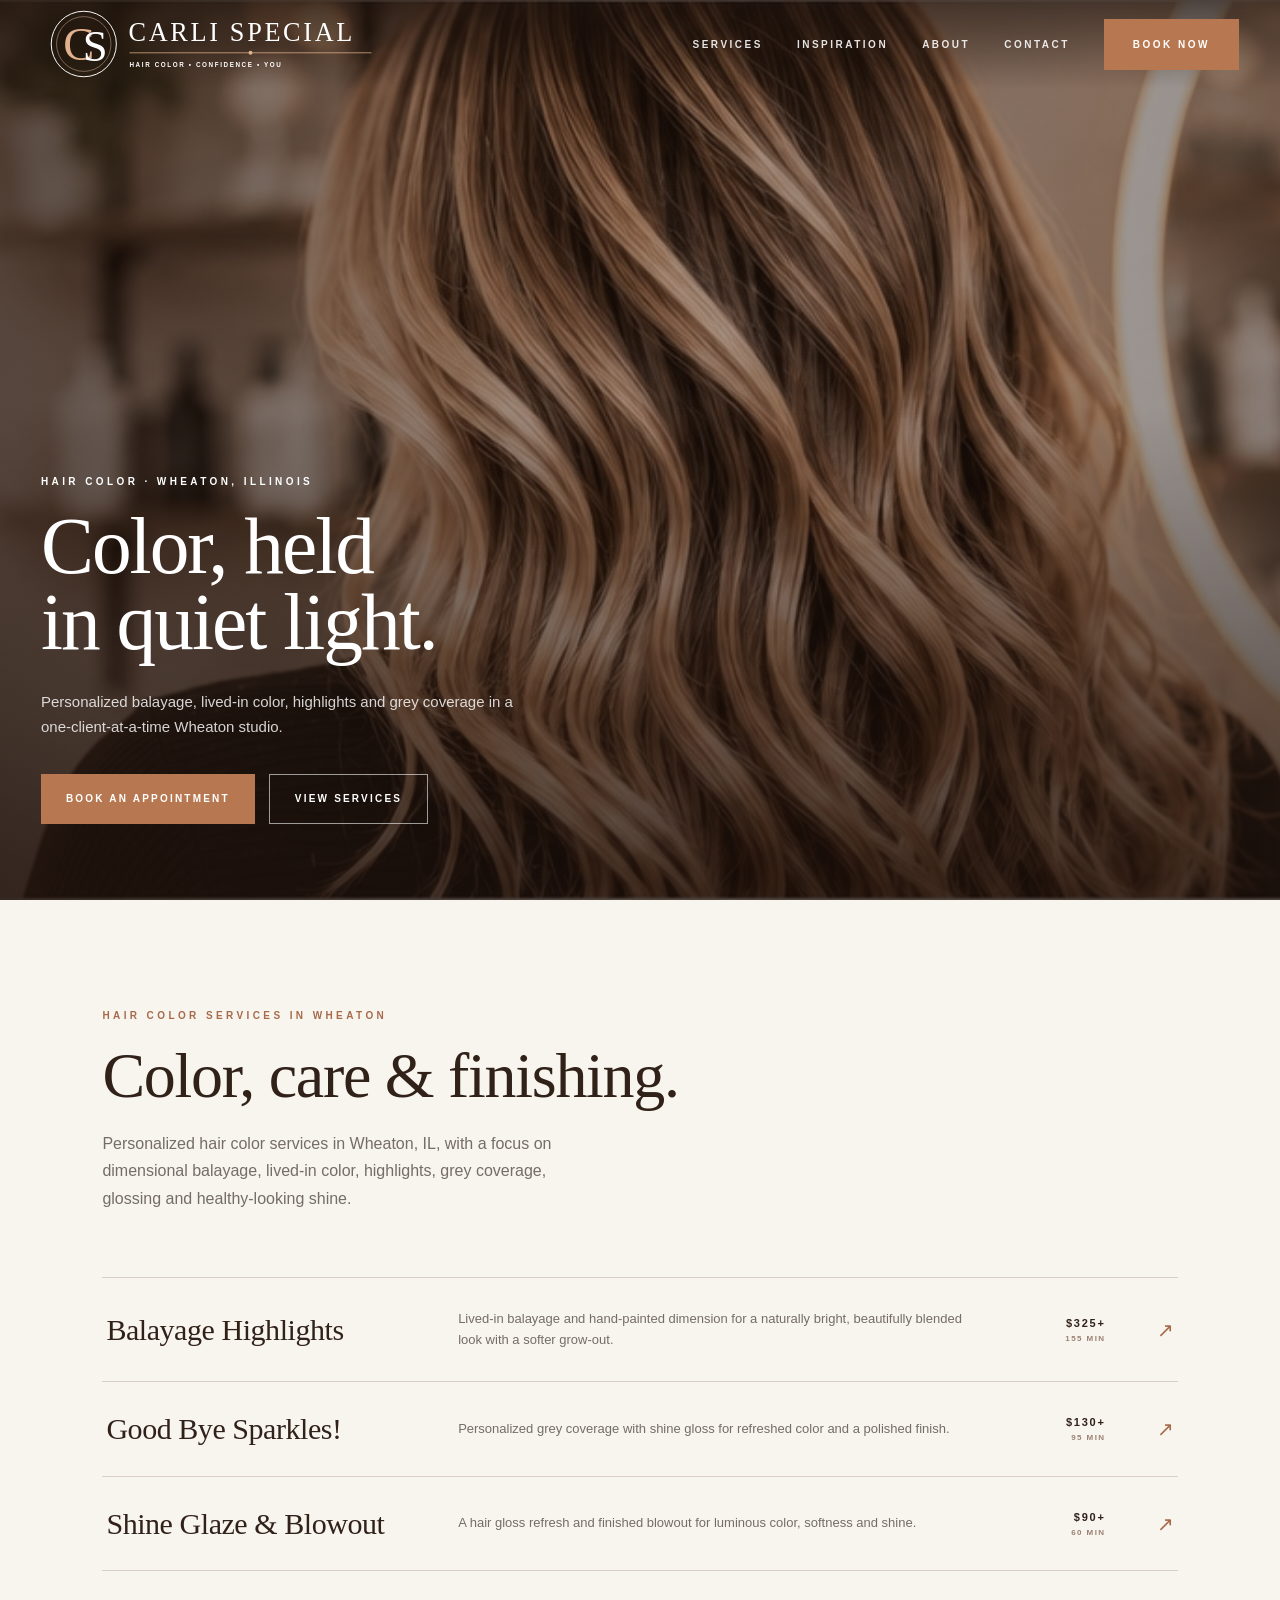
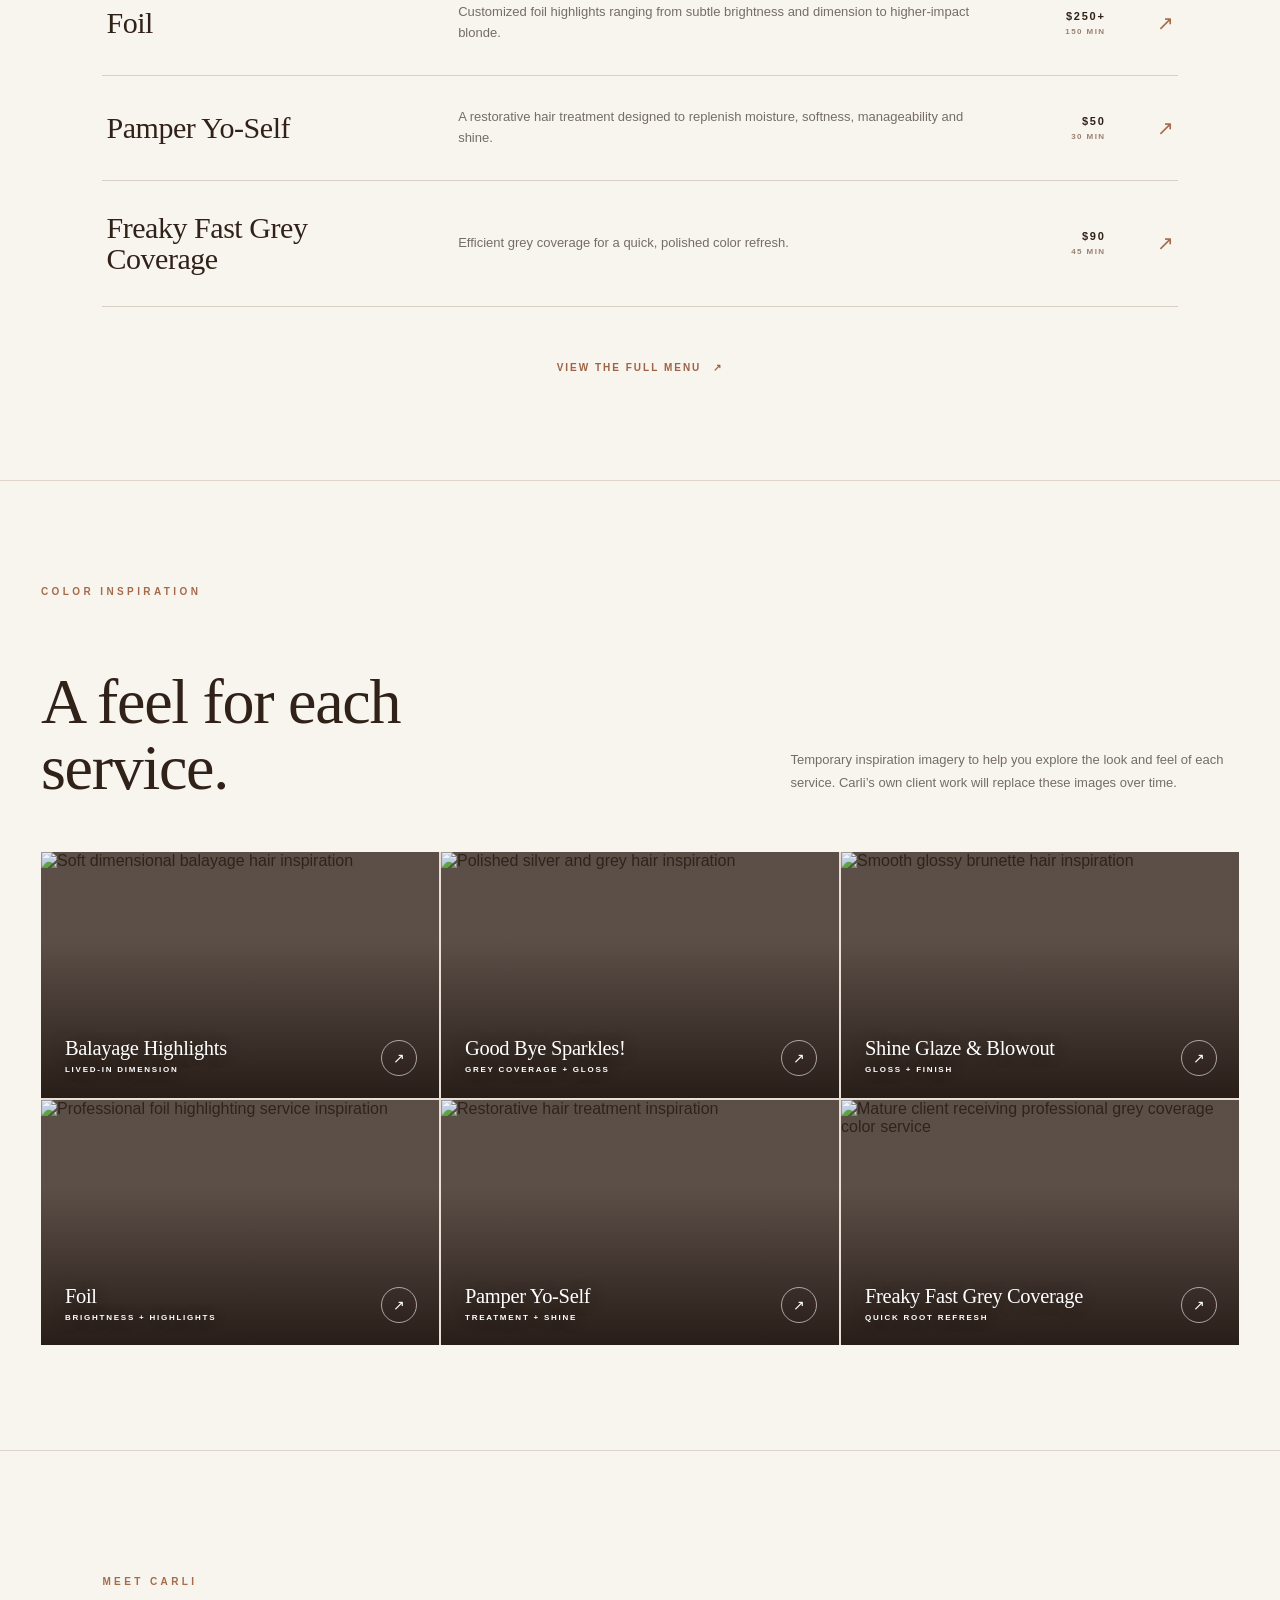
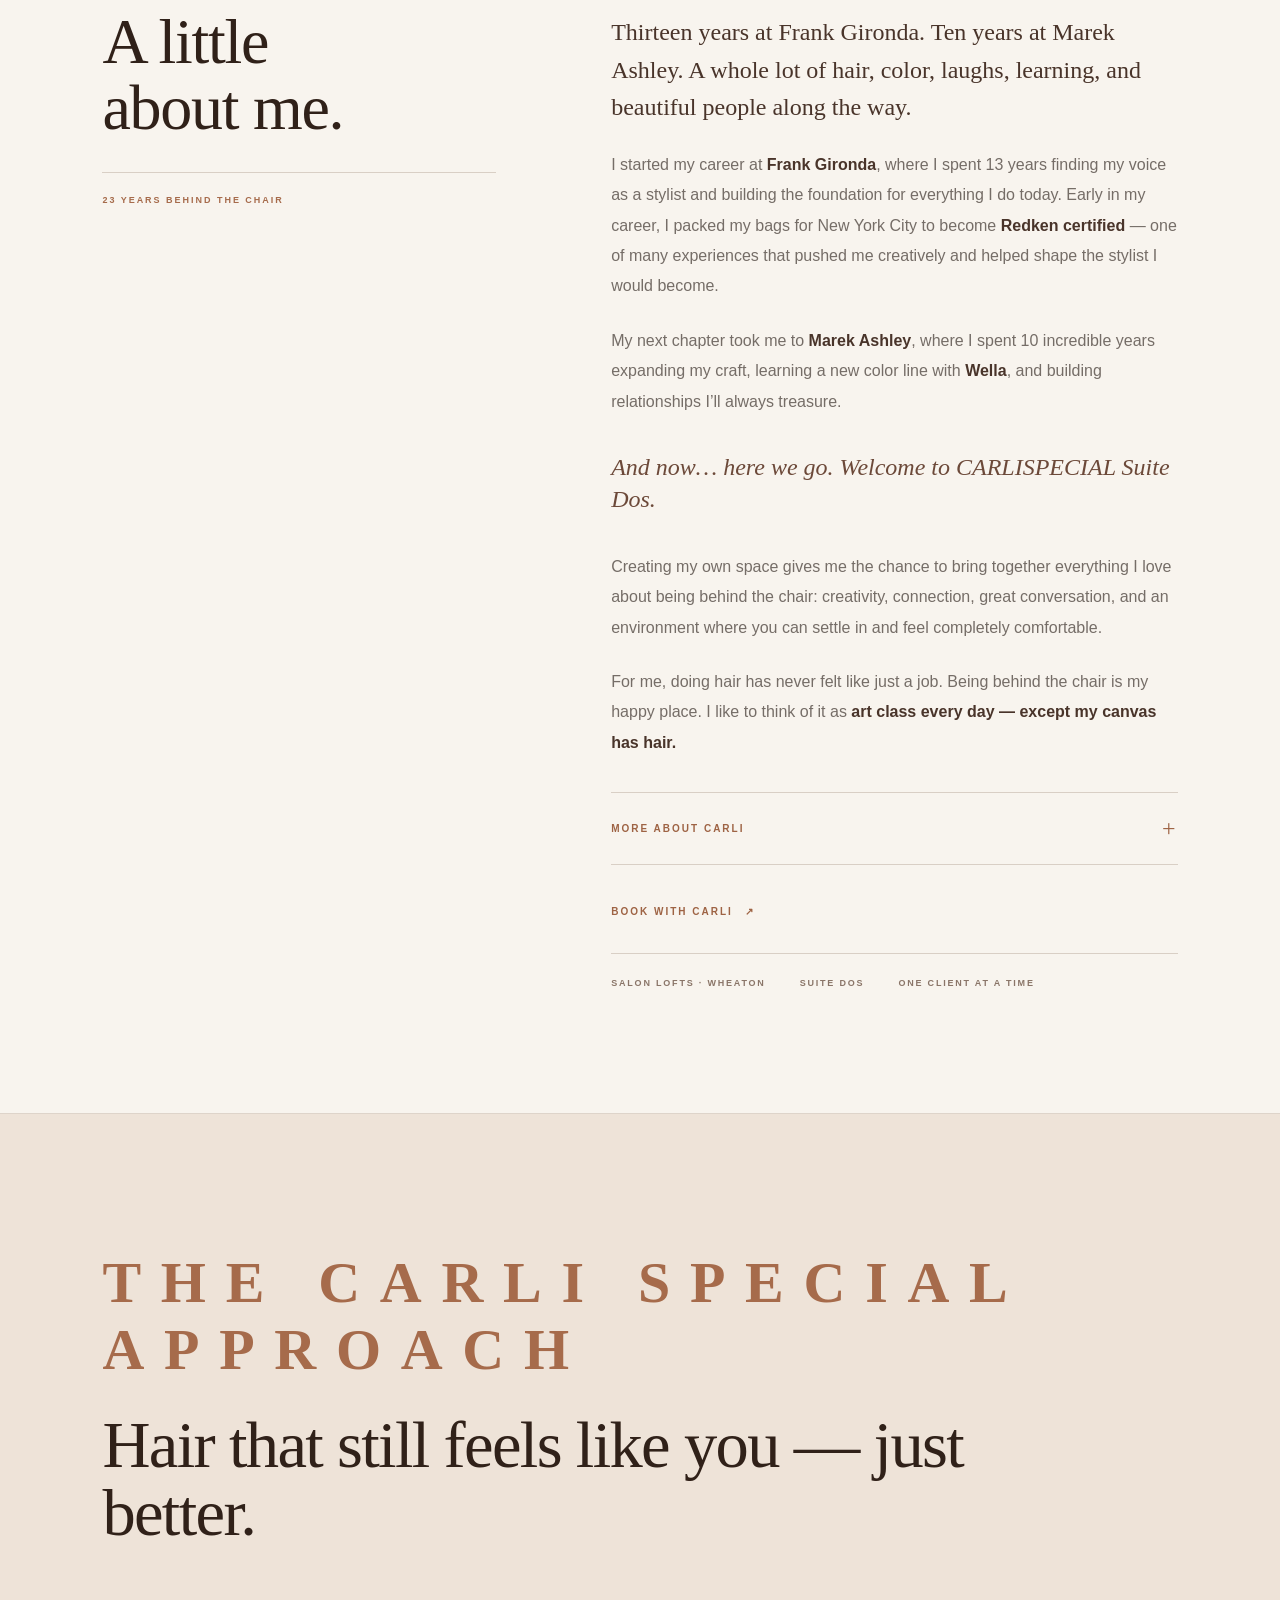
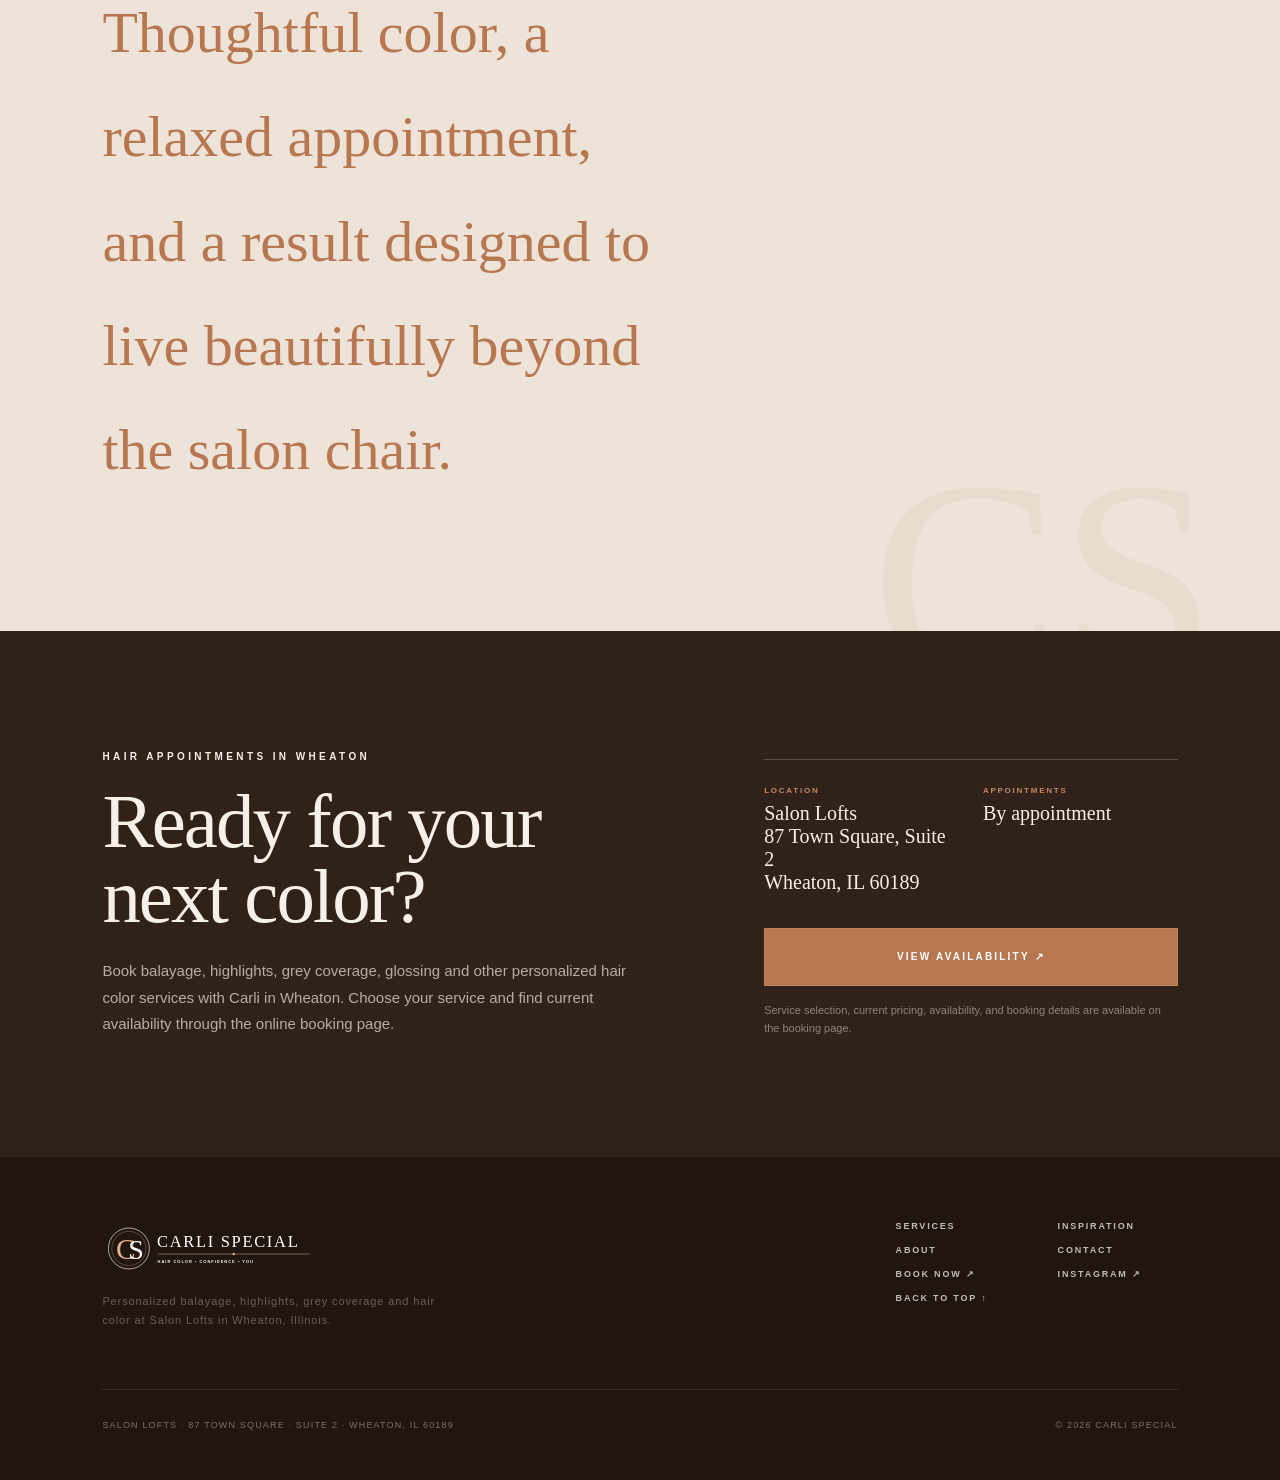
==== index.html @ 3d2afef5 "Use corrected PNG path for grey coverage card" ====
<!doctype html>
<html lang="en">
<head>
  <meta charset="utf-8">
  <meta name="viewport" content="width=device-width, initial-scale=1">
  <title>Hair Color & Balayage in Wheaton, IL | Carli Special</title>
  <meta name="description" content="Carli Special is a Wheaton, IL hair color studio specializing in balayage, lived-in color, highlights, grey coverage and glossing at Salon Lofts, Suite 2.">
  <meta name="theme-color" content="#2b1b14">
  <meta name="geo.region" content="US-IL">
  <meta name="geo.placename" content="Wheaton">
  <link rel="canonical" href="https://carlispecial.com/">
  <link rel="icon" href="./carli-special-mark.svg" type="image/svg+xml">
  <link rel="apple-touch-icon" href="./carli-special-mark.svg">

  <meta property="og:type" content="website">
  <meta property="og:locale" content="en_US">
  <meta property="og:site_name" content="Carli Special">
  <meta property="og:title" content="Hair Color & Balayage in Wheaton, IL | Carli Special">
  <meta property="og:description" content="Personalized balayage, lived-in color, highlights, grey coverage, glossing and styling at Salon Lofts in Wheaton, Illinois.">
  <meta property="og:url" content="https://carlispecial.com/">
  <meta property="og:image" content="https://carlispecial.com/hero-hair.jpg">
  <meta property="og:image:alt" content="Dimensional hair color by Carli Special in Wheaton, Illinois">

  <meta name="twitter:card" content="summary_large_image">
  <meta name="twitter:title" content="Hair Color & Balayage in Wheaton, IL | Carli Special">
  <meta name="twitter:description" content="Personalized balayage, highlights, grey coverage and hair color at Salon Lofts in Wheaton, Illinois.">
  <meta name="twitter:image" content="https://carlispecial.com/hero-hair.jpg">

  <link rel="stylesheet" href="./styles.css">
  <link rel="stylesheet" href="./hero-fix.css">
  <link rel="stylesheet" href="./polish.css">
  <link rel="stylesheet" href="./gallery-fix.css">

  <script type="application/ld+json">
  {
    "@context":"https://schema.org",
    "@type":"HairSalon",
    "@id":"https://carlispecial.com/#hair-salon",
    "name":"Carli Special",
    "url":"https://carlispecial.com/",
    "description":"Wheaton hair color studio specializing in personalized balayage, lived-in color, highlights, grey coverage, glossing and styling.",
    "image":"https://carlispecial.com/hero-hair.jpg",
    "sameAs":["https://www.instagram.com/carlispecial/"],
    "priceRange":"$$",
    "address":{"@type":"PostalAddress","streetAddress":"87 Town Square, Suite 2","addressLocality":"Wheaton","addressRegion":"IL","postalCode":"60189","addressCountry":"US"},
    "containedInPlace":{"@type":"LocalBusiness","name":"Salon Lofts"},
    "areaServed":{"@type":"City","name":"Wheaton"},
    "makesOffer":[
      {"@type":"Offer","itemOffered":{"@type":"Service","name":"Balayage Highlights","serviceType":"Balayage and lived-in hair color"}},
      {"@type":"Offer","itemOffered":{"@type":"Service","name":"Good Bye Sparkles!","serviceType":"Grey coverage and hair color"}},
      {"@type":"Offer","itemOffered":{"@type":"Service","name":"Shine Glaze & Blowout","serviceType":"Hair gloss and blowout"}},
      {"@type":"Offer","itemOffered":{"@type":"Service","name":"Foil","serviceType":"Foil highlights"}},
      {"@type":"Offer","itemOffered":{"@type":"Service","name":"Pamper Yo-Self","serviceType":"Hair treatment"}},
      {"@type":"Offer","itemOffered":{"@type":"Service","name":"Freaky Fast Grey Coverage","serviceType":"Grey coverage"}}
    ]
  }
  </script>
</head>
<body>
<header class="editorial-header" id="top"><a href="#top" class="editorial-brand" aria-label="Carli Special home"><img class="editorial-brand__light" src="./carli-special-white.svg" alt="Carli Special hair color studio"><img class="editorial-brand__dark" src="./carli-special.svg" alt="" aria-hidden="true"></a><nav class="editorial-nav" id="site-nav" aria-label="Main navigation"><a href="#services">SERVICES</a><a href="#work">INSPIRATION</a><a href="#about">ABOUT</a><a href="#contact">CONTACT</a><a class="editorial-nav__cta" href="https://carlihyde.glossgenius.com/services" target="_blank" rel="noopener noreferrer">BOOK NOW</a></nav><button class="editorial-menu-toggle" type="button" aria-label="Open menu" aria-expanded="false" aria-controls="site-nav"><span></span><span></span></button></header>
<main>
<section class="editorial-hero"><img class="editorial-hero__image" src="./hero-hair.jpg" alt="Dimensional lived-in hair color at Carli Special in Wheaton, Illinois"><div class="editorial-hero__veil"></div><div class="editorial-hero__content"><p class="editorial-kicker">HAIR COLOR · WHEATON, ILLINOIS</p><h1>Color, held<br>in quiet light.</h1><p class="editorial-hero__lede">Personalized balayage, lived-in color, highlights and grey coverage in a one-client-at-a-time Wheaton studio.</p><div class="editorial-actions"><a class="editorial-button editorial-button--solid" href="https://carlihyde.glossgenius.com/services" target="_blank" rel="noopener noreferrer">BOOK AN APPOINTMENT</a><a class="editorial-button editorial-button--ghost" href="#services">VIEW SERVICES</a></div></div></section>
<section class="editorial-menu" id="services"><div class="editorial-section-head"><p class="editorial-kicker editorial-kicker--dark">HAIR COLOR SERVICES IN WHEATON</p><h2>Color, care &amp; finishing.</h2><p>Personalized hair color services in Wheaton, IL, with a focus on dimensional balayage, lived-in color, highlights, grey coverage, glossing and healthy-looking shine.</p></div><div class="editorial-service-list">
<a class="editorial-service" href="https://carlihyde.glossgenius.com/services" target="_blank" rel="noopener noreferrer"><span class="editorial-service__name">Balayage Highlights</span><span class="editorial-service__description">Lived-in balayage and hand-painted dimension for a naturally bright, beautifully blended look with a softer grow-out.</span><span class="editorial-service__meta"><strong>$325+</strong><small>155 MIN</small></span><span class="editorial-service__arrow">↗</span></a>
<a class="editorial-service" href="https://carlihyde.glossgenius.com/services" target="_blank" rel="noopener noreferrer"><span class="editorial-service__name">Good Bye Sparkles!</span><span class="editorial-service__description">Personalized grey coverage with shine gloss for refreshed color and a polished finish.</span><span class="editorial-service__meta"><strong>$130+</strong><small>95 MIN</small></span><span class="editorial-service__arrow">↗</span></a>
<a class="editorial-service" href="https://carlihyde.glossgenius.com/services" target="_blank" rel="noopener noreferrer"><span class="editorial-service__name">Shine Glaze &amp; Blowout</span><span class="editorial-service__description">A hair gloss refresh and finished blowout for luminous color, softness and shine.</span><span class="editorial-service__meta"><strong>$90+</strong><small>60 MIN</small></span><span class="editorial-service__arrow">↗</span></a>
<a class="editorial-service" href="https://carlihyde.glossgenius.com/services" target="_blank" rel="noopener noreferrer"><span class="editorial-service__name">Foil</span><span class="editorial-service__description">Customized foil highlights ranging from subtle brightness and dimension to higher-impact blonde.</span><span class="editorial-service__meta"><strong>$250+</strong><small>150 MIN</small></span><span class="editorial-service__arrow">↗</span></a>
<a class="editorial-service" href="https://carlihyde.glossgenius.com/services" target="_blank" rel="noopener noreferrer"><span class="editorial-service__name">Pamper Yo-Self</span><span class="editorial-service__description">A restorative hair treatment designed to replenish moisture, softness, manageability and shine.</span><span class="editorial-service__meta"><strong>$50</strong><small>30 MIN</small></span><span class="editorial-service__arrow">↗</span></a>
<a class="editorial-service" href="https://carlihyde.glossgenius.com/services" target="_blank" rel="noopener noreferrer"><span class="editorial-service__name">Freaky Fast Grey Coverage</span><span class="editorial-service__description">Efficient grey coverage for a quick, polished color refresh.</span><span class="editorial-service__meta"><strong>$90</strong><small>45 MIN</small></span><span class="editorial-service__arrow">↗</span></a>
</div><div class="editorial-center"><a class="editorial-text-link" href="https://carlihyde.glossgenius.com/services" target="_blank" rel="noopener noreferrer">VIEW THE FULL MENU <span>↗</span></a></div></section>

<section class="editorial-work" id="work"><div class="editorial-work__head"><p class="editorial-kicker editorial-kicker--dark">COLOR INSPIRATION</p><h2>A feel for each<br>service.</h2><p class="editorial-work__note">Temporary inspiration imagery to help you explore the look and feel of each service. Carli’s own client work will replace these images over time.</p></div><div class="editorial-gallery editorial-gallery--services">
<a class="editorial-gallery__item" href="https://carlihyde.glossgenius.com/services" target="_blank" rel="noopener noreferrer"><img loading="lazy" src="https://images.pexels.com/photos/38714663/pexels-photo-38714663.jpeg?auto=compress&cs=tinysrgb&w=1200" alt="Soft dimensional balayage hair inspiration"><span class="editorial-gallery__veil"></span><span class="editorial-gallery__caption"><strong>Balayage Highlights</strong><small>LIVED-IN DIMENSION</small></span></a>
<a class="editorial-gallery__item" href="https://carlihyde.glossgenius.com/services" target="_blank" rel="noopener noreferrer"><img loading="lazy" src="https://images.pexels.com/photos/7450281/pexels-photo-7450281.jpeg?auto=compress&cs=tinysrgb&w=1200" alt="Polished silver and grey hair inspiration"><span class="editorial-gallery__veil"></span><span class="editorial-gallery__caption"><strong>Good Bye Sparkles!</strong><small>GREY COVERAGE + GLOSS</small></span></a>
<a class="editorial-gallery__item" href="https://carlihyde.glossgenius.com/services" target="_blank" rel="noopener noreferrer"><img loading="lazy" src="https://images.pexels.com/photos/8484212/pexels-photo-8484212.jpeg?auto=compress&cs=tinysrgb&w=1200" alt="Smooth glossy brunette hair inspiration"><span class="editorial-gallery__veil"></span><span class="editorial-gallery__caption"><strong>Shine Glaze &amp; Blowout</strong><small>GLOSS + FINISH</small></span></a>
<a class="editorial-gallery__item" href="https://carlihyde.glossgenius.com/services" target="_blank" rel="noopener noreferrer"><img loading="lazy" src="https://images.pexels.com/photos/8468126/pexels-photo-8468126.jpeg?auto=compress&cs=tinysrgb&w=1200" alt="Professional foil highlighting service inspiration"><span class="editorial-gallery__veil"></span><span class="editorial-gallery__caption"><strong>Foil</strong><small>BRIGHTNESS + HIGHLIGHTS</small></span></a>
<a class="editorial-gallery__item" href="https://carlihyde.glossgenius.com/services" target="_blank" rel="noopener noreferrer"><img loading="lazy" src="https://images.pexels.com/photos/28994649/pexels-photo-28994649/free-photo-of-close-up-of-woman-applying-hair-treatment.jpeg?auto=compress&cs=tinysrgb&w=1200" alt="Restorative hair treatment inspiration"><span class="editorial-gallery__veil"></span><span class="editorial-gallery__caption"><strong>Pamper Yo-Self</strong><small>TREATMENT + SHINE</small></span></a>
<a class="editorial-gallery__item" href="https://carlihyde.glossgenius.com/services" target="_blank" rel="noopener noreferrer"><img loading="lazy" src="./grey-coverage.png" alt="Mature client receiving professional grey coverage color service"><span class="editorial-gallery__veil"></span><span class="editorial-gallery__caption"><strong>Freaky Fast Grey Coverage</strong><small>QUICK ROOT REFRESH</small></span></a>
</div></section>

<section class="editorial-studio editorial-about" id="about"><div class="editorial-studio__intro"><p class="editorial-kicker editorial-kicker--dark">MEET CARLI</p><h2>A little<br>about me.</h2><p class="editorial-about__years">23 YEARS BEHIND THE CHAIR</p></div><div class="editorial-studio__body"><p class="editorial-about__lead">Thirteen years at Frank Gironda. Ten years at Marek Ashley. A whole lot of hair, color, laughs, learning, and beautiful people along the way.</p><p>I started my career at <strong>Frank Gironda</strong>, where I spent 13 years finding my voice as a stylist and building the foundation for everything I do today. Early in my career, I packed my bags for New York City to become <strong>Redken certified</strong> — one of many experiences that pushed me creatively and helped shape the stylist I would become.</p><p>My next chapter took me to <strong>Marek Ashley</strong>, where I spent 10 incredible years expanding my craft, learning a new color line with <strong>Wella</strong>, and building relationships I’ll always treasure.</p><p class="editorial-studio__signature">And now… here we go. Welcome to CARLISPECIAL Suite Dos.</p><p>Creating my own space gives me the chance to bring together everything I love about being behind the chair: creativity, connection, great conversation, and an environment where you can settle in and feel completely comfortable.</p><p>For me, doing hair has never felt like just a job. Being behind the chair is my happy place. I like to think of it as <strong>art class every day — except my canvas has hair.</strong></p><details class="editorial-about-more"><summary>MORE ABOUT CARLI <span>+</span></summary><div class="editorial-about-more__content"><p>I’m happiest when the creative juices are flowing — whether we’re creating dimensional color, trying something completely new, or having one of those conversations where you suddenly realize the appointment flew by.</p><p>When I’m not at the salon, you’ll usually find me with my family, hanging out with my <strong>two Pit Bulls</strong>, or being completely ignored by my <strong>Persian cat</strong> — because we all know who really runs the house. I also love to travel, especially when there’s a beach involved. Give me sunshine, water, and sand, and I’m happy.</p><p>I wouldn’t be here without the incredible mentors and colleagues who have taught me, challenged me, encouraged me, and cheered me on throughout my career. I’m especially grateful for my <strong>Marek Ashley family</strong> and all the memories and friendships we’ve made along the way.</p><p>And to my clients — <strong>you are such a huge part of this story.</strong> Thank you for trusting me with your hair, sharing pieces of your lives with me, laughing with me, and continuing to come along for the ride.</p><p class="editorial-about__closing">Here’s to a new space, new memories, plenty of creativity, and — of course — <strong>lots of great hair.</strong></p></div></details><a class="editorial-text-link editorial-about__book" href="https://carlihyde.glossgenius.com/services" target="_blank" rel="noopener noreferrer">BOOK WITH CARLI <span>↗</span></a><div class="editorial-studio__detail"><span>SALON LOFTS · WHEATON</span><span>SUITE DOS</span><span>ONE CLIENT AT A TIME</span></div></div></section>
<section class="editorial-quote"><div class="editorial-quote__inner"><p class="editorial-kicker">THE CARLI SPECIAL APPROACH</p><blockquote>Hair that still feels like you — just better.</blockquote><p class="editorial-quote__note">Thoughtful color, a relaxed appointment, and a result designed to live beautifully beyond the salon chair.</p></div></section>
<section class="editorial-book" id="contact"><div class="editorial-book__copy"><p class="editorial-kicker">HAIR APPOINTMENTS IN WHEATON</p><h2>Ready for your<br>next color?</h2><p>Book balayage, highlights, grey coverage, glossing and other personalized hair color services with Carli in Wheaton. Choose your service and find current availability through the online booking page.</p></div><div class="editorial-book__panel"><div class="editorial-book__meta"><div><small>LOCATION</small><span>Salon Lofts<br>87 Town Square, Suite 2<br>Wheaton, IL 60189</span></div><div><small>APPOINTMENTS</small><span>By appointment</span></div></div><a class="editorial-button editorial-button--solid" href="https://carlihyde.glossgenius.com/services" target="_blank" rel="noopener noreferrer">VIEW AVAILABILITY ↗</a><p class="editorial-book__sub">Service selection, current pricing, availability, and booking details are available on the booking page.</p></div></section>
</main>
<footer class="editorial-footer"><div class="editorial-footer__brand"><img src="./carli-special-white.svg" alt="Carli Special"><p>Personalized balayage, highlights, grey coverage and hair color at Salon Lofts in Wheaton, Illinois.</p></div><nav class="editorial-footer__nav" aria-label="Footer navigation"><a href="#services">Services</a><a href="#work">Inspiration</a><a href="#about">About</a><a href="#contact">Contact</a><a href="https://carlihyde.glossgenius.com/services" target="_blank" rel="noopener noreferrer">Book Now ↗</a><a href="https://www.instagram.com/carlispecial/" target="_blank" rel="noopener noreferrer" aria-label="Follow Carli Special on Instagram">Instagram ↗</a><a href="#top">Back to top ↑</a></nav><div class="editorial-footer__bottom"><span>SALON LOFTS · 87 TOWN SQUARE · SUITE 2 · WHEATON, IL 60189</span><span>© 2026 CARLI SPECIAL</span></div></footer>
<script>(()=>{const h=document.querySelector('.editorial-header'),t=document.querySelector('.editorial-menu-toggle'),n=document.querySelector('.editorial-nav');if(!h||!t||!n)return;const setHeader=()=>h.classList.toggle('is-scrolled',window.scrollY>80);setHeader();window.addEventListener('scroll',setHeader,{passive:true});const c=()=>{h.classList.remove('is-open');t.setAttribute('aria-expanded','false');t.setAttribute('aria-label','Open menu');document.body.style.overflow=''};t.addEventListener('click',()=>{const o=!h.classList.contains('is-open');h.classList.toggle('is-open',o);t.setAttribute('aria-expanded',String(o));t.setAttribute('aria-label',o?'Close menu':'Open menu');document.body.style.overflow=o?'hidden':''});n.querySelectorAll('a').forEach(a=>a.addEventListener('click',c))})();</script>
</body></html>
---- styles.css ----
:root{--serif:Georgia,"Times New Roman",serif;--sans:Arial,Helvetica,sans-serif}
*{box-sizing:border-box}
html{scroll-behavior:smooth}
body{margin:0;background:#f8f4ee;color:#302119;font-family:var(--sans);-webkit-font-smoothing:antialiased}
a{color:inherit;text-decoration:none}
img{display:block;max-width:100%}
button{font:inherit}
.editorial-header{position:fixed;inset:0 0 auto;z-index:100;height:88px;padding:0 3.2vw;display:flex;align-items:center;justify-content:space-between;color:#fff;background:linear-gradient(180deg,rgba(31,19,13,.62),rgba(31,19,13,0));}
.editorial-brand img{width:185px;height:auto;display:block}
.editorial-nav{display:flex;align-items:center;gap:34px}
.editorial-nav a{color:#fff;font-size:10px;font-weight:700;letter-spacing:.25em;text-transform:uppercase;opacity:.88}
.editorial-nav a:hover{opacity:1}
.editorial-nav__cta{padding:20px 29px;background:#b77851;opacity:1!important}
.editorial-menu-toggle{display:none;background:none;border:0;width:42px;height:42px;position:relative;z-index:110}
.editorial-menu-toggle span{position:absolute;left:10px;width:22px;height:1px;background:#fff;transition:.2s}
.editorial-menu-toggle span:first-child{top:17px}.editorial-menu-toggle span:last-child{top:25px}

.editorial-hero{position:relative;min-height:100svh;height:900px;overflow:hidden;color:#fff;display:flex;align-items:flex-end}
.editorial-hero__image{object-fit:cover;object-position:center 44%;filter:saturate(.78)}
.editorial-hero__veil{position:absolute;inset:0;background:linear-gradient(90deg,rgba(35,20,13,.72) 0%,rgba(35,20,13,.36) 48%,rgba(35,20,13,.48) 100%),linear-gradient(0deg,rgba(20,11,7,.64),transparent 55%)}
.editorial-hero__content{position:relative;z-index:2;width:min(620px,55vw);margin:0 0 8.5vh 3.2vw}
.editorial-kicker{margin:0 0 22px;font-size:10px;font-weight:700;letter-spacing:.34em;text-transform:uppercase}
.editorial-kicker--dark{color:#a66b4b}
.editorial-hero h1{margin:0;font-family:var(--serif);font-size:clamp(58px,6.2vw,96px);font-weight:400;line-height:.95;letter-spacing:-.025em}
.editorial-hero__lede{max-width:500px;margin:30px 0 0;color:rgba(255,255,255,.82);font-size:15px;line-height:1.65}
.editorial-actions{display:flex;gap:14px;margin-top:34px}
.editorial-button{display:inline-flex;align-items:center;justify-content:center;min-height:50px;padding:0 25px;font-size:10px;font-weight:700;letter-spacing:.22em;text-transform:uppercase}
.editorial-button--solid{background:#b77851;color:#fff}
.editorial-button--ghost{border:1px solid rgba(255,255,255,.58);color:#fff}

.editorial-menu{padding:110px 8vw 105px;background:#f8f4ee;color:#302119}
.editorial-section-head{max-width:760px;margin-bottom:65px}
.editorial-section-head h2,.editorial-studio h2,.editorial-book h2,.editorial-work h2{margin:0;font-family:var(--serif);font-size:clamp(44px,5vw,70px);font-weight:400;line-height:1.02;letter-spacing:-.02em}
.editorial-section-head p:last-child{max-width:500px;margin:22px 0 0;color:#756d67;line-height:1.7}
.editorial-service-list{
  border-top:1px solid #d9cfc5;
}
.editorial-service{
  position:relative;
  display:grid;
  grid-template-columns:minmax(250px, .95fr) minmax(300px, 1.55fr) 95px 34px;
  gap:34px;
  align-items:center;
  padding:31px 4px;
  border-bottom:1px solid #d9cfc5;
  transition:background .25s ease, padding .25s ease;
}
.editorial-service::before{
  content:"";
  position:absolute;
  left:0;
  bottom:-1px;
  width:0;
  height:1px;
  background:#a66b4b;
  transition:width .35s ease;
}
.editorial-service:hover{
  padding-left:18px;
  padding-right:18px;
  background:rgba(255,255,255,.48);
}
.editorial-service:hover::before{
  width:100%;
}
.editorial-service__name{
  font-family:var(--serif);
  font-size:30px;
  line-height:1.05;
  letter-spacing:-.015em;
}
.editorial-service__description{
  color:#756d67;
  font-size:13px;
  line-height:1.6;
}
.editorial-service__meta{
  display:flex;
  flex-direction:column;
  align-items:flex-end;
  gap:5px;
  white-space:nowrap;
  text-align:right;
}
.editorial-service__meta strong{
  color:#302119;
  font-size:11px;
  letter-spacing:.16em;
}
.editorial-service__meta small{
  color:#9a8172;
  font-size:8px;
  font-weight:700;
  letter-spacing:.18em;
}
.editorial-service__arrow{
  color:#a66b4b;
  font-size:20px;
  text-align:right;
  transition:transform .25s ease;
}
.editorial-service:hover .editorial-service__arrow{
  transform:translate(3px,-3px);
}
.editorial-center{text-align:center;margin-top:50px}
.editorial-text-link{display:inline-flex;gap:12px;align-items:center;color:#9e6344;font-size:10px;font-weight:700;letter-spacing:.2em}

.editorial-work{padding:105px 0 0;background:#f8f4ee;color:#302119;border-top:1px solid #ded4ca}
.editorial-work__head{padding:0 3.2vw 52px}
.editorial-gallery{display:grid;grid-template-columns:repeat(4,1fr);height:410px}
.editorial-gallery__item{position:relative;overflow:hidden;border-right:1px solid rgba(255,255,255,.5)}
.editorial-gallery__item img{transition:transform .7s ease,filter .7s ease}
.editorial-gallery__item:hover img{transform:scale(1.035);filter:saturate(1.05)}
.editorial-gallery__veil{position:absolute;inset:55% 0 0;background:linear-gradient(0deg,rgba(37,24,18,.72),transparent)}
.editorial-gallery__caption{position:absolute;left:16px;right:16px;bottom:16px;color:#fff;display:flex;flex-direction:column;gap:6px}
.editorial-gallery__caption strong{font-family:var(--serif);font-size:17px;font-weight:400}
.editorial-gallery__caption small{font-size:8px;font-weight:700;letter-spacing:.22em}

.editorial-studio{display:grid;grid-template-columns:minmax(0,1.05fr) minmax(0,1fr);gap:6vw;padding:105px 3.2vw;background:#f8f4ee;color:#302119;align-items:center}
.editorial-studio__image{position:relative;min-height:520px;overflow:hidden}
.editorial-studio__copy{max-width:560px;padding-right:5vw}
.editorial-studio__copy h2{margin-bottom:30px}
.editorial-studio__copy p:not(.editorial-kicker):not(.editorial-studio__signature){color:#756d67;line-height:1.8;font-size:15px;margin:0 0 22px}
.editorial-studio__signature{font-family:var(--serif);font-style:italic;font-size:20px;margin:34px 0;color:#6c4939}

.editorial-quote{padding:120px 12vw;text-align:center;background:#eee3d8;color:#302119}
.editorial-quote p{margin:0;font-family:var(--serif);font-size:58px;color:#b77851}
.editorial-quote blockquote{max-width:820px;margin:0 auto 25px;font-family:var(--serif);font-size:clamp(36px,4.5vw,62px);font-weight:400;line-height:1.05}
.editorial-quote span{font-size:9px;font-weight:700;letter-spacing:.25em;color:#806b5d}
.editorial-book{display:flex;align-items:center;justify-content:space-between;gap:30px;padding:110px 8vw;background:#302119;color:#f7f0e8}
.editorial-book h2{font-size:clamp(46px,5vw,72px)}
.editorial-footer{display:grid;grid-template-columns:1fr auto 1fr;align-items:end;gap:40px;padding:55px 3.2vw;background:#21150f;color:#f7f0e8}
.editorial-footer img{width:210px;height:auto}.editorial-footer p{margin:12px 0 0;font-size:11px;letter-spacing:.16em;text-transform:uppercase;opacity:.65}.editorial-footer__links{display:flex;gap:25px;font-size:10px;font-weight:700;letter-spacing:.18em;text-transform:uppercase}.editorial-footer small{justify-self:end;font-size:10px;opacity:.55}

@media(max-width:760px){
 .editorial-header{height:72px;padding:0 20px;background:linear-gradient(180deg,rgba(27,17,12,.78),rgba(27,17,12,0))}
 .editorial-brand img{width:150px}.editorial-nav{display:none}.editorial-menu-toggle{display:block}
 .editorial-header.is-open{background:#241711}
 .editorial-header.is-open .editorial-nav{position:fixed;inset:72px 0 0;display:flex;flex-direction:column;align-items:stretch;gap:0;padding:22px 24px 30px;background:#241711;color:#f9f2ea;overflow-y:auto;border-top:1px solid rgba(255,255,255,.08);box-shadow:0 18px 40px rgba(0,0,0,.28)}
 .editorial-header.is-open .editorial-nav a{display:flex;align-items:center;min-height:58px;padding:16px 0;color:#f9f2ea!important;font-size:13px;font-weight:700;letter-spacing:.24em;text-transform:uppercase;opacity:1;border-bottom:1px solid rgba(249,242,234,.14)}
 .editorial-header.is-open .editorial-nav a:not(.editorial-nav__cta)::after{content:'↗';margin-left:auto;color:#c58a65;font-size:14px;letter-spacing:0}
 .editorial-header.is-open .editorial-nav__cta{justify-content:center;margin-top:26px;padding:0 22px;min-height:56px;background:#c17c55;color:#fff!important;border:1px solid #d49a78;box-shadow:0 10px 28px rgba(0,0,0,.24);letter-spacing:.22em;border-radius:1px}
 .editorial-header.is-open .editorial-nav__cta::after{display:none}
 .editorial-header.is-open .editorial-nav__cta:hover{background:#cf8960}
 .editorial-header.is-open .editorial-menu-toggle span:first-child{top:21px;transform:rotate(45deg)}.editorial-header.is-open .editorial-menu-toggle span:last-child{top:21px;transform:rotate(-45deg)}
 .editorial-hero{height:88svh;min-height:680px}.editorial-hero__image{object-position:center 42%}.editorial-hero__veil{background:linear-gradient(90deg,rgba(36,20,13,.72),rgba(36,20,13,.36)),linear-gradient(0deg,rgba(20,11,7,.76),transparent 60%)}.editorial-hero__content{width:auto;margin:0 22px 42px}.editorial-hero h1{font-size:clamp(50px,14vw,72px)}.editorial-hero__lede{font-size:14px;margin-top:22px}.editorial-actions{gap:10px;margin-top:26px;flex-wrap:wrap}.editorial-button{min-height:48px;padding:0 17px;font-size:9px}
 .editorial-menu{padding:75px 22px;background:#2b1b14;color:#f7f0e8}.editorial-section-head{margin-bottom:42px}.editorial-section-head p:last-child{color:rgba(247,240,232,.7)}.editorial-menu .editorial-kicker--dark,.editorial-work .editorial-kicker--dark{color:#c58a65}.editorial-section-head h2{font-size:45px}.editorial-service{grid-template-columns:minmax(0,1fr) auto 24px;gap:12px;padding:25px 0}.editorial-service:hover{padding-left:0;padding-right:0;background:transparent}.editorial-service__name{font-size:22px}.editorial-service__description{grid-column:1/3;font-size:12px;color:rgba(247,240,232,.68);margin-top:-3px}.editorial-service__meta{grid-column:2;grid-row:1;align-items:flex-end;gap:4px}.editorial-service__meta strong{color:#f7f0e8;font-size:9px;letter-spacing:.14em}.editorial-service__meta small{color:rgba(247,240,232,.5);font-size:7px;letter-spacing:.14em}.editorial-service__arrow{grid-column:3;grid-row:1;font-size:17px}.editorial-service::before{background:#c58a65}.editorial-text-link{color:#d09a77}
 .editorial-work{padding:75px 0 0;background:#f8f4ee}.editorial-work__head{padding:0 22px 38px}.editorial-work h2{font-size:43px}.editorial-gallery{grid-template-columns:repeat(2,1fr);height:460px}.editorial-gallery__caption{left:12px;right:12px;bottom:12px}.editorial-gallery__caption strong{font-size:14px}.editorial-gallery__caption small{font-size:7px}
 .editorial-studio{grid-template-columns:1fr;gap:42px;padding:75px 22px;background:#f8f4ee}.editorial-studio__image{min-height:420px;order:1}.editorial-studio__copy{order:2;padding:0}.editorial-studio__copy h2{font-size:45px}.editorial-studio__copy p:not(.editorial-kicker):not(.editorial-studio__signature){font-size:14px}.editorial-studio__signature{font-size:18px}
 .editorial-quote{padding:85px 22px;background:#eee3d8}.editorial-quote blockquote{font-size:38px}.editorial-book{padding:75px 22px;display:block;background:#2b1b14}.editorial-book h2{font-size:45px;margin-bottom:30px}
 .editorial-footer{grid-template-columns:1fr;padding:45px 22px;gap:28px}.editorial-footer__links{flex-wrap:wrap}.editorial-footer small{justify-self:start}
}
---- hero-fix.css ----
/* Restores the original full-bleed editorial hero composition. */
.editorial-hero{
  position:relative;
  min-height:100svh;
  height:900px;
  overflow:hidden;
  color:#fff;
  display:flex;
  align-items:flex-end;
}
.editorial-hero__image{
  position:absolute;
  inset:0;
  width:100%;
  height:100%;
  max-width:none;
  object-fit:cover;
  object-position:center 44%;
  filter:saturate(.78);
}
.editorial-hero__veil{
  position:absolute;
  inset:0;
}
.editorial-hero__content{
  position:relative;
  z-index:2;
}
.editorial-gallery__item img,
.editorial-studio__image img{
  width:100%;
  height:100%;
  object-fit:cover;
}
@media(max-width:760px){
  .editorial-hero__image{object-position:center 42%;}
}
---- polish.css ----
/* Header transition + studio polish */
.editorial-header{transition:background .35s ease,color .35s ease,box-shadow .35s ease,height .35s ease}
.editorial-brand{position:relative;display:block}.editorial-brand img{transition:opacity .25s ease,transform .35s ease}.editorial-brand__dark{position:absolute;inset:0 auto auto 0;opacity:0}
.editorial-header.is-scrolled{height:76px;background:rgba(248,244,238,.96);color:#302119;box-shadow:0 1px 0 rgba(75,50,38,.10),0 10px 28px rgba(48,33,25,.06);backdrop-filter:blur(12px)}
.editorial-header.is-scrolled .editorial-brand__light{opacity:0}.editorial-header.is-scrolled .editorial-brand__dark{opacity:1}.editorial-header.is-scrolled .editorial-nav a{color:#302119;opacity:.82}.editorial-header.is-scrolled .editorial-nav a:hover{opacity:1}.editorial-header.is-scrolled .editorial-nav__cta{color:#fff;background:#b77851;opacity:1}.editorial-header.is-scrolled .editorial-menu-toggle span{background:#302119}

/* Service inspiration gallery */
.editorial-work__note{max-width:570px;margin:22px 0 0;color:#756d67;font-size:13px;line-height:1.7}
.editorial-gallery--services{grid-template-columns:repeat(3,1fr);height:auto}
.editorial-gallery--services .editorial-gallery__item{height:420px;border-bottom:1px solid rgba(255,255,255,.5)}
.editorial-gallery--services .editorial-gallery__item img{width:100%;height:100%;object-fit:cover;object-position:center}
.editorial-gallery--services .editorial-gallery__caption{left:22px;right:22px;bottom:20px}
.editorial-gallery--services .editorial-gallery__caption strong{font-size:21px}
/* Use the approved mature grey-coverage transformation image for the final service card. */
.editorial-gallery--services .editorial-gallery__item:last-child img{content:url("[data-uri]");object-position:center}

/* About Carli */
.editorial-studio{grid-template-columns:minmax(0,.82fr) minmax(0,1.18fr);gap:9vw;padding:125px 8vw;border-top:1px solid #ded4ca}
.editorial-studio__intro{align-self:start;max-width:540px}.editorial-studio__intro h2{max-width:500px}.editorial-studio__body{max-width:650px;padding-top:38px}.editorial-studio__body p{color:#756d67;line-height:1.9;font-size:16px;margin:0 0 24px}.editorial-studio__body strong{color:#49342a;font-weight:600}.editorial-studio__body .editorial-studio__signature{margin:34px 0 36px;color:#6c4939;font-family:var(--serif);font-size:24px;font-style:italic;line-height:1.35}
.editorial-about__years{margin:32px 0 0;padding-top:22px;border-top:1px solid #d9cfc5;color:#a66b4b;font-size:9px;font-weight:700;letter-spacing:.22em}
.editorial-studio__body .editorial-about__lead{color:#49342a;font-family:var(--serif);font-size:24px;line-height:1.55}
.editorial-about-more{margin:34px 0 36px;border-top:1px solid #d9cfc5;border-bottom:1px solid #d9cfc5}
.editorial-about-more summary{display:flex;align-items:center;justify-content:space-between;padding:22px 0;cursor:pointer;list-style:none;color:#9e6344;font-size:10px;font-weight:700;letter-spacing:.2em}.editorial-about-more summary::-webkit-details-marker{display:none}.editorial-about-more summary span{font-family:var(--serif);font-size:24px;font-weight:400;transition:transform .25s ease}.editorial-about-more[open] summary span{transform:rotate(45deg)}
.editorial-about-more__content{padding:8px 0 8px}.editorial-about__book{margin-top:4px}.editorial-studio__detail{display:flex;gap:34px;margin-top:34px;padding-top:24px;border-top:1px solid #d9cfc5;color:#8a7568;font-size:9px;font-weight:700;letter-spacing:.2em;text-transform:uppercase}

/* Bottom-half polish */
.editorial-quote{position:relative;overflow:hidden;padding:135px 8vw 128px;background:#eee3d8;color:#302119;text-align:left;border-top:1px solid #ded4ca}.editorial-quote::after{content:"CS";position:absolute;right:5vw;bottom:-7vw;font-family:var(--serif);font-size:clamp(150px,22vw,360px);line-height:1;color:rgba(183,120,81,.07);pointer-events:none}.editorial-quote__inner{max-width:960px;position:relative;z-index:1}.editorial-quote .editorial-kicker{color:#a66b4b;margin-bottom:28px}.editorial-quote blockquote{max-width:900px;margin:0 0 34px;font-family:var(--serif);font-size:clamp(42px,5.2vw,76px);font-weight:400;line-height:1.02;letter-spacing:-.025em}.editorial-quote__note{max-width:560px;margin:0;color:#74685f;font-size:15px;line-height:1.8}
.editorial-book{display:grid;grid-template-columns:minmax(0,1.15fr) minmax(300px,.85fr);gap:8vw;align-items:end;padding:120px 8vw;background:#302119;color:#f7f0e8}.editorial-book__copy h2{margin:0 0 24px;font-family:var(--serif);font-size:clamp(50px,6vw,84px);font-weight:400;line-height:.98;letter-spacing:-.025em}.editorial-book__copy p:last-child{max-width:560px;margin:0;color:rgba(247,240,232,.68);font-size:15px;line-height:1.75}.editorial-book__panel{border-top:1px solid rgba(247,240,232,.22);padding-top:26px}.editorial-book__meta{display:grid;grid-template-columns:1fr 1fr;gap:24px;margin-bottom:34px}.editorial-book__meta div{display:flex;flex-direction:column;gap:7px}.editorial-book__meta small{color:#c58a65;font-size:8px;font-weight:700;letter-spacing:.22em;text-transform:uppercase}.editorial-book__meta span{font-family:var(--serif);font-size:20px}.editorial-book__panel .editorial-button{min-height:58px;width:100%;font-size:10px;border:1px solid rgba(255,255,255,.08);transition:transform .2s ease,background .2s ease}.editorial-book__panel .editorial-button:hover{transform:translateY(-2px);background:#c3825d}.editorial-book__sub{margin:16px 0 0;color:rgba(247,240,232,.48);font-size:11px;line-height:1.6}
.editorial-footer{display:grid;grid-template-columns:1.2fr auto;align-items:start;gap:60px;padding:64px 8vw 50px;background:#21150f;color:#f7f0e8}.editorial-footer__brand img{width:220px}.editorial-footer__brand p{margin:16px 0 0;max-width:350px;color:rgba(247,240,232,.52);font-size:11px;line-height:1.7;letter-spacing:.08em;text-transform:none}.editorial-footer__nav{display:grid;grid-template-columns:repeat(2,minmax(120px,1fr));gap:14px 42px;align-self:start}.editorial-footer__nav a{font-size:9px;font-weight:700;letter-spacing:.2em;text-transform:uppercase;color:rgba(247,240,232,.76)}.editorial-footer__nav a:hover{color:#fff}.editorial-footer__bottom{grid-column:1/-1;display:flex;justify-content:space-between;gap:30px;padding-top:30px;border-top:1px solid rgba(247,240,232,.1);color:rgba(247,240,232,.42);font-size:9px;letter-spacing:.13em;text-transform:uppercase}

@media(max-width:760px){
.editorial-header.is-scrolled{height:72px;background:rgba(36,23,17,.97);box-shadow:0 1px 0 rgba(255,255,255,.06)}.editorial-header.is-scrolled .editorial-brand__light{opacity:1}.editorial-header.is-scrolled .editorial-brand__dark{opacity:0}.editorial-header.is-scrolled .editorial-menu-toggle span{background:#fff}.editorial-header.is-open{background:#241711!important}.editorial-header.is-open .editorial-brand__light{opacity:1}.editorial-header.is-open .editorial-brand__dark{opacity:0}
.editorial-work__note{font-size:12px;line-height:1.65}.editorial-gallery--services{grid-template-columns:repeat(2,1fr);height:auto}.editorial-gallery--services .editorial-gallery__item{height:300px}.editorial-gallery--services .editorial-gallery__caption{left:12px;right:12px;bottom:14px}.editorial-gallery--services .editorial-gallery__caption strong{font-size:15px;line-height:1.15}
.editorial-studio{grid-template-columns:1fr;gap:34px;padding:78px 22px}.editorial-studio__body{padding-top:0}.editorial-studio__body p{font-size:14px;line-height:1.8}.editorial-studio__body .editorial-about__lead{font-size:21px;line-height:1.5}.editorial-studio__body .editorial-studio__signature{font-size:20px;margin:28px 0 30px}.editorial-about__years{margin-top:25px}.editorial-about-more{margin:28px 0 30px}.editorial-studio__detail{gap:18px;flex-wrap:wrap}
.editorial-quote{padding:82px 22px 86px}.editorial-quote::after{right:-8vw;bottom:-5vw;font-size:52vw}.editorial-quote blockquote{font-size:42px;margin-bottom:26px}.editorial-quote__note{font-size:14px;line-height:1.75}
.editorial-book{grid-template-columns:1fr;gap:48px;padding:82px 22px;background:#2b1b14}.editorial-book__copy h2{font-size:48px}.editorial-book__copy p:last-child{font-size:14px}.editorial-book__meta{grid-template-columns:1fr;gap:20px}.editorial-book__meta span{font-size:19px}
.editorial-footer{grid-template-columns:1fr;gap:34px;padding:52px 22px 38px}.editorial-footer__brand img{width:190px}.editorial-footer__nav{grid-template-columns:repeat(2,1fr);gap:18px 24px}.editorial-footer__bottom{grid-column:auto;flex-direction:column;gap:10px;padding-top:24px}
}
---- gallery-fix.css ----
/* Carli Special service gallery polish — v0.8.2 */

.editorial-work{
  padding:105px 3.2vw;
  background:#f8f4ee;
  color:#302119;
  border-top:1px solid #ded4ca;
}
.editorial-work__head{
  display:grid;
  grid-template-columns:minmax(0,1.2fr) minmax(280px,.8fr);
  align-items:end;
  gap:6vw;
  padding:0 0 52px;
}
.editorial-work__head .editorial-kicker{
  grid-column:1/-1;
  margin-bottom:-4px;
}
.editorial-work__note{
  max-width:470px;
  margin:0 0 5px;
  color:#756d67;
  font-size:13px;
  line-height:1.75;
}
.editorial-gallery--services{
  display:grid;
  grid-template-columns:repeat(3,minmax(0,1fr));
  gap:2px;
  height:auto;
  background:#e9dfd5;
}
.editorial-gallery--services .editorial-gallery__item{
  position:relative;
  isolation:isolate;
  height:auto;
  aspect-ratio:1.62/1;
  overflow:hidden;
  border:0;
  background:#5e514a;
}
.editorial-gallery--services .editorial-gallery__item img{
  position:absolute;
  z-index:-2;
  inset:0;
  width:100%;
  height:100%;
  object-fit:cover;
  object-position:center;
  filter:saturate(.88) contrast(.98);
  transition:transform .75s cubic-bezier(.2,.7,.2,1),filter .75s ease;
}
.editorial-gallery--services .editorial-gallery__item:last-child img{
  content:normal;
  object-position:center 44%;
}
.editorial-gallery--services .editorial-gallery__item:hover img,
.editorial-gallery--services .editorial-gallery__item:focus-visible img{
  transform:scale(1.045);
  filter:saturate(1) contrast(1);
}
.editorial-gallery--services .editorial-gallery__veil{
  position:absolute;
  z-index:-1;
  inset:0;
  background:linear-gradient(180deg,rgba(30,19,14,.04) 36%,rgba(30,19,14,.84) 100%);
  transition:background .35s ease;
}
.editorial-gallery--services .editorial-gallery__item:hover .editorial-gallery__veil,
.editorial-gallery--services .editorial-gallery__item:focus-visible .editorial-gallery__veil{
  background:linear-gradient(180deg,rgba(30,19,14,.08) 30%,rgba(30,19,14,.9) 100%);
}
.editorial-gallery--services .editorial-gallery__caption{
  position:absolute;
  left:24px;
  right:22px;
  bottom:22px;
  display:grid;
  grid-template-columns:minmax(0,1fr) 36px;
  align-items:end;
  gap:6px 18px;
  color:#fff;
  text-shadow:0 1px 16px rgba(0,0,0,.35);
}
.editorial-gallery--services .editorial-gallery__caption strong{
  grid-column:1;
  font-family:var(--serif);
  font-size:clamp(20px,1.6vw,29px);
  font-weight:400;
  line-height:1.02;
  letter-spacing:-.015em;
}
.editorial-gallery--services .editorial-gallery__caption small{
  grid-column:1;
  font-size:8px;
  font-weight:700;
  letter-spacing:.22em;
  line-height:1.35;
}
.editorial-gallery--services .editorial-gallery__caption::after{
  content:"↗";
  grid-column:2;
  grid-row:1/3;
  display:grid;
  place-items:center;
  width:34px;
  height:34px;
  align-self:end;
  border:1px solid rgba(255,255,255,.58);
  border-radius:50%;
  font-size:14px;
  transition:transform .25s ease,background .25s ease,border-color .25s ease;
}
.editorial-gallery--services .editorial-gallery__item:hover .editorial-gallery__caption::after,
.editorial-gallery--services .editorial-gallery__item:focus-visible .editorial-gallery__caption::after{
  transform:translate(2px,-2px);
  background:#b77851;
  border-color:#b77851;
}
.editorial-gallery--services .editorial-gallery__item:focus-visible{
  z-index:3;
  outline:3px solid #b77851;
  outline-offset:3px;
}

@media (max-width:760px){
  .editorial-work{
    padding:76px 18px 22px;
    background:#241711;
    color:#f7f0e8;
    border-top-color:rgba(255,255,255,.08);
  }
  .editorial-work__head{
    display:block;
    padding:0 4px 36px;
  }
  .editorial-work .editorial-kicker--dark{
    color:#cf916a;
  }
  .editorial-work h2{
    font-size:43px;
  }
  .editorial-work__note{
    margin:20px 0 0;
    color:rgba(247,240,232,.68);
    font-size:13px;
    line-height:1.7;
  }
  .editorial-gallery--services{
    grid-template-columns:1fr;
    gap:10px;
    background:transparent;
  }
  .editorial-gallery--services .editorial-gallery__item{
    aspect-ratio:1.28/1;
    border:1px solid rgba(255,255,255,.08);
  }
  .editorial-gallery--services .editorial-gallery__veil{
    background:linear-gradient(180deg,rgba(23,14,10,.03) 32%,rgba(23,14,10,.9) 100%);
  }
  .editorial-gallery--services .editorial-gallery__caption{
    left:18px;
    right:16px;
    bottom:17px;
    grid-template-columns:minmax(0,1fr) 40px;
    gap:7px 14px;
  }
  .editorial-gallery--services .editorial-gallery__caption strong{
    font-size:25px;
  }
  .editorial-gallery--services .editorial-gallery__caption small{
    font-size:8px;
    letter-spacing:.18em;
  }
  .editorial-gallery--services .editorial-gallery__caption::after{
    width:38px;
    height:38px;
    background:rgba(31,19,13,.3);
    backdrop-filter:blur(5px);
  }
}


/* Mobile approach section correction */
@media (max-width:760px){
  .editorial-quote{
    min-height:0;
    padding:72px 20px 78px;
    text-align:left;
  }
  .editorial-quote__inner{
    max-width:34rem;
  }
  .editorial-quote .editorial-kicker{
    margin:0 0 22px;
    color:#a66b4b;
    font-family:var(--sans);
    font-size:9px;
    font-weight:700;
    line-height:1.4;
    letter-spacing:.28em;
  }
  .editorial-quote blockquote{
    max-width:15ch;
    margin:0 0 28px;
    font-size:clamp(34px,10.2vw,42px);
    line-height:1.02;
    letter-spacing:-.025em;
  }
  .editorial-quote p.editorial-quote__note{
    max-width:31ch;
    margin:0;
    color:#74685f;
    font-family:var(--serif);
    font-size:clamp(18px,5.2vw,22px);
    font-weight:400;
    line-height:1.5;
    letter-spacing:0;
  }
  .editorial-quote::after{
    right:-8vw;
    bottom:-4vw;
    font-size:46vw;
    opacity:.72;
  }
}

@media (max-width:390px){
  .editorial-quote{
    padding-inline:18px;
  }
  .editorial-quote blockquote{
    font-size:35px;
  }
}


/* Header logo refinement */
.editorial-brand img{
  width:350px;
  max-width:none;
  overflow:visible;
}
@media (max-width:1100px){
  .editorial-brand img{
    width:300px;
  }
}
@media (max-width:760px){
  .editorial-brand img{
    width:260px;
  }
}
@media (max-width:390px){
  .editorial-brand img{
    width:220px;
  }
}
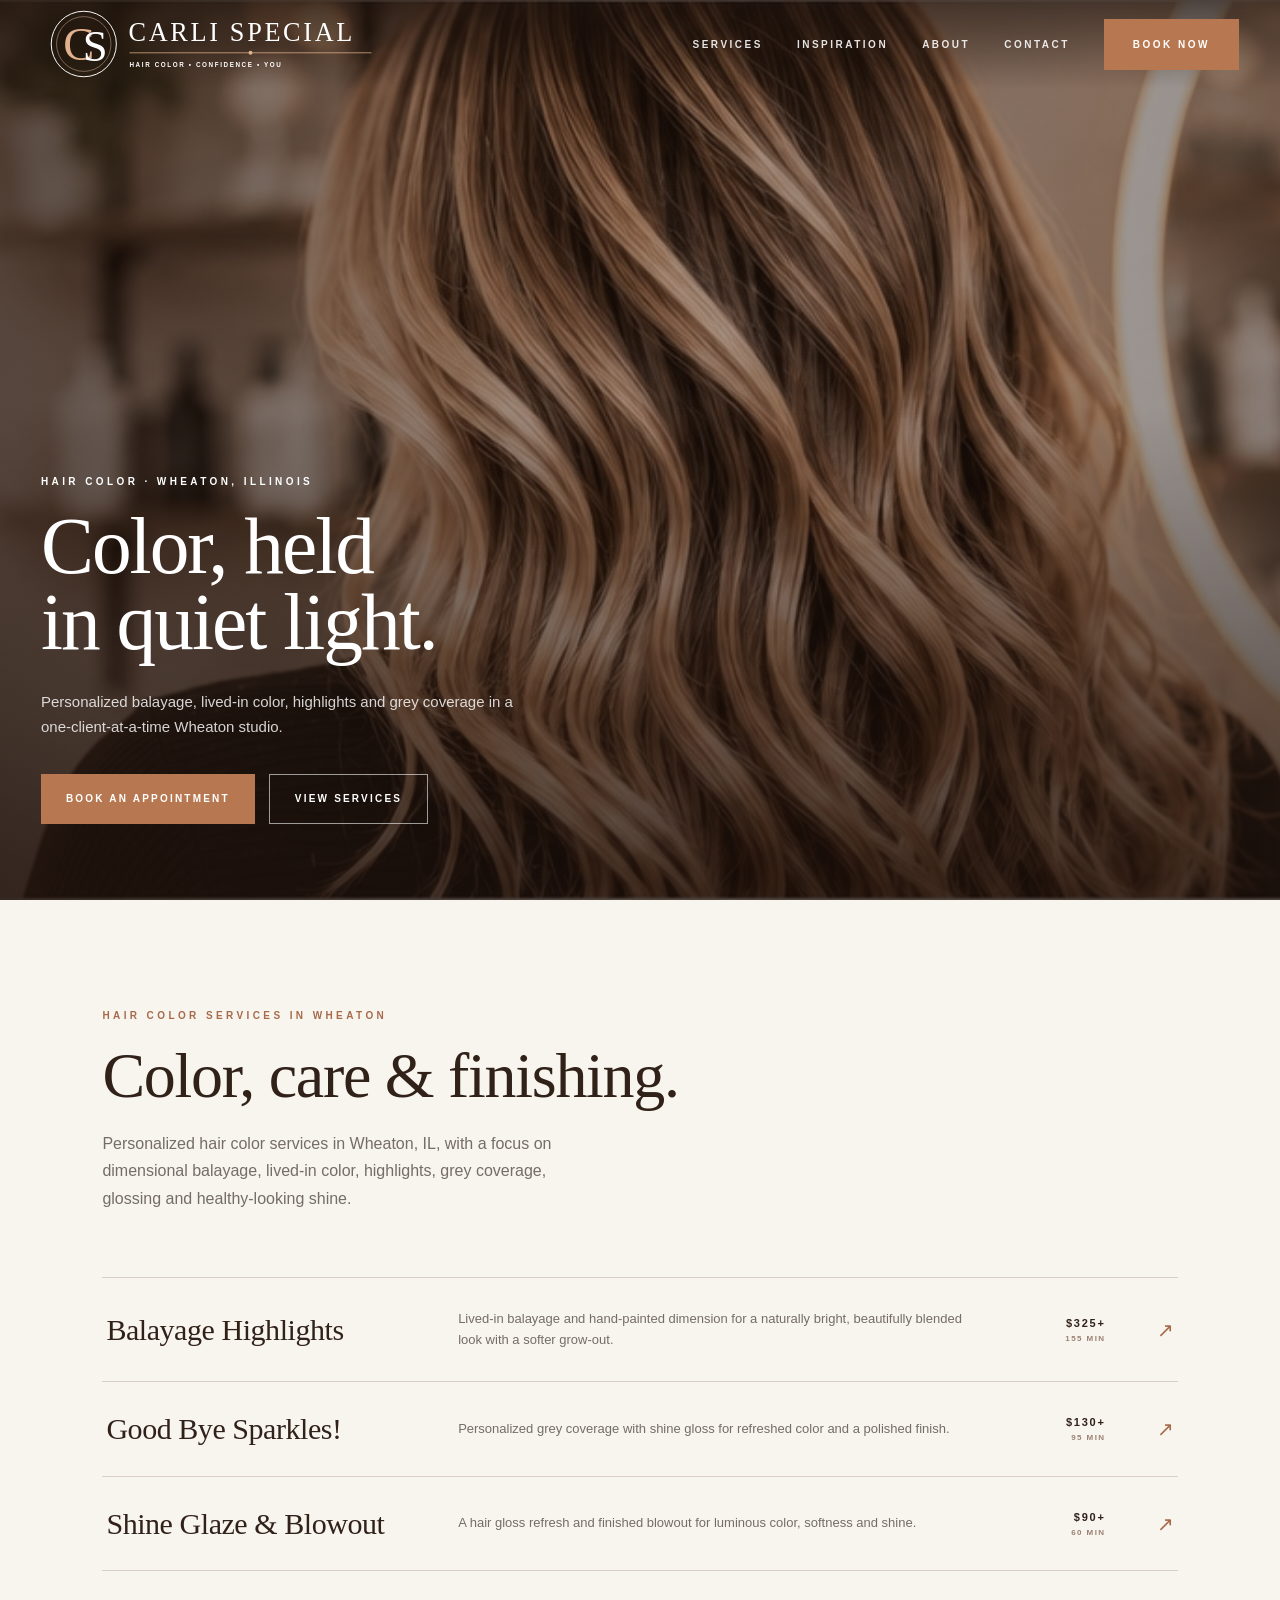
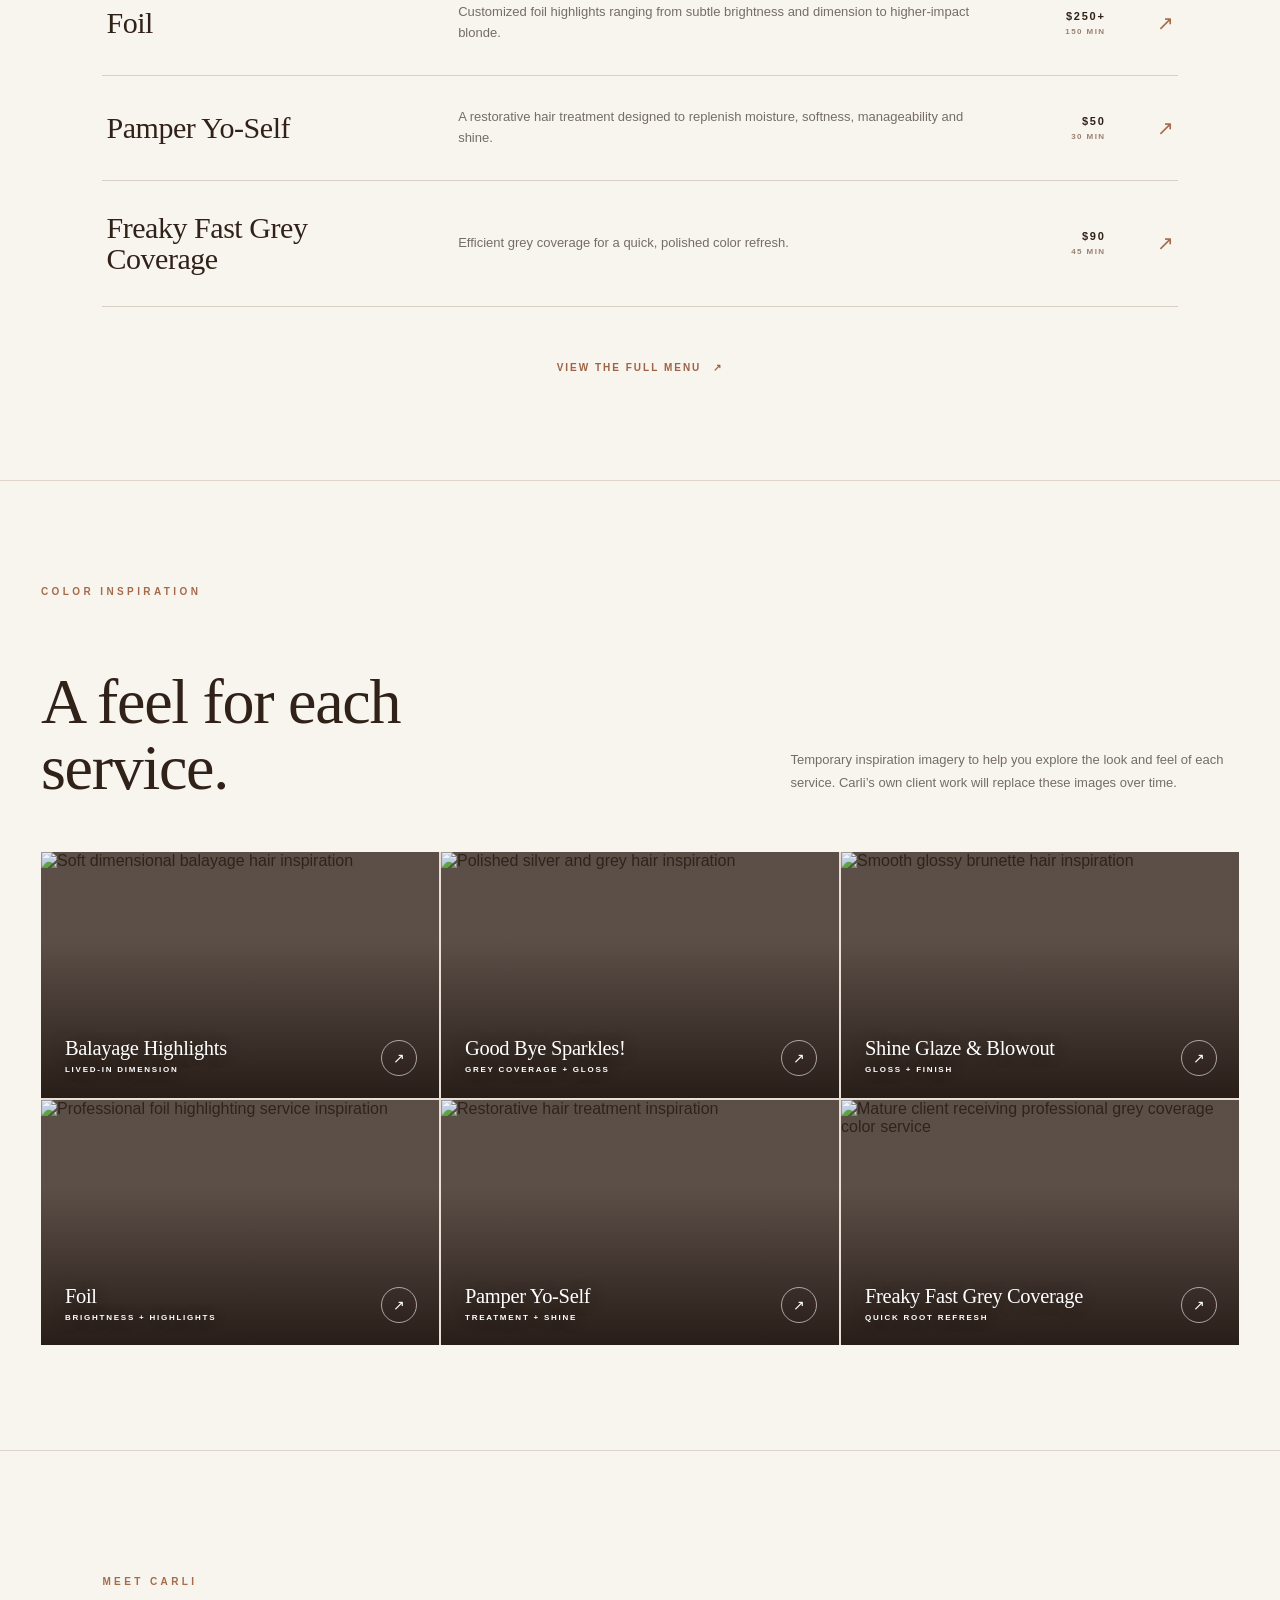
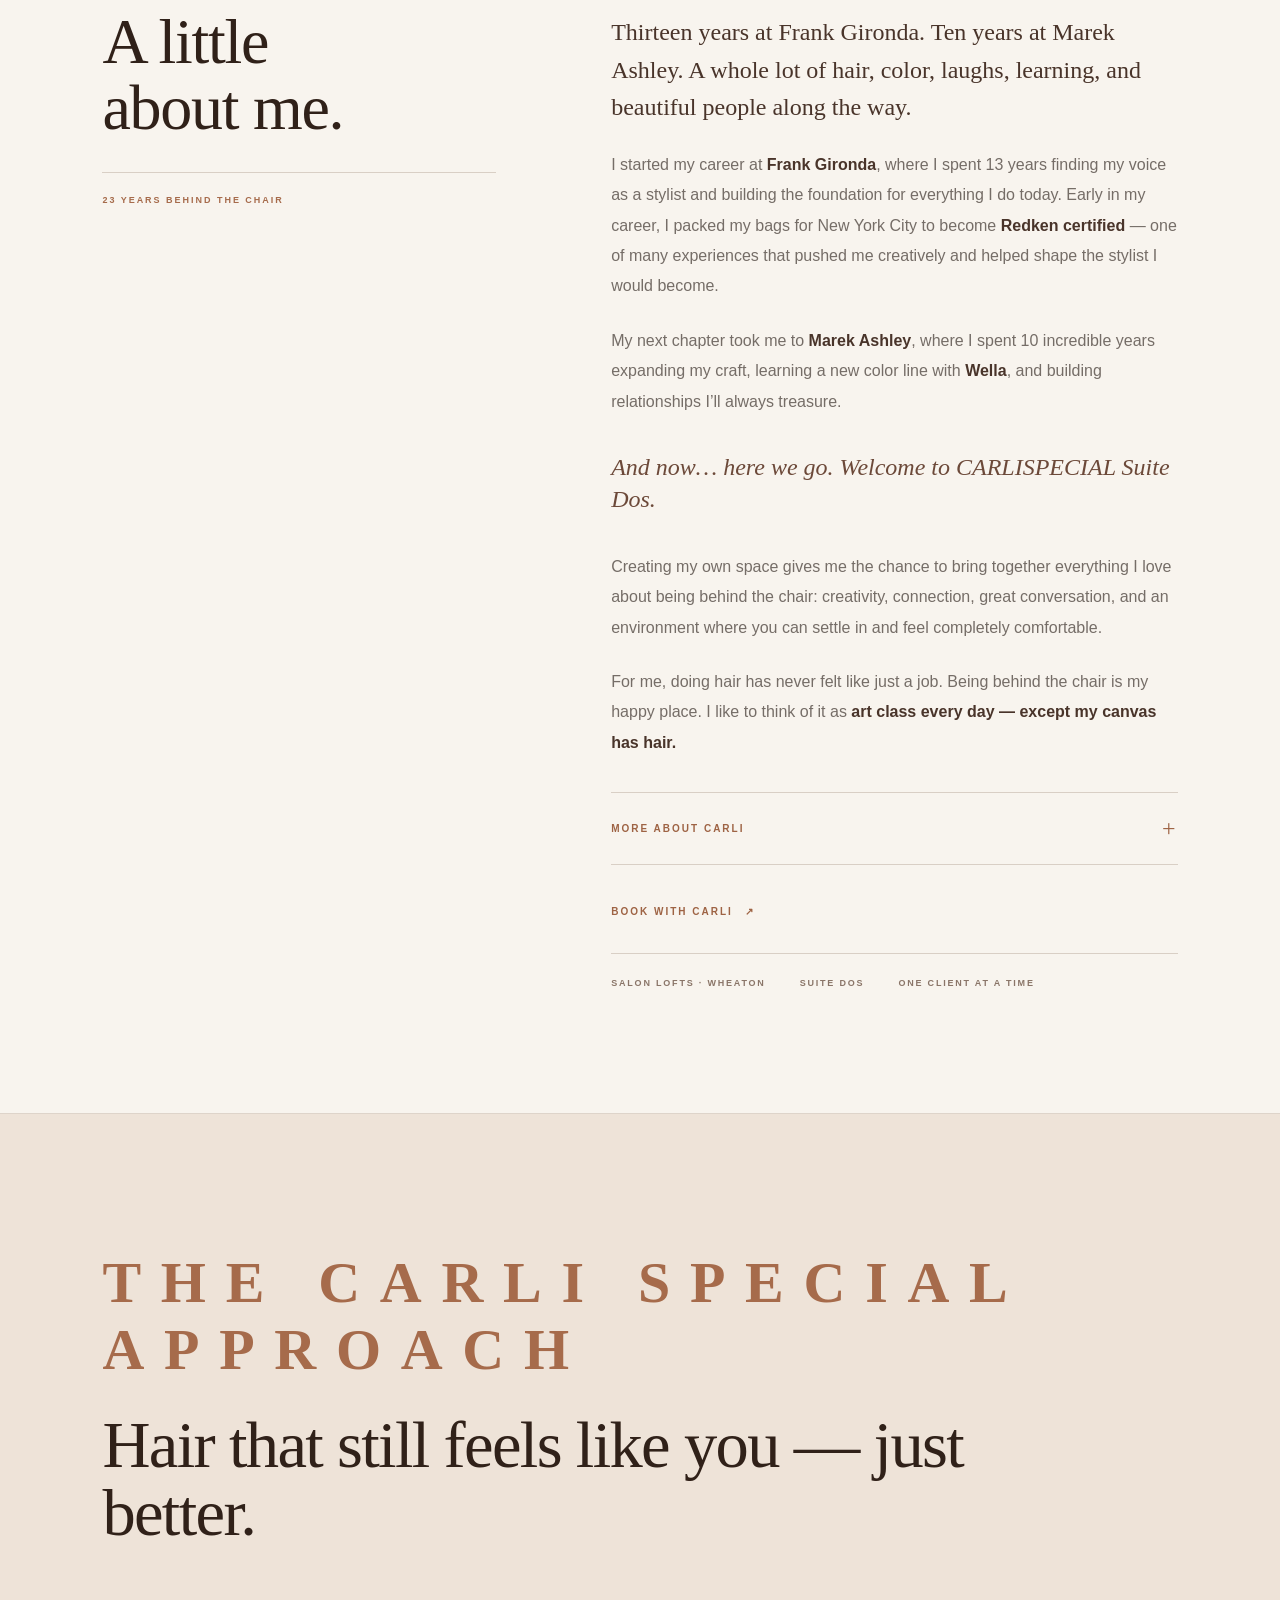
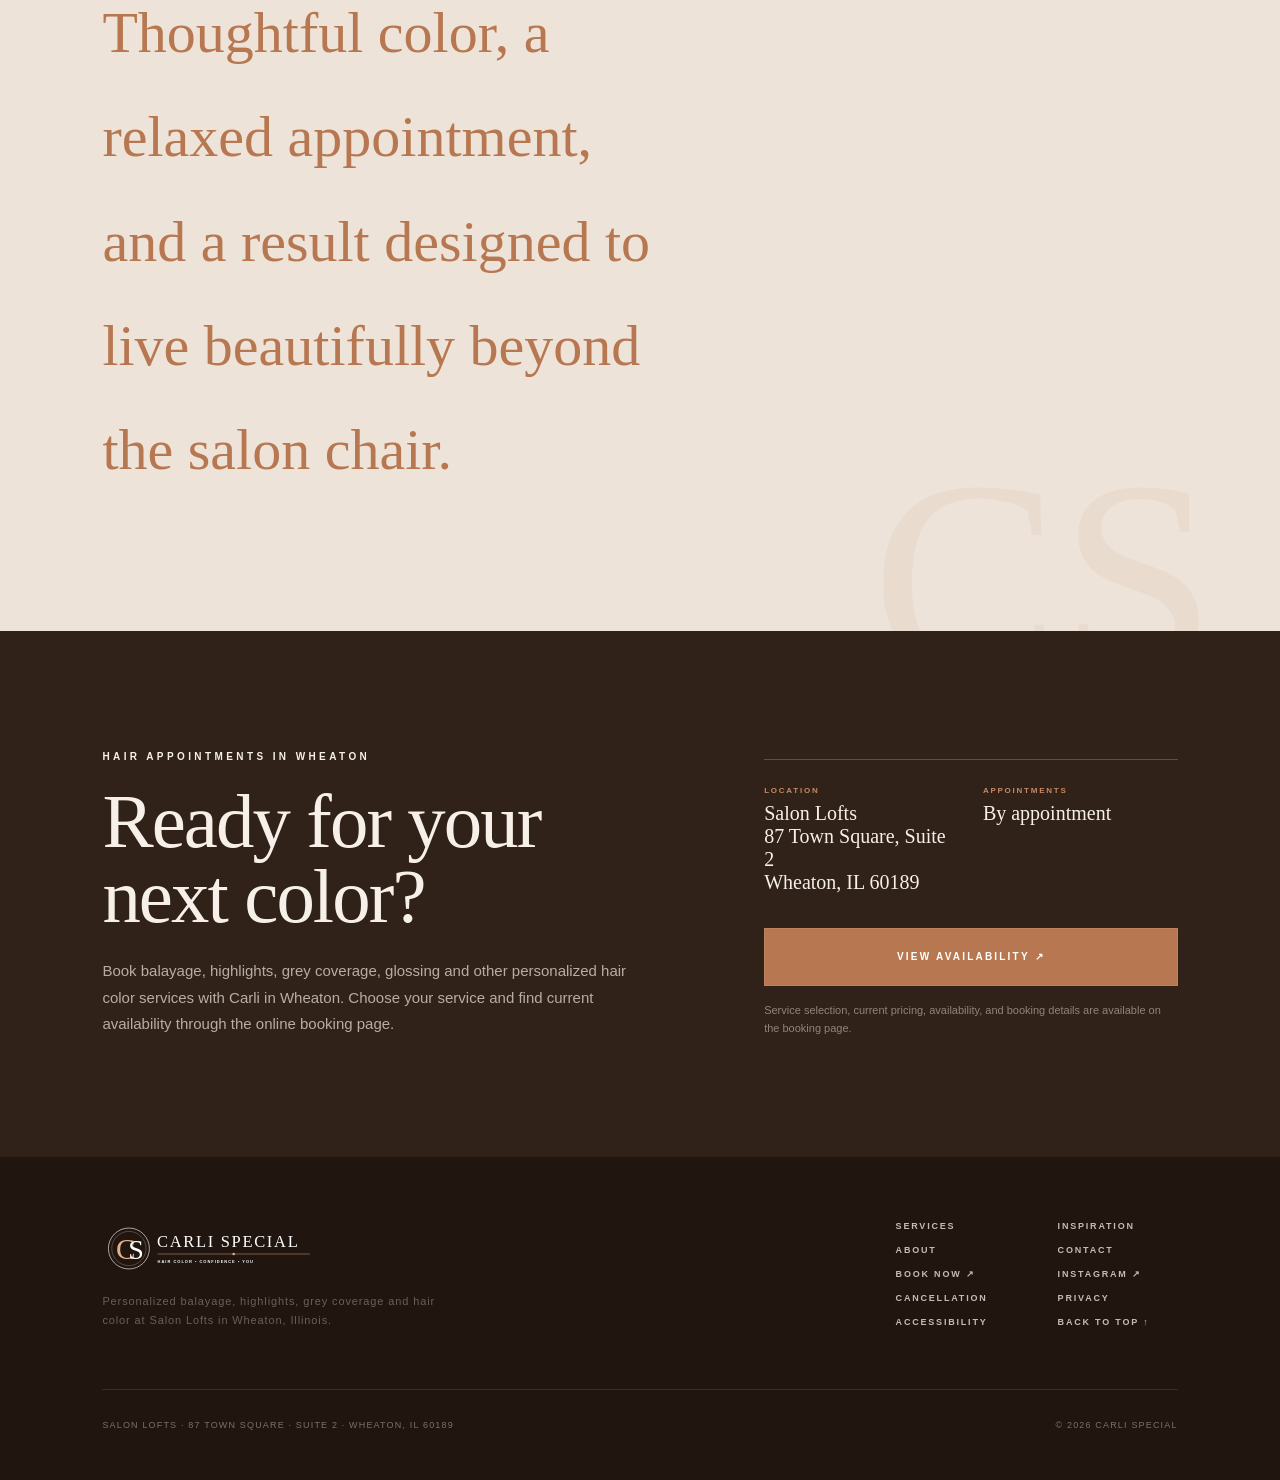
==== commit 05c9be3f: "Link policy pages from site footer" ====
--- a/index.html
+++ b/index.html
@@ -57,8 +57,9 @@
   </script>
 </head>
 <body>
-<header class="editorial-header" id="top"><a href="#top" class="editorial-brand" aria-label="Carli Special home"><img class="editorial-brand__light" src="./carli-special-white.svg" alt="Carli Special hair color studio"><img class="editorial-brand__dark" src="./carli-special.svg" alt="" aria-hidden="true"></a><nav class="editorial-nav" id="site-nav" aria-label="Main navigation"><a href="#services">SERVICES</a><a href="#work">INSPIRATION</a><a href="#about">ABOUT</a><a href="#contact">CONTACT</a><a class="editorial-nav__cta" href="https://carlihyde.glossgenius.com/services" target="_blank" rel="noopener noreferrer">BOOK NOW</a></nav><button class="editorial-menu-toggle" type="button" aria-label="Open menu" aria-expanded="false" aria-controls="site-nav"><span></span><span></span></button></header>
-<main>
+<a class="skip-link" href="#main-content">Skip to main content</a>
+<header class="editorial-header" id="top"><a href="#top" class="editorial-brand"><img class="editorial-brand__light" src="./carli-special-white.svg" alt="Carli Special home"><img class="editorial-brand__dark" src="./carli-special.svg" alt="" aria-hidden="true"></a><nav class="editorial-nav" id="site-nav" aria-label="Primary navigation" role="navigation"><a href="#services">SERVICES</a><a href="#work">INSPIRATION</a><a href="#about">ABOUT</a><a href="#contact">CONTACT</a><a class="editorial-nav__cta" href="https://carlihyde.glossgenius.com/services" target="_blank" rel="noopener noreferrer">BOOK NOW</a></nav><button class="editorial-menu-toggle" type="button" aria-expanded="false" aria-controls="site-nav"><span class="sr-only">Open menu</span><span aria-hidden="true"></span><span aria-hidden="true"></span></button></header>
+<main id="main-content" tabindex="-1">
 <section class="editorial-hero"><img class="editorial-hero__image" src="./hero-hair.jpg" alt="Dimensional lived-in hair color at Carli Special in Wheaton, Illinois"><div class="editorial-hero__veil"></div><div class="editorial-hero__content"><p class="editorial-kicker">HAIR COLOR · WHEATON, ILLINOIS</p><h1>Color, held<br>in quiet light.</h1><p class="editorial-hero__lede">Personalized balayage, lived-in color, highlights and grey coverage in a one-client-at-a-time Wheaton studio.</p><div class="editorial-actions"><a class="editorial-button editorial-button--solid" href="https://carlihyde.glossgenius.com/services" target="_blank" rel="noopener noreferrer">BOOK AN APPOINTMENT</a><a class="editorial-button editorial-button--ghost" href="#services">VIEW SERVICES</a></div></div></section>
 <section class="editorial-menu" id="services"><div class="editorial-section-head"><p class="editorial-kicker editorial-kicker--dark">HAIR COLOR SERVICES IN WHEATON</p><h2>Color, care &amp; finishing.</h2><p>Personalized hair color services in Wheaton, IL, with a focus on dimensional balayage, lived-in color, highlights, grey coverage, glossing and healthy-looking shine.</p></div><div class="editorial-service-list">
 <a class="editorial-service" href="https://carlihyde.glossgenius.com/services" target="_blank" rel="noopener noreferrer"><span class="editorial-service__name">Balayage Highlights</span><span class="editorial-service__description">Lived-in balayage and hand-painted dimension for a naturally bright, beautifully blended look with a softer grow-out.</span><span class="editorial-service__meta"><strong>$325+</strong><small>155 MIN</small></span><span class="editorial-service__arrow">↗</span></a>
@@ -75,13 +76,13 @@
 <a class="editorial-gallery__item" href="https://carlihyde.glossgenius.com/services" target="_blank" rel="noopener noreferrer"><img loading="lazy" src="https://images.pexels.com/photos/8484212/pexels-photo-8484212.jpeg?auto=compress&cs=tinysrgb&w=1200" alt="Smooth glossy brunette hair inspiration"><span class="editorial-gallery__veil"></span><span class="editorial-gallery__caption"><strong>Shine Glaze &amp; Blowout</strong><small>GLOSS + FINISH</small></span></a>
 <a class="editorial-gallery__item" href="https://carlihyde.glossgenius.com/services" target="_blank" rel="noopener noreferrer"><img loading="lazy" src="https://images.pexels.com/photos/8468126/pexels-photo-8468126.jpeg?auto=compress&cs=tinysrgb&w=1200" alt="Professional foil highlighting service inspiration"><span class="editorial-gallery__veil"></span><span class="editorial-gallery__caption"><strong>Foil</strong><small>BRIGHTNESS + HIGHLIGHTS</small></span></a>
 <a class="editorial-gallery__item" href="https://carlihyde.glossgenius.com/services" target="_blank" rel="noopener noreferrer"><img loading="lazy" src="https://images.pexels.com/photos/28994649/pexels-photo-28994649/free-photo-of-close-up-of-woman-applying-hair-treatment.jpeg?auto=compress&cs=tinysrgb&w=1200" alt="Restorative hair treatment inspiration"><span class="editorial-gallery__veil"></span><span class="editorial-gallery__caption"><strong>Pamper Yo-Self</strong><small>TREATMENT + SHINE</small></span></a>
-<a class="editorial-gallery__item" href="https://carlihyde.glossgenius.com/services" target="_blank" rel="noopener noreferrer"><img loading="lazy" src="./grey-coverage.png" alt="Mature client receiving professional grey coverage color service"><span class="editorial-gallery__veil"></span><span class="editorial-gallery__caption"><strong>Freaky Fast Grey Coverage</strong><small>QUICK ROOT REFRESH</small></span></a>
+<a class="editorial-gallery__item" href="https://carlihyde.glossgenius.com/services" target="_blank" rel="noopener noreferrer"><img loading="lazy" src="https://images.squarespace-cdn.com/content/v1/620bc06bff53244254a5d8a7/fd9c59dd-be66-4f7c-b86d-c3d39c9482ec/LHLContentMAY48web.jpg" alt="Mature client receiving professional grey coverage color service"><span class="editorial-gallery__veil"></span><span class="editorial-gallery__caption"><strong>Freaky Fast Grey Coverage</strong><small>QUICK ROOT REFRESH</small></span></a>
 </div></section>
 
 <section class="editorial-studio editorial-about" id="about"><div class="editorial-studio__intro"><p class="editorial-kicker editorial-kicker--dark">MEET CARLI</p><h2>A little<br>about me.</h2><p class="editorial-about__years">23 YEARS BEHIND THE CHAIR</p></div><div class="editorial-studio__body"><p class="editorial-about__lead">Thirteen years at Frank Gironda. Ten years at Marek Ashley. A whole lot of hair, color, laughs, learning, and beautiful people along the way.</p><p>I started my career at <strong>Frank Gironda</strong>, where I spent 13 years finding my voice as a stylist and building the foundation for everything I do today. Early in my career, I packed my bags for New York City to become <strong>Redken certified</strong> — one of many experiences that pushed me creatively and helped shape the stylist I would become.</p><p>My next chapter took me to <strong>Marek Ashley</strong>, where I spent 10 incredible years expanding my craft, learning a new color line with <strong>Wella</strong>, and building relationships I’ll always treasure.</p><p class="editorial-studio__signature">And now… here we go. Welcome to CARLISPECIAL Suite Dos.</p><p>Creating my own space gives me the chance to bring together everything I love about being behind the chair: creativity, connection, great conversation, and an environment where you can settle in and feel completely comfortable.</p><p>For me, doing hair has never felt like just a job. Being behind the chair is my happy place. I like to think of it as <strong>art class every day — except my canvas has hair.</strong></p><details class="editorial-about-more"><summary>MORE ABOUT CARLI <span>+</span></summary><div class="editorial-about-more__content"><p>I’m happiest when the creative juices are flowing — whether we’re creating dimensional color, trying something completely new, or having one of those conversations where you suddenly realize the appointment flew by.</p><p>When I’m not at the salon, you’ll usually find me with my family, hanging out with my <strong>two Pit Bulls</strong>, or being completely ignored by my <strong>Persian cat</strong> — because we all know who really runs the house. I also love to travel, especially when there’s a beach involved. Give me sunshine, water, and sand, and I’m happy.</p><p>I wouldn’t be here without the incredible mentors and colleagues who have taught me, challenged me, encouraged me, and cheered me on throughout my career. I’m especially grateful for my <strong>Marek Ashley family</strong> and all the memories and friendships we’ve made along the way.</p><p>And to my clients — <strong>you are such a huge part of this story.</strong> Thank you for trusting me with your hair, sharing pieces of your lives with me, laughing with me, and continuing to come along for the ride.</p><p class="editorial-about__closing">Here’s to a new space, new memories, plenty of creativity, and — of course — <strong>lots of great hair.</strong></p></div></details><a class="editorial-text-link editorial-about__book" href="https://carlihyde.glossgenius.com/services" target="_blank" rel="noopener noreferrer">BOOK WITH CARLI <span>↗</span></a><div class="editorial-studio__detail"><span>SALON LOFTS · WHEATON</span><span>SUITE DOS</span><span>ONE CLIENT AT A TIME</span></div></div></section>
 <section class="editorial-quote"><div class="editorial-quote__inner"><p class="editorial-kicker">THE CARLI SPECIAL APPROACH</p><blockquote>Hair that still feels like you — just better.</blockquote><p class="editorial-quote__note">Thoughtful color, a relaxed appointment, and a result designed to live beautifully beyond the salon chair.</p></div></section>
 <section class="editorial-book" id="contact"><div class="editorial-book__copy"><p class="editorial-kicker">HAIR APPOINTMENTS IN WHEATON</p><h2>Ready for your<br>next color?</h2><p>Book balayage, highlights, grey coverage, glossing and other personalized hair color services with Carli in Wheaton. Choose your service and find current availability through the online booking page.</p></div><div class="editorial-book__panel"><div class="editorial-book__meta"><div><small>LOCATION</small><span>Salon Lofts<br>87 Town Square, Suite 2<br>Wheaton, IL 60189</span></div><div><small>APPOINTMENTS</small><span>By appointment</span></div></div><a class="editorial-button editorial-button--solid" href="https://carlihyde.glossgenius.com/services" target="_blank" rel="noopener noreferrer">VIEW AVAILABILITY ↗</a><p class="editorial-book__sub">Service selection, current pricing, availability, and booking details are available on the booking page.</p></div></section>
 </main>
-<footer class="editorial-footer"><div class="editorial-footer__brand"><img src="./carli-special-white.svg" alt="Carli Special"><p>Personalized balayage, highlights, grey coverage and hair color at Salon Lofts in Wheaton, Illinois.</p></div><nav class="editorial-footer__nav" aria-label="Footer navigation"><a href="#services">Services</a><a href="#work">Inspiration</a><a href="#about">About</a><a href="#contact">Contact</a><a href="https://carlihyde.glossgenius.com/services" target="_blank" rel="noopener noreferrer">Book Now ↗</a><a href="https://www.instagram.com/carlispecial/" target="_blank" rel="noopener noreferrer" aria-label="Follow Carli Special on Instagram">Instagram ↗</a><a href="#top">Back to top ↑</a></nav><div class="editorial-footer__bottom"><span>SALON LOFTS · 87 TOWN SQUARE · SUITE 2 · WHEATON, IL 60189</span><span>© 2026 CARLI SPECIAL</span></div></footer>
-<script>(()=>{const h=document.querySelector('.editorial-header'),t=document.querySelector('.editorial-menu-toggle'),n=document.querySelector('.editorial-nav');if(!h||!t||!n)return;const setHeader=()=>h.classList.toggle('is-scrolled',window.scrollY>80);setHeader();window.addEventListener('scroll',setHeader,{passive:true});const c=()=>{h.classList.remove('is-open');t.setAttribute('aria-expanded','false');t.setAttribute('aria-label','Open menu');document.body.style.overflow=''};t.addEventListener('click',()=>{const o=!h.classList.contains('is-open');h.classList.toggle('is-open',o);t.setAttribute('aria-expanded',String(o));t.setAttribute('aria-label',o?'Close menu':'Open menu');document.body.style.overflow=o?'hidden':''});n.querySelectorAll('a').forEach(a=>a.addEventListener('click',c))})();</script>
+<footer class="editorial-footer"><div class="editorial-footer__brand"><img src="./carli-special-white.svg" alt="Carli Special"><p>Personalized balayage, highlights, grey coverage and hair color at Salon Lofts in Wheaton, Illinois.</p></div><nav class="editorial-footer__nav" aria-label="Footer navigation" role="navigation"><a href="#services">Services</a><a href="#work">Inspiration</a><a href="#about">About</a><a href="#contact">Contact</a><a href="https://carlihyde.glossgenius.com/services" target="_blank" rel="noopener noreferrer">Book Now ↗</a><a href="https://www.instagram.com/carlispecial/" target="_blank" rel="noopener noreferrer">Instagram ↗</a><a href="./cancellation.html">Cancellation</a><a href="./privacy.html">Privacy</a><a href="./accessibility.html">Accessibility</a><a href="#top">Back to top ↑</a></nav><div class="editorial-footer__bottom"><span>SALON LOFTS · 87 TOWN SQUARE · SUITE 2 · WHEATON, IL 60189</span><span>© 2026 CARLI SPECIAL</span></div></footer>
+<script>(()=>{const h=document.querySelector('.editorial-header'),t=document.querySelector('.editorial-menu-toggle'),n=document.querySelector('.editorial-nav');if(!h||!t||!n)return;const setHeader=()=>h.classList.toggle('is-scrolled',window.scrollY>80);setHeader();window.addEventListener('scroll',setHeader,{passive:true});const c=()=>{h.classList.remove('is-open');t.setAttribute('aria-expanded','false');t.querySelector('.sr-only').textContent='Open menu';document.body.style.overflow=''};t.addEventListener('click',()=>{const o=!h.classList.contains('is-open');h.classList.toggle('is-open',o);t.setAttribute('aria-expanded',String(o));t.querySelector('.sr-only').textContent=o?'Close menu':'Open menu';document.body.style.overflow=o?'hidden':''});n.querySelectorAll('a').forEach(a=>a.addEventListener('click',c))})();</script>
 </body></html>
--- a/polish.css
+++ b/polish.css
@@ -36,3 +36,14 @@
 .editorial-book{grid-template-columns:1fr;gap:48px;padding:82px 22px;background:#2b1b14}.editorial-book__copy h2{font-size:48px}.editorial-book__copy p:last-child{font-size:14px}.editorial-book__meta{grid-template-columns:1fr;gap:20px}.editorial-book__meta span{font-size:19px}
 .editorial-footer{grid-template-columns:1fr;gap:34px;padding:52px 22px 38px}.editorial-footer__brand img{width:190px}.editorial-footer__nav{grid-template-columns:repeat(2,1fr);gap:18px 24px}.editorial-footer__bottom{grid-column:auto;flex-direction:column;gap:10px;padding-top:24px}
 }
+
+
+/* Accessibility: keyboard navigation and sticky-header focus protection */
+html{scroll-padding-top:112px}
+[id]{scroll-margin-top:112px}
+.sr-only{position:absolute!important;width:1px!important;height:1px!important;padding:0!important;margin:-1px!important;overflow:hidden!important;clip:rect(0,0,0,0)!important;white-space:nowrap!important;border:0!important}
+.skip-link{position:fixed;top:12px;left:12px;z-index:10000;padding:12px 18px;background:#fff;color:#21150f;font-size:14px;font-weight:700;transform:translateY(-160%);transition:transform .15s ease}
+.skip-link:focus{transform:translateY(0)}
+a:focus-visible,button:focus-visible,summary:focus-visible{outline:3px solid #f0a877;outline-offset:4px}
+#main-content:focus{outline:none}
+@media(max-width:760px){html{scroll-padding-top:82px}[id]{scroll-margin-top:82px}}
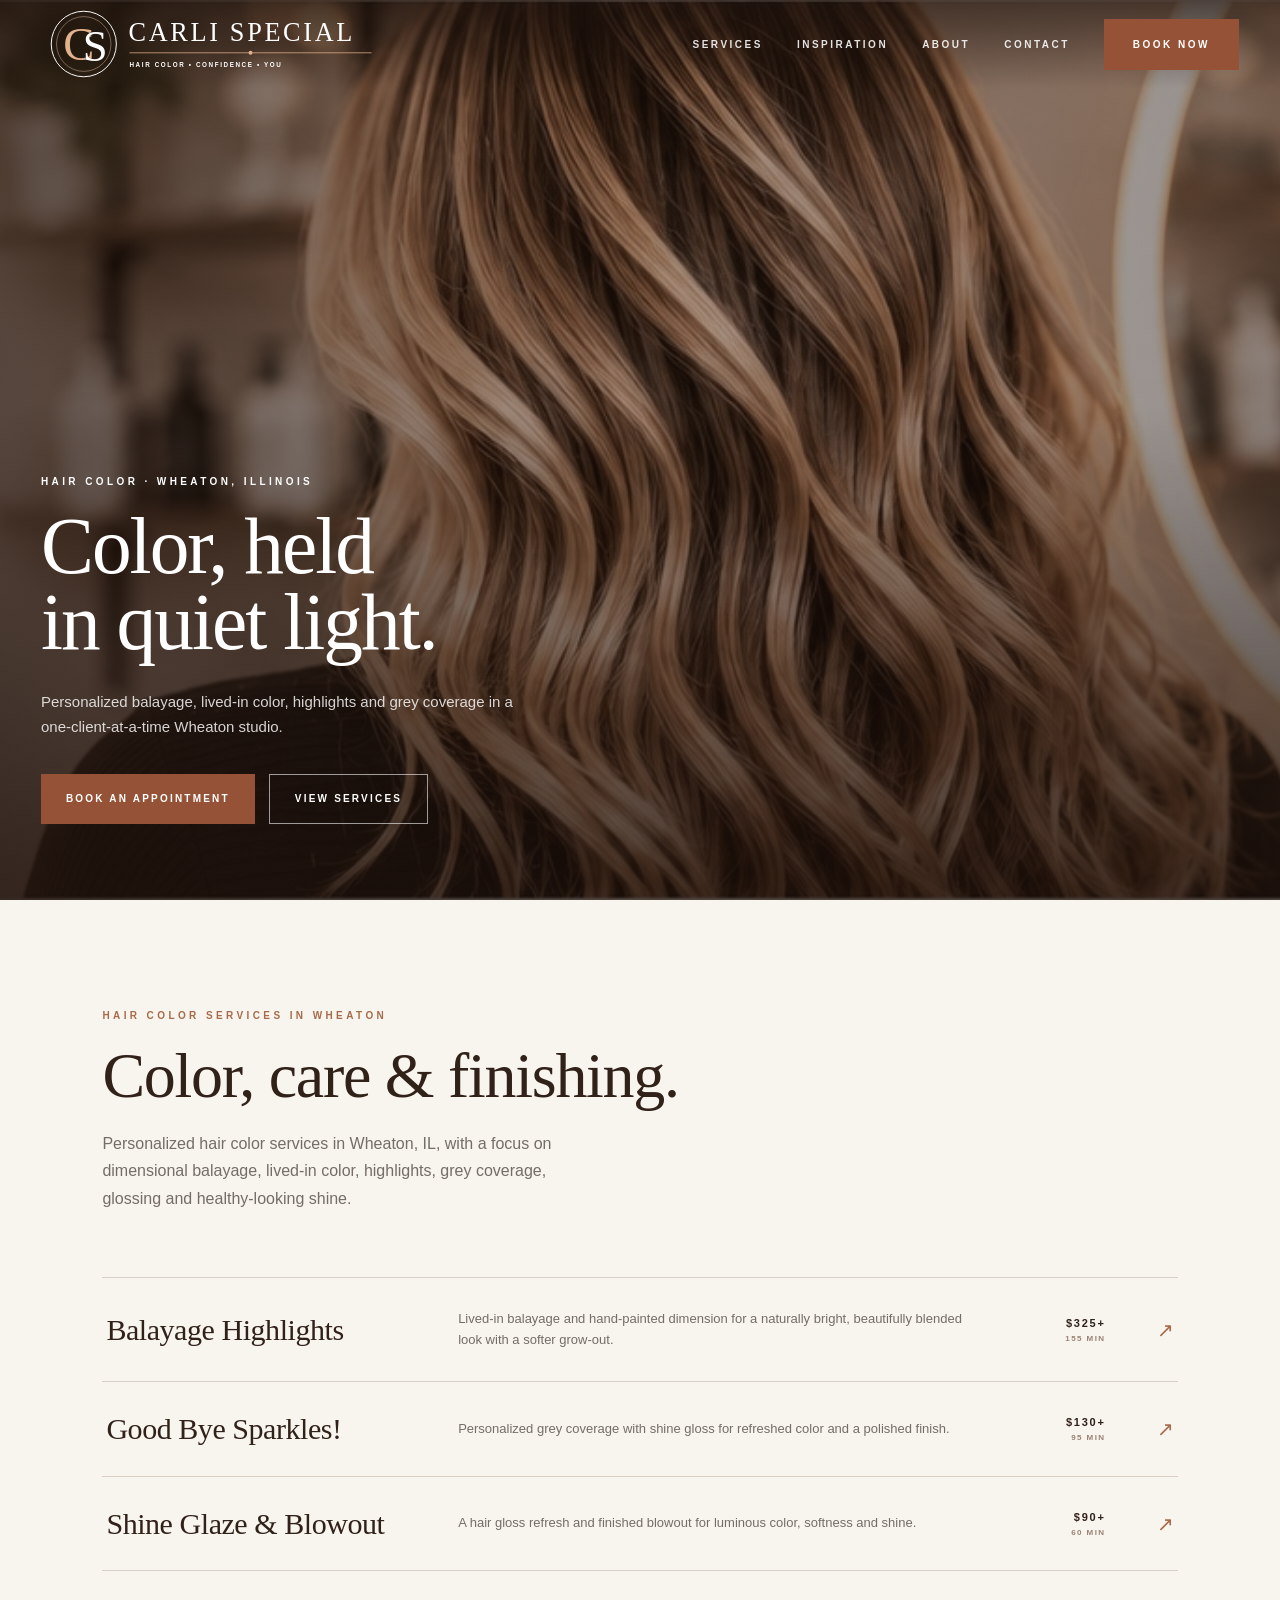
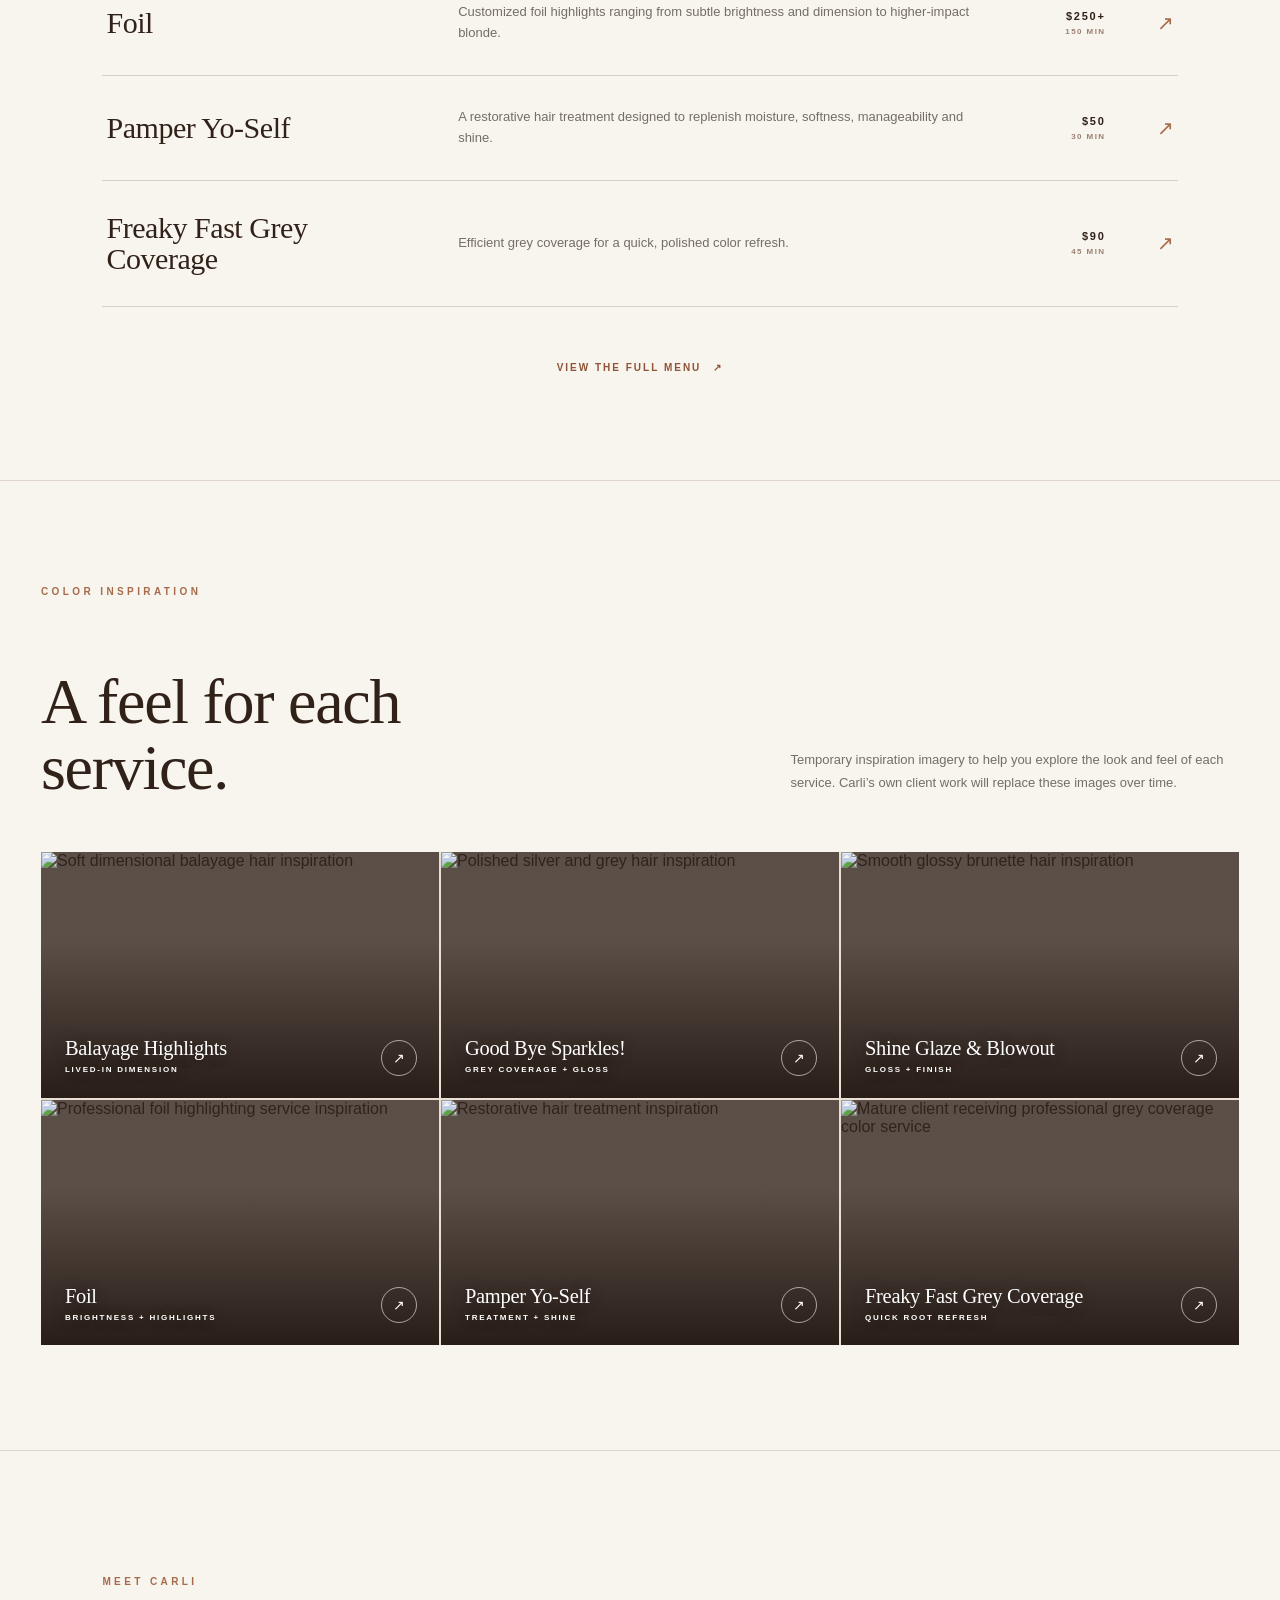
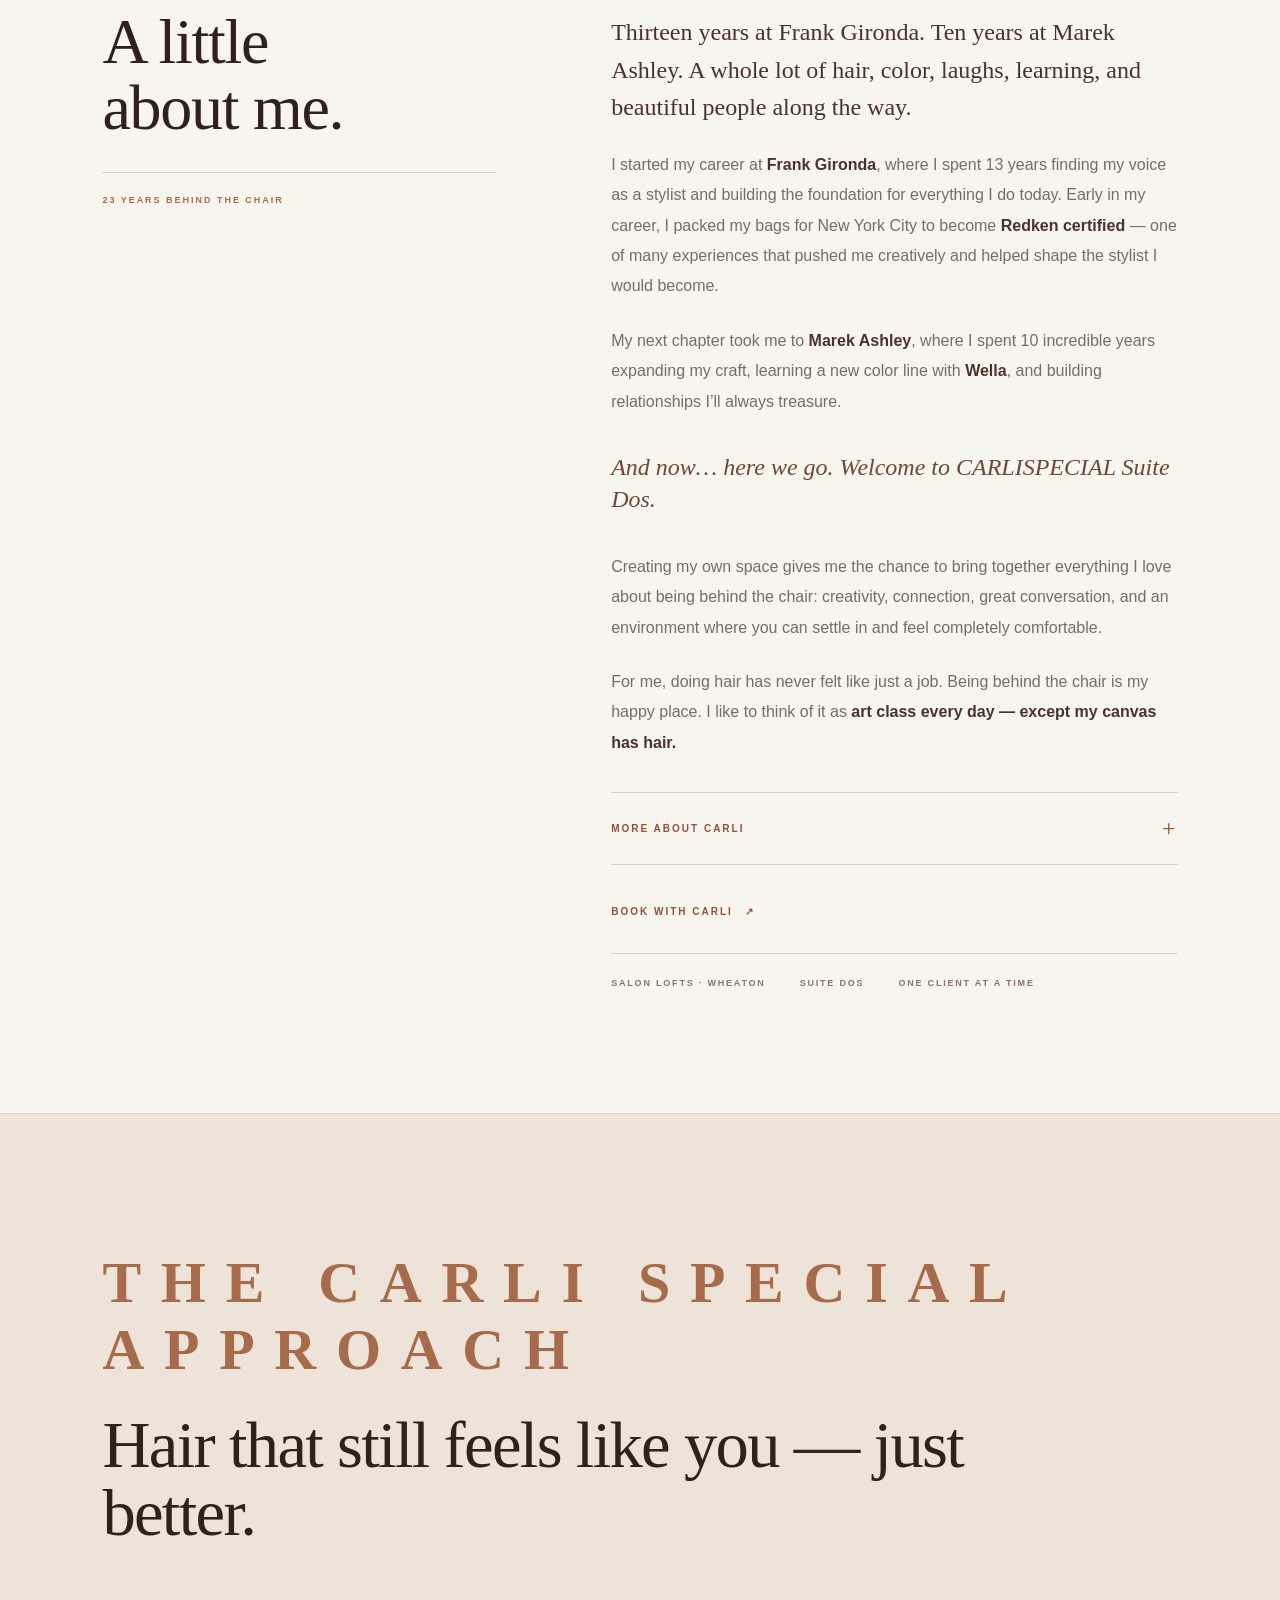
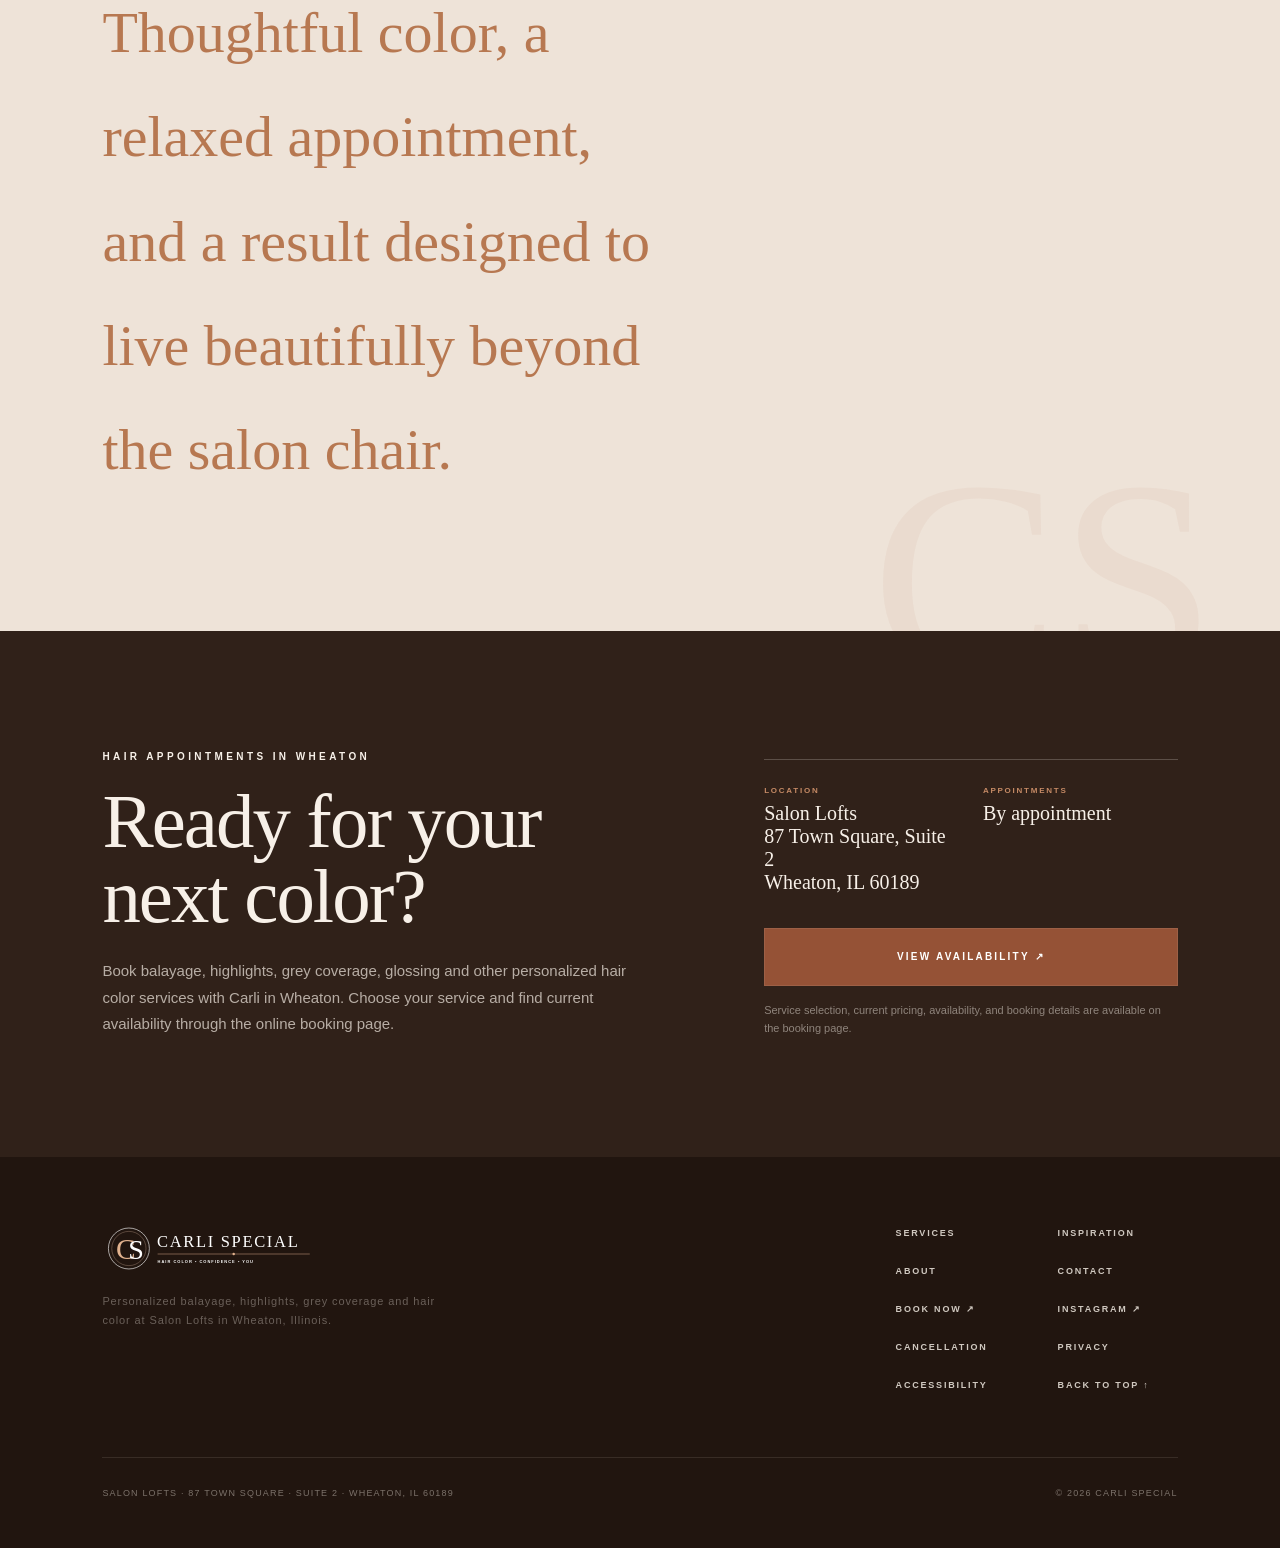
==== commit 61376c1e: "Add favicon package to index.html" ====
--- a/index.html
+++ b/index.html
@@ -10,7 +10,9 @@
   <meta name="geo.placename" content="Wheaton">
   <link rel="canonical" href="https://carlispecial.com/">
   <link rel="icon" href="./carli-special-mark.svg" type="image/svg+xml">
-  <link rel="apple-touch-icon" href="./carli-special-mark.svg">
+  <link rel="icon" href="./favicon-32.png" type="image/png" sizes="32x32">
+  <link rel="apple-touch-icon" href="./apple-touch-icon.png" sizes="180x180">
+  <link rel="manifest" href="./site.webmanifest">
 
   <meta property="og:type" content="website">
   <meta property="og:locale" content="en_US">
--- a/styles.css
+++ b/styles.css
@@ -10,7 +10,7 @@
 .editorial-nav{display:flex;align-items:center;gap:34px}
 .editorial-nav a{color:#fff;font-size:10px;font-weight:700;letter-spacing:.25em;text-transform:uppercase;opacity:.88}
 .editorial-nav a:hover{opacity:1}
-.editorial-nav__cta{padding:20px 29px;background:#b77851;opacity:1!important}
+.editorial-nav__cta{padding:20px 29px;background:#955236;opacity:1!important}
 .editorial-menu-toggle{display:none;background:none;border:0;width:42px;height:42px;position:relative;z-index:110}
 .editorial-menu-toggle span{position:absolute;left:10px;width:22px;height:1px;background:#fff;transition:.2s}
 .editorial-menu-toggle span:first-child{top:17px}.editorial-menu-toggle span:last-child{top:25px}
@@ -25,7 +25,7 @@
 .editorial-hero__lede{max-width:500px;margin:30px 0 0;color:rgba(255,255,255,.82);font-size:15px;line-height:1.65}
 .editorial-actions{display:flex;gap:14px;margin-top:34px}
 .editorial-button{display:inline-flex;align-items:center;justify-content:center;min-height:50px;padding:0 25px;font-size:10px;font-weight:700;letter-spacing:.22em;text-transform:uppercase}
-.editorial-button--solid{background:#b77851;color:#fff}
+.editorial-button--solid{background:#955236;color:#fff}
 .editorial-button--ghost{border:1px solid rgba(255,255,255,.58);color:#fff}
 
 .editorial-menu{padding:110px 8vw 105px;background:#f8f4ee;color:#302119}
@@ -103,7 +103,7 @@
   transform:translate(3px,-3px);
 }
 .editorial-center{text-align:center;margin-top:50px}
-.editorial-text-link{display:inline-flex;gap:12px;align-items:center;color:#9e6344;font-size:10px;font-weight:700;letter-spacing:.2em}
+.editorial-text-link{display:inline-flex;gap:12px;align-items:center;color:#905337;font-size:10px;font-weight:700;letter-spacing:.2em}
 
 .editorial-work{padding:105px 0 0;background:#f8f4ee;color:#302119;border-top:1px solid #ded4ca}
 .editorial-work__head{padding:0 3.2vw 52px}
--- a/polish.css
+++ b/polish.css
@@ -20,13 +20,13 @@
 .editorial-about__years{margin:32px 0 0;padding-top:22px;border-top:1px solid #d9cfc5;color:#a66b4b;font-size:9px;font-weight:700;letter-spacing:.22em}
 .editorial-studio__body .editorial-about__lead{color:#49342a;font-family:var(--serif);font-size:24px;line-height:1.55}
 .editorial-about-more{margin:34px 0 36px;border-top:1px solid #d9cfc5;border-bottom:1px solid #d9cfc5}
-.editorial-about-more summary{display:flex;align-items:center;justify-content:space-between;padding:22px 0;cursor:pointer;list-style:none;color:#9e6344;font-size:10px;font-weight:700;letter-spacing:.2em}.editorial-about-more summary::-webkit-details-marker{display:none}.editorial-about-more summary span{font-family:var(--serif);font-size:24px;font-weight:400;transition:transform .25s ease}.editorial-about-more[open] summary span{transform:rotate(45deg)}
+.editorial-about-more summary{display:flex;align-items:center;justify-content:space-between;padding:22px 0;cursor:pointer;list-style:none;color:#905337;font-size:10px;font-weight:700;letter-spacing:.2em}.editorial-about-more summary::-webkit-details-marker{display:none}.editorial-about-more summary span{font-family:var(--serif);font-size:24px;font-weight:400;transition:transform .25s ease}.editorial-about-more[open] summary span{transform:rotate(45deg)}
 .editorial-about-more__content{padding:8px 0 8px}.editorial-about__book{margin-top:4px}.editorial-studio__detail{display:flex;gap:34px;margin-top:34px;padding-top:24px;border-top:1px solid #d9cfc5;color:#8a7568;font-size:9px;font-weight:700;letter-spacing:.2em;text-transform:uppercase}
 
 /* Bottom-half polish */
 .editorial-quote{position:relative;overflow:hidden;padding:135px 8vw 128px;background:#eee3d8;color:#302119;text-align:left;border-top:1px solid #ded4ca}.editorial-quote::after{content:"CS";position:absolute;right:5vw;bottom:-7vw;font-family:var(--serif);font-size:clamp(150px,22vw,360px);line-height:1;color:rgba(183,120,81,.07);pointer-events:none}.editorial-quote__inner{max-width:960px;position:relative;z-index:1}.editorial-quote .editorial-kicker{color:#a66b4b;margin-bottom:28px}.editorial-quote blockquote{max-width:900px;margin:0 0 34px;font-family:var(--serif);font-size:clamp(42px,5.2vw,76px);font-weight:400;line-height:1.02;letter-spacing:-.025em}.editorial-quote__note{max-width:560px;margin:0;color:#74685f;font-size:15px;line-height:1.8}
-.editorial-book{display:grid;grid-template-columns:minmax(0,1.15fr) minmax(300px,.85fr);gap:8vw;align-items:end;padding:120px 8vw;background:#302119;color:#f7f0e8}.editorial-book__copy h2{margin:0 0 24px;font-family:var(--serif);font-size:clamp(50px,6vw,84px);font-weight:400;line-height:.98;letter-spacing:-.025em}.editorial-book__copy p:last-child{max-width:560px;margin:0;color:rgba(247,240,232,.68);font-size:15px;line-height:1.75}.editorial-book__panel{border-top:1px solid rgba(247,240,232,.22);padding-top:26px}.editorial-book__meta{display:grid;grid-template-columns:1fr 1fr;gap:24px;margin-bottom:34px}.editorial-book__meta div{display:flex;flex-direction:column;gap:7px}.editorial-book__meta small{color:#c58a65;font-size:8px;font-weight:700;letter-spacing:.22em;text-transform:uppercase}.editorial-book__meta span{font-family:var(--serif);font-size:20px}.editorial-book__panel .editorial-button{min-height:58px;width:100%;font-size:10px;border:1px solid rgba(255,255,255,.08);transition:transform .2s ease,background .2s ease}.editorial-book__panel .editorial-button:hover{transform:translateY(-2px);background:#c3825d}.editorial-book__sub{margin:16px 0 0;color:rgba(247,240,232,.48);font-size:11px;line-height:1.6}
-.editorial-footer{display:grid;grid-template-columns:1.2fr auto;align-items:start;gap:60px;padding:64px 8vw 50px;background:#21150f;color:#f7f0e8}.editorial-footer__brand img{width:220px}.editorial-footer__brand p{margin:16px 0 0;max-width:350px;color:rgba(247,240,232,.52);font-size:11px;line-height:1.7;letter-spacing:.08em;text-transform:none}.editorial-footer__nav{display:grid;grid-template-columns:repeat(2,minmax(120px,1fr));gap:14px 42px;align-self:start}.editorial-footer__nav a{font-size:9px;font-weight:700;letter-spacing:.2em;text-transform:uppercase;color:rgba(247,240,232,.76)}.editorial-footer__nav a:hover{color:#fff}.editorial-footer__bottom{grid-column:1/-1;display:flex;justify-content:space-between;gap:30px;padding-top:30px;border-top:1px solid rgba(247,240,232,.1);color:rgba(247,240,232,.42);font-size:9px;letter-spacing:.13em;text-transform:uppercase}
+.editorial-book{display:grid;grid-template-columns:minmax(0,1.15fr) minmax(300px,.85fr);gap:8vw;align-items:end;padding:120px 8vw;background:#302119;color:#f7f0e8}.editorial-book__copy h2{margin:0 0 24px;font-family:var(--serif);font-size:clamp(50px,6vw,84px);font-weight:400;line-height:.98;letter-spacing:-.025em}.editorial-book__copy p:last-child{max-width:560px;margin:0;color:rgba(247,240,232,.68);font-size:15px;line-height:1.75}.editorial-book__panel{border-top:1px solid rgba(247,240,232,.22);padding-top:26px}.editorial-book__meta{display:grid;grid-template-columns:1fr 1fr;gap:24px;margin-bottom:34px}.editorial-book__meta div{display:flex;flex-direction:column;gap:7px}.editorial-book__meta small{color:#c58a65;font-size:8px;font-weight:700;letter-spacing:.22em;text-transform:uppercase}.editorial-book__meta span{font-family:var(--serif);font-size:20px}.editorial-book__panel .editorial-button{min-height:58px;width:100%;font-size:10px;border:1px solid rgba(255,255,255,.08);transition:transform .2s ease,background .2s ease}.editorial-book__panel .editorial-button:hover{transform:translateY(-2px);background:#82442d}.editorial-book__sub{margin:16px 0 0;color:rgba(247,240,232,.48);font-size:11px;line-height:1.6}
+.editorial-footer{display:grid;grid-template-columns:1.2fr auto;align-items:start;gap:60px;padding:64px 8vw 50px;background:#21150f;color:#f7f0e8}.editorial-footer__brand img{width:220px}.editorial-footer__brand p{margin:16px 0 0;max-width:350px;color:rgba(247,240,232,.52);font-size:11px;line-height:1.7;letter-spacing:.08em;text-transform:none}.editorial-footer__nav{display:grid;grid-template-columns:repeat(2,minmax(120px,1fr));gap:14px 42px;align-self:start}.editorial-footer__nav a{display:flex;align-items:center;min-height:24px;font-size:9px;font-weight:700;letter-spacing:.2em;text-transform:uppercase;color:rgba(247,240,232,.82)}.editorial-footer__nav a:hover{color:#fff}.editorial-footer__bottom{grid-column:1/-1;display:flex;justify-content:space-between;gap:30px;padding-top:30px;border-top:1px solid rgba(247,240,232,.1);color:rgba(247,240,232,.42);font-size:9px;letter-spacing:.13em;text-transform:uppercase}
 
 @media(max-width:760px){
 .editorial-header.is-scrolled{height:72px;background:rgba(36,23,17,.97);box-shadow:0 1px 0 rgba(255,255,255,.06)}.editorial-header.is-scrolled .editorial-brand__light{opacity:1}.editorial-header.is-scrolled .editorial-brand__dark{opacity:0}.editorial-header.is-scrolled .editorial-menu-toggle span{background:#fff}.editorial-header.is-open{background:#241711!important}.editorial-header.is-open .editorial-brand__light{opacity:1}.editorial-header.is-open .editorial-brand__dark{opacity:0}
@@ -34,7 +34,7 @@
 .editorial-studio{grid-template-columns:1fr;gap:34px;padding:78px 22px}.editorial-studio__body{padding-top:0}.editorial-studio__body p{font-size:14px;line-height:1.8}.editorial-studio__body .editorial-about__lead{font-size:21px;line-height:1.5}.editorial-studio__body .editorial-studio__signature{font-size:20px;margin:28px 0 30px}.editorial-about__years{margin-top:25px}.editorial-about-more{margin:28px 0 30px}.editorial-studio__detail{gap:18px;flex-wrap:wrap}
 .editorial-quote{padding:82px 22px 86px}.editorial-quote::after{right:-8vw;bottom:-5vw;font-size:52vw}.editorial-quote blockquote{font-size:42px;margin-bottom:26px}.editorial-quote__note{font-size:14px;line-height:1.75}
 .editorial-book{grid-template-columns:1fr;gap:48px;padding:82px 22px;background:#2b1b14}.editorial-book__copy h2{font-size:48px}.editorial-book__copy p:last-child{font-size:14px}.editorial-book__meta{grid-template-columns:1fr;gap:20px}.editorial-book__meta span{font-size:19px}
-.editorial-footer{grid-template-columns:1fr;gap:34px;padding:52px 22px 38px}.editorial-footer__brand img{width:190px}.editorial-footer__nav{grid-template-columns:repeat(2,1fr);gap:18px 24px}.editorial-footer__bottom{grid-column:auto;flex-direction:column;gap:10px;padding-top:24px}
+.editorial-footer{grid-template-columns:1fr;gap:34px;padding:52px 22px 38px}.editorial-footer__brand img{width:190px}.editorial-footer__nav{grid-template-columns:repeat(2,1fr);gap:10px 24px}.editorial-footer__nav a{min-height:44px}.editorial-footer__bottom{grid-column:auto;flex-direction:column;gap:10px;padding-top:24px}
 }
 
 
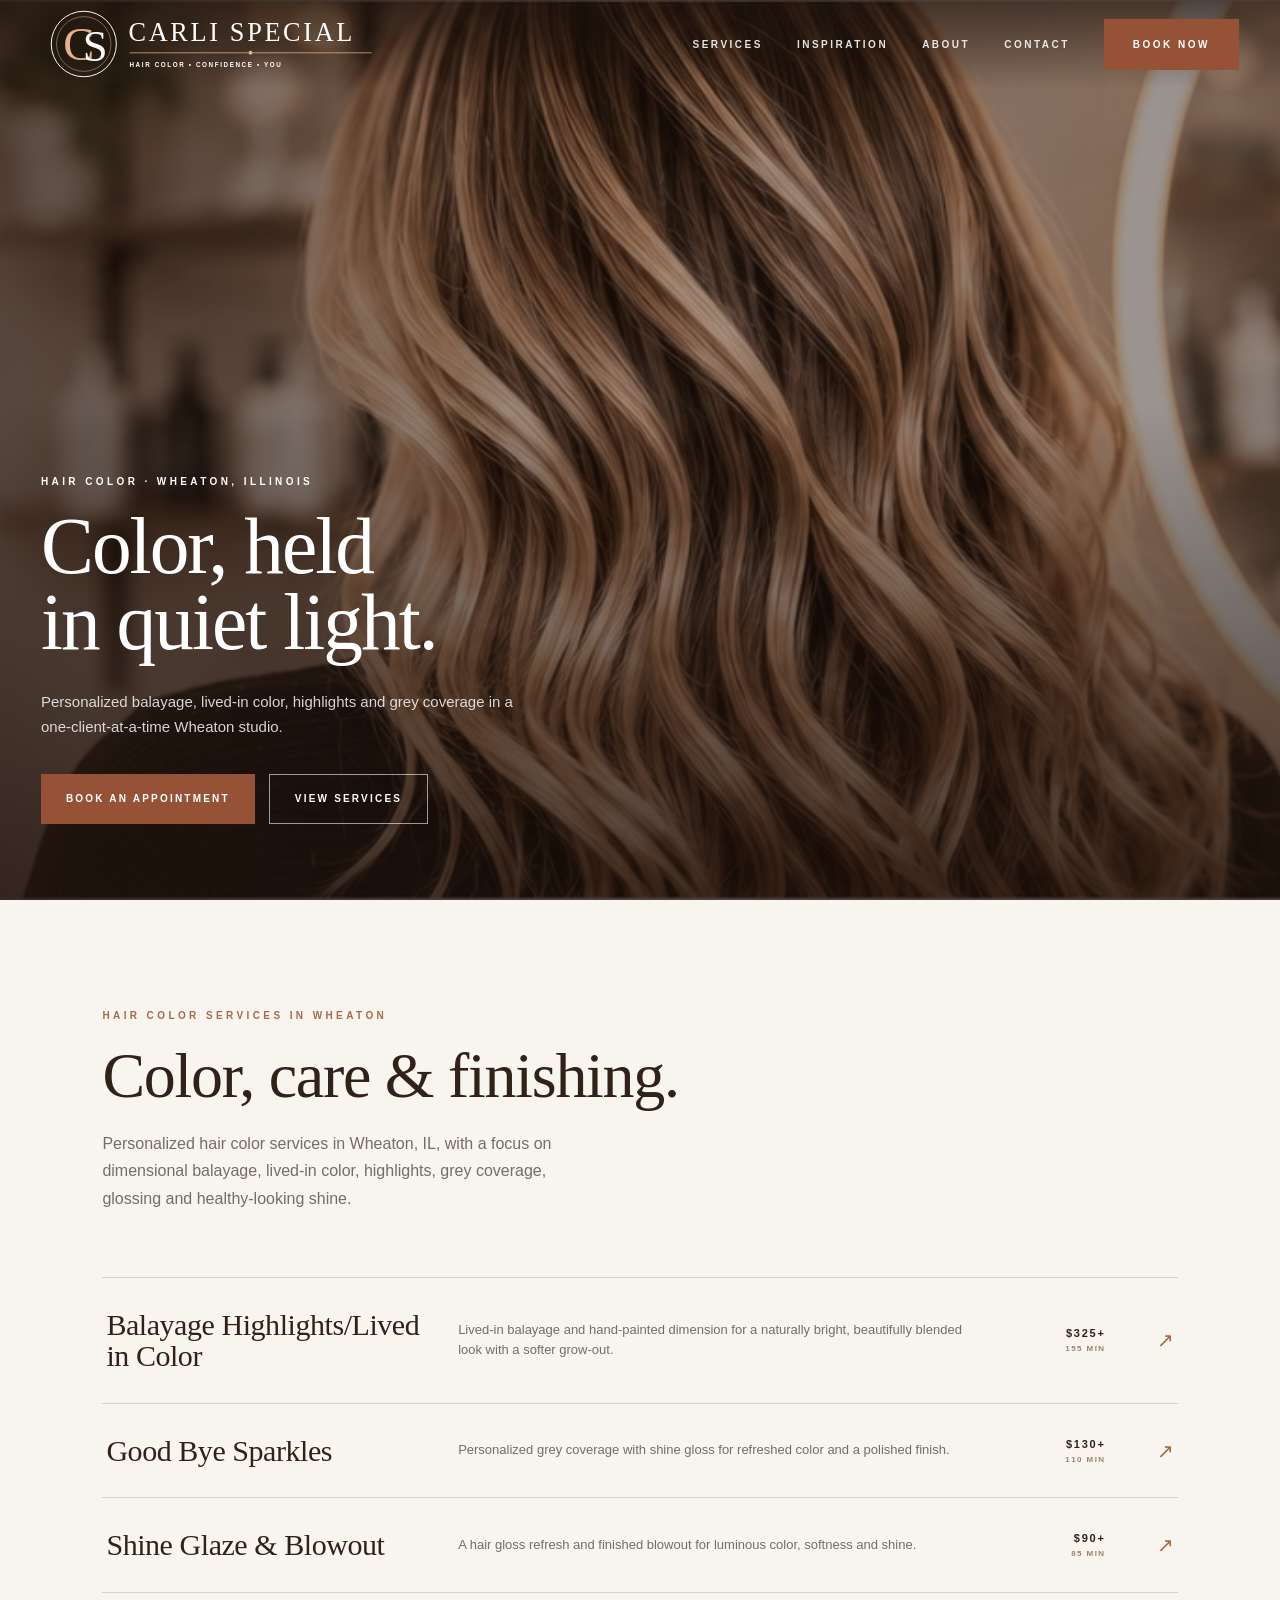
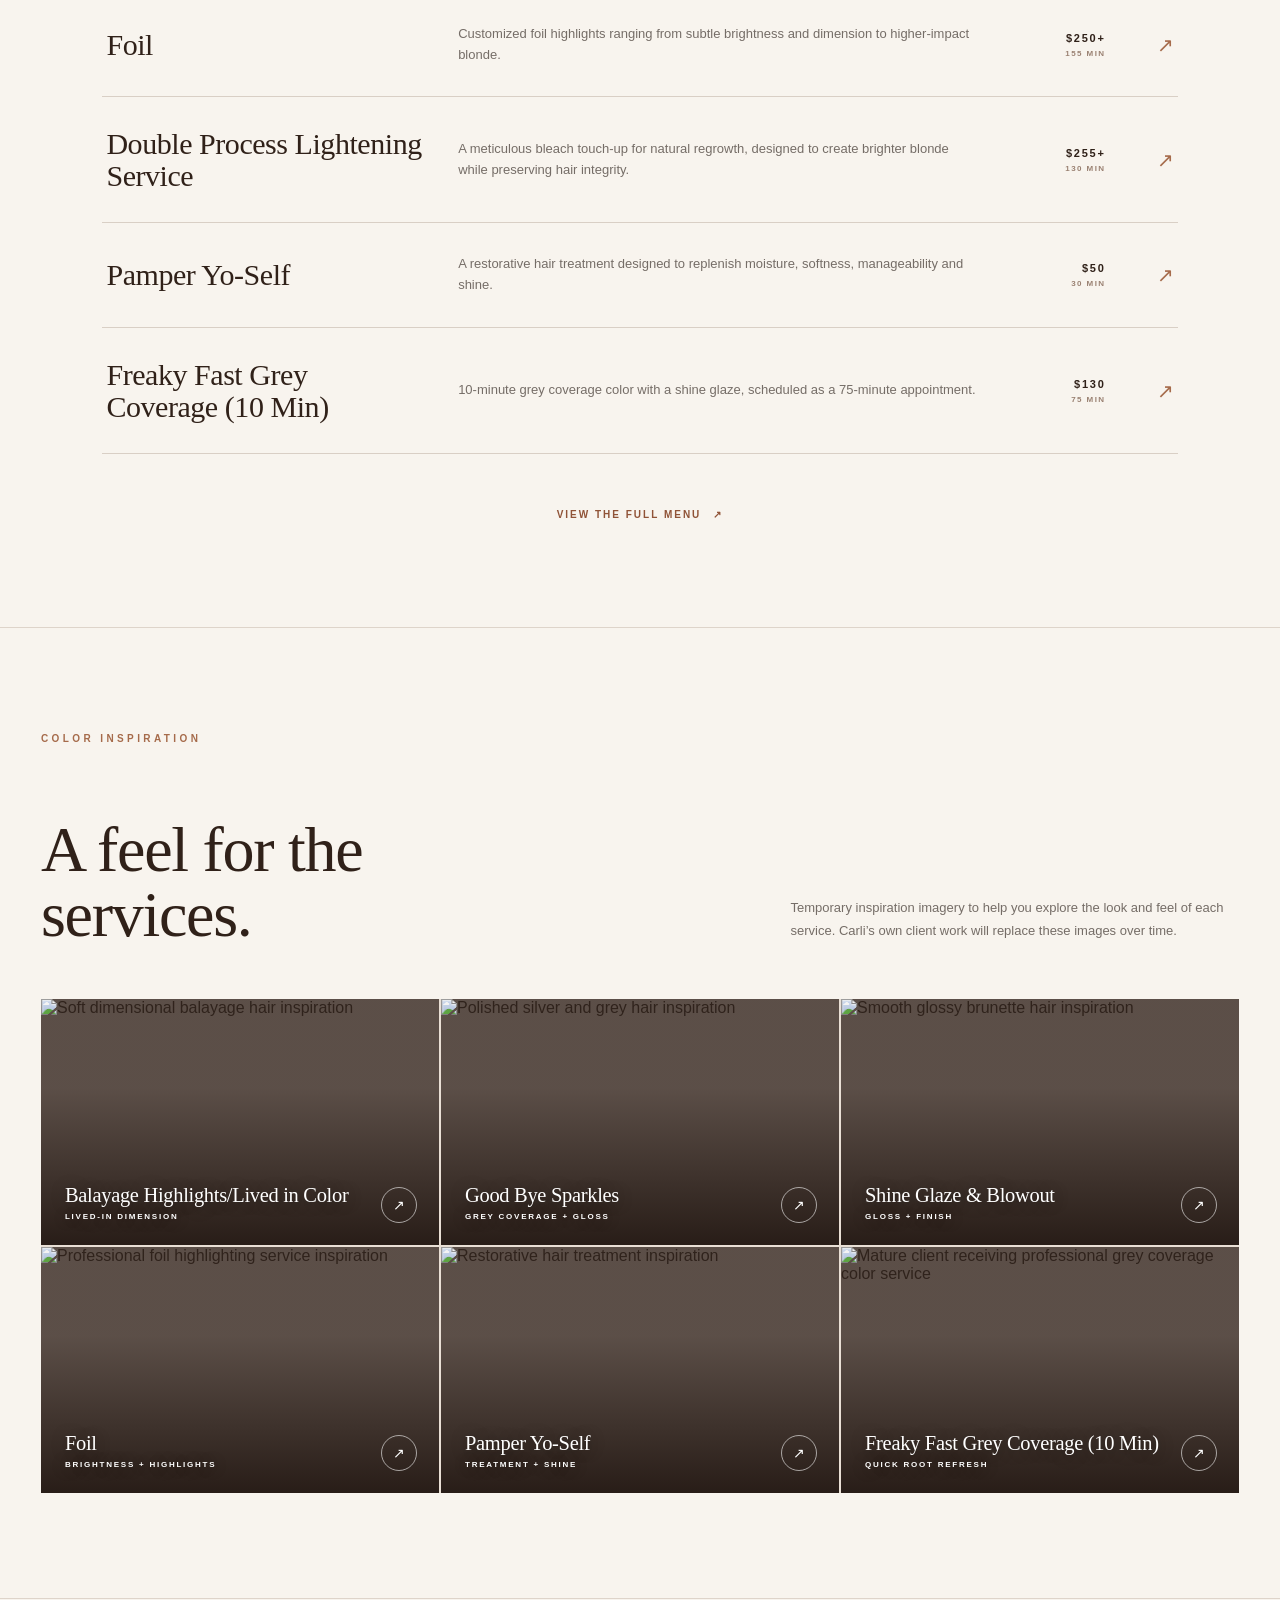
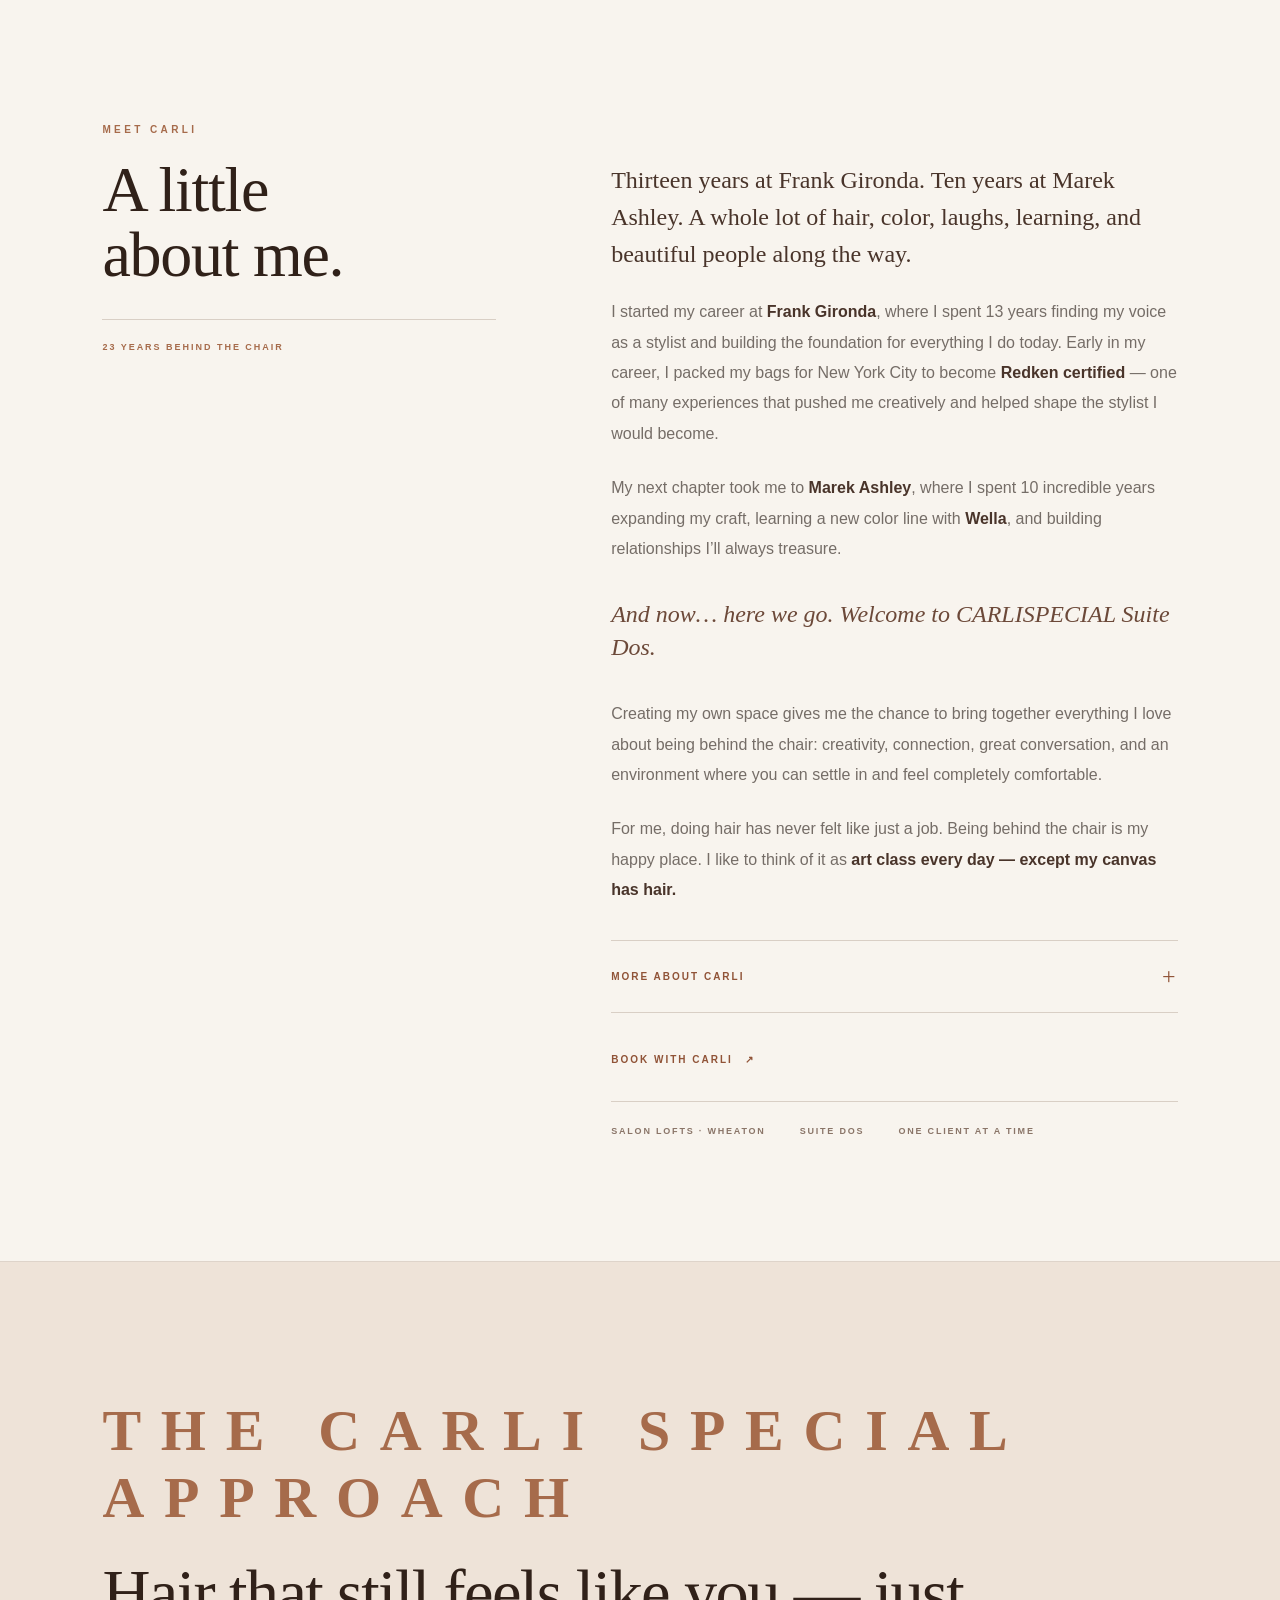
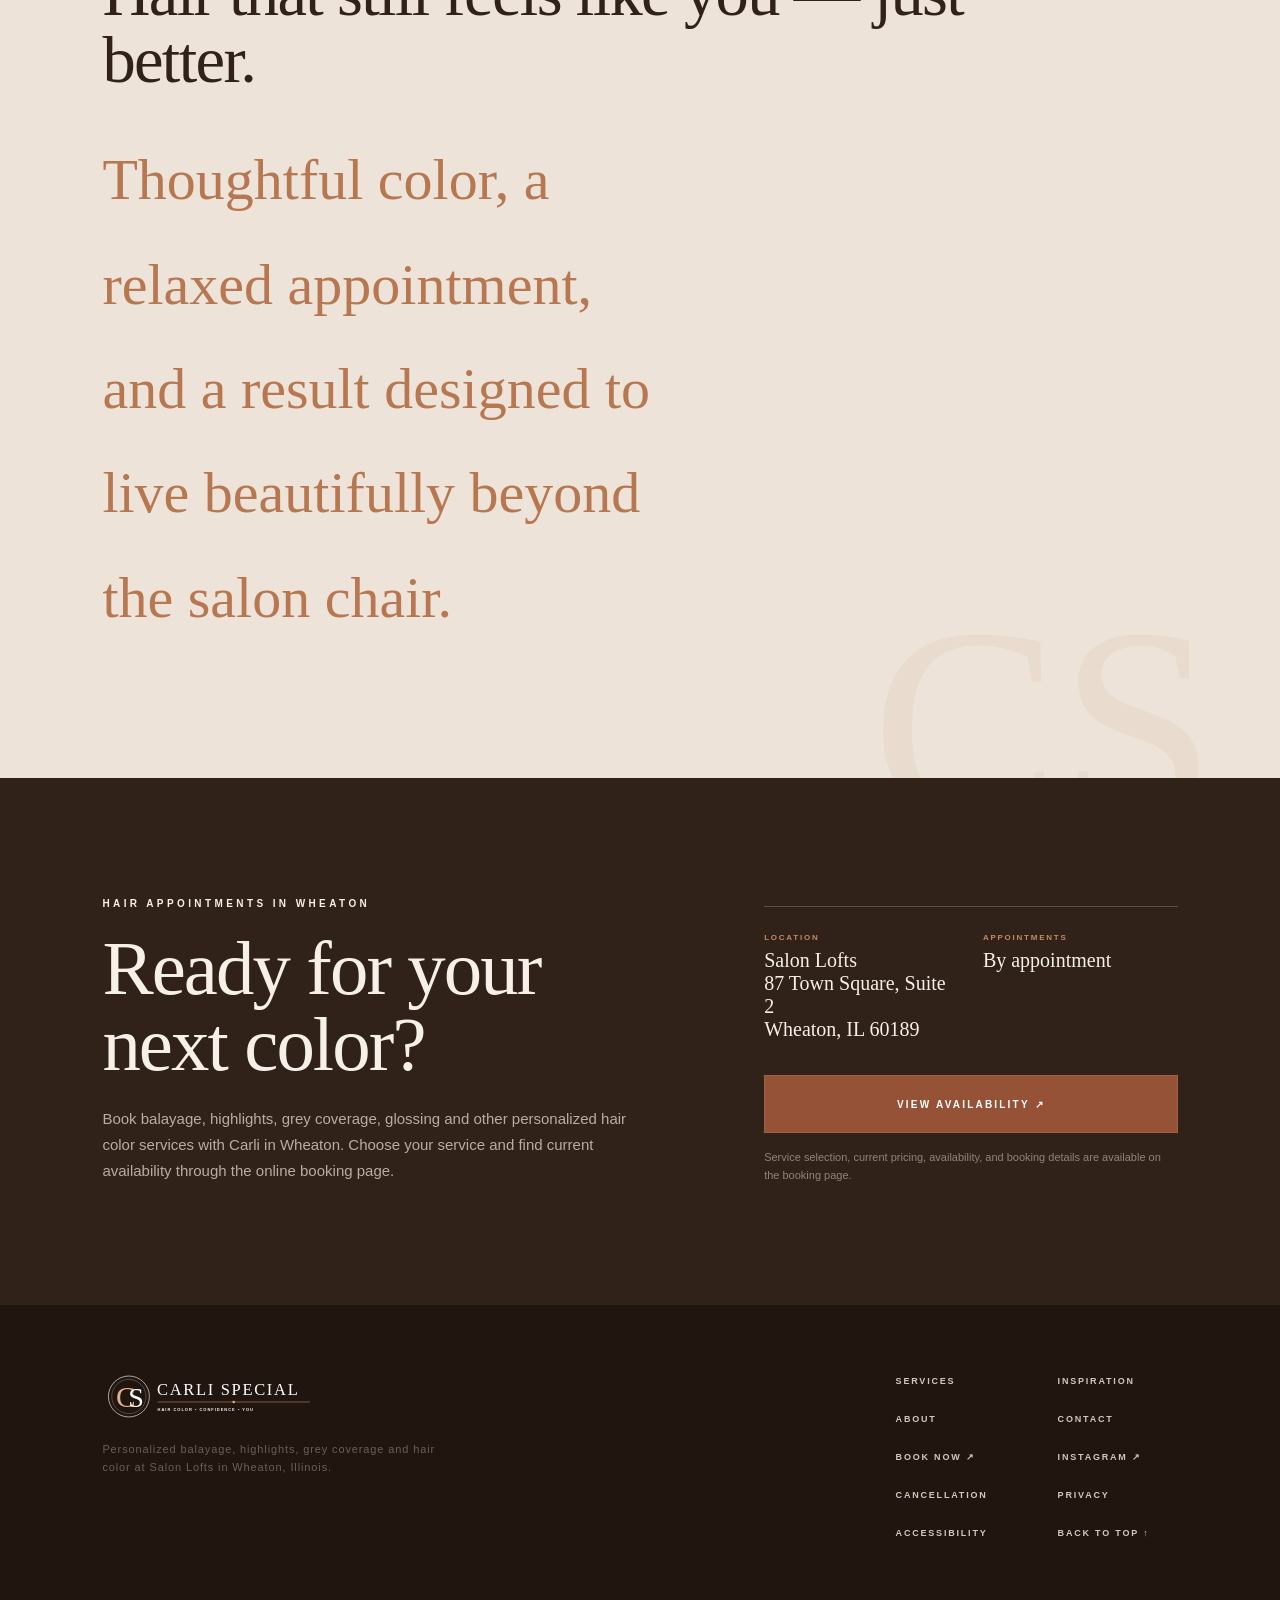
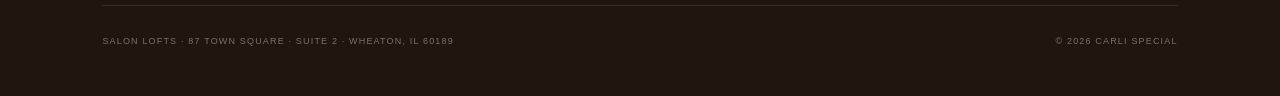
==== commit 3271c9e6: "Sync services with current GlossGenius menu" ====
--- a/index.html
+++ b/index.html
@@ -49,9 +49,10 @@
     "areaServed":{"@type":"City","name":"Wheaton"},
     "makesOffer":[
       {"@type":"Offer","itemOffered":{"@type":"Service","name":"Balayage Highlights","serviceType":"Balayage and lived-in hair color"}},
-      {"@type":"Offer","itemOffered":{"@type":"Service","name":"Good Bye Sparkles!","serviceType":"Grey coverage and hair color"}},
+      {"@type":"Offer","itemOffered":{"@type":"Service","name":"Good Bye Sparkles","serviceType":"Grey coverage and hair color"}},
       {"@type":"Offer","itemOffered":{"@type":"Service","name":"Shine Glaze & Blowout","serviceType":"Hair gloss and blowout"}},
       {"@type":"Offer","itemOffered":{"@type":"Service","name":"Foil","serviceType":"Foil highlights"}},
+      {"@type":"Offer","itemOffered":{"@type":"Service","name":"Double Process Lightening Service","serviceType":"Double-process blonde lightening and regrowth touch-up"}},
       {"@type":"Offer","itemOffered":{"@type":"Service","name":"Pamper Yo-Self","serviceType":"Hair treatment"}},
       {"@type":"Offer","itemOffered":{"@type":"Service","name":"Freaky Fast Grey Coverage","serviceType":"Grey coverage"}}
     ]
@@ -64,21 +65,22 @@
 <main id="main-content" tabindex="-1">
 <section class="editorial-hero"><img class="editorial-hero__image" src="./hero-hair.jpg" alt="Dimensional lived-in hair color at Carli Special in Wheaton, Illinois"><div class="editorial-hero__veil"></div><div class="editorial-hero__content"><p class="editorial-kicker">HAIR COLOR · WHEATON, ILLINOIS</p><h1>Color, held<br>in quiet light.</h1><p class="editorial-hero__lede">Personalized balayage, lived-in color, highlights and grey coverage in a one-client-at-a-time Wheaton studio.</p><div class="editorial-actions"><a class="editorial-button editorial-button--solid" href="https://carlihyde.glossgenius.com/services" target="_blank" rel="noopener noreferrer">BOOK AN APPOINTMENT</a><a class="editorial-button editorial-button--ghost" href="#services">VIEW SERVICES</a></div></div></section>
 <section class="editorial-menu" id="services"><div class="editorial-section-head"><p class="editorial-kicker editorial-kicker--dark">HAIR COLOR SERVICES IN WHEATON</p><h2>Color, care &amp; finishing.</h2><p>Personalized hair color services in Wheaton, IL, with a focus on dimensional balayage, lived-in color, highlights, grey coverage, glossing and healthy-looking shine.</p></div><div class="editorial-service-list">
-<a class="editorial-service" href="https://carlihyde.glossgenius.com/services" target="_blank" rel="noopener noreferrer"><span class="editorial-service__name">Balayage Highlights</span><span class="editorial-service__description">Lived-in balayage and hand-painted dimension for a naturally bright, beautifully blended look with a softer grow-out.</span><span class="editorial-service__meta"><strong>$325+</strong><small>155 MIN</small></span><span class="editorial-service__arrow">↗</span></a>
-<a class="editorial-service" href="https://carlihyde.glossgenius.com/services" target="_blank" rel="noopener noreferrer"><span class="editorial-service__name">Good Bye Sparkles!</span><span class="editorial-service__description">Personalized grey coverage with shine gloss for refreshed color and a polished finish.</span><span class="editorial-service__meta"><strong>$130+</strong><small>95 MIN</small></span><span class="editorial-service__arrow">↗</span></a>
-<a class="editorial-service" href="https://carlihyde.glossgenius.com/services" target="_blank" rel="noopener noreferrer"><span class="editorial-service__name">Shine Glaze &amp; Blowout</span><span class="editorial-service__description">A hair gloss refresh and finished blowout for luminous color, softness and shine.</span><span class="editorial-service__meta"><strong>$90+</strong><small>60 MIN</small></span><span class="editorial-service__arrow">↗</span></a>
-<a class="editorial-service" href="https://carlihyde.glossgenius.com/services" target="_blank" rel="noopener noreferrer"><span class="editorial-service__name">Foil</span><span class="editorial-service__description">Customized foil highlights ranging from subtle brightness and dimension to higher-impact blonde.</span><span class="editorial-service__meta"><strong>$250+</strong><small>150 MIN</small></span><span class="editorial-service__arrow">↗</span></a>
+<a class="editorial-service" href="https://carlihyde.glossgenius.com/services" target="_blank" rel="noopener noreferrer"><span class="editorial-service__name">Balayage Highlights/Lived in Color</span><span class="editorial-service__description">Lived-in balayage and hand-painted dimension for a naturally bright, beautifully blended look with a softer grow-out.</span><span class="editorial-service__meta"><strong>$325+</strong><small>155 MIN</small></span><span class="editorial-service__arrow">↗</span></a>
+<a class="editorial-service" href="https://carlihyde.glossgenius.com/services" target="_blank" rel="noopener noreferrer"><span class="editorial-service__name">Good Bye Sparkles</span><span class="editorial-service__description">Personalized grey coverage with shine gloss for refreshed color and a polished finish.</span><span class="editorial-service__meta"><strong>$130+</strong><small>110 MIN</small></span><span class="editorial-service__arrow">↗</span></a>
+<a class="editorial-service" href="https://carlihyde.glossgenius.com/services" target="_blank" rel="noopener noreferrer"><span class="editorial-service__name">Shine Glaze &amp; Blowout</span><span class="editorial-service__description">A hair gloss refresh and finished blowout for luminous color, softness and shine.</span><span class="editorial-service__meta"><strong>$90+</strong><small>85 MIN</small></span><span class="editorial-service__arrow">↗</span></a>
+<a class="editorial-service" href="https://carlihyde.glossgenius.com/services" target="_blank" rel="noopener noreferrer"><span class="editorial-service__name">Foil</span><span class="editorial-service__description">Customized foil highlights ranging from subtle brightness and dimension to higher-impact blonde.</span><span class="editorial-service__meta"><strong>$250+</strong><small>155 MIN</small></span><span class="editorial-service__arrow">↗</span></a>
+<a class="editorial-service" href="https://carlihyde.glossgenius.com/services" target="_blank" rel="noopener noreferrer"><span class="editorial-service__name">Double Process Lightening Service</span><span class="editorial-service__description">A meticulous bleach touch-up for natural regrowth, designed to create brighter blonde while preserving hair integrity.</span><span class="editorial-service__meta"><strong>$255+</strong><small>130 MIN</small></span><span class="editorial-service__arrow">↗</span></a>
 <a class="editorial-service" href="https://carlihyde.glossgenius.com/services" target="_blank" rel="noopener noreferrer"><span class="editorial-service__name">Pamper Yo-Self</span><span class="editorial-service__description">A restorative hair treatment designed to replenish moisture, softness, manageability and shine.</span><span class="editorial-service__meta"><strong>$50</strong><small>30 MIN</small></span><span class="editorial-service__arrow">↗</span></a>
-<a class="editorial-service" href="https://carlihyde.glossgenius.com/services" target="_blank" rel="noopener noreferrer"><span class="editorial-service__name">Freaky Fast Grey Coverage</span><span class="editorial-service__description">Efficient grey coverage for a quick, polished color refresh.</span><span class="editorial-service__meta"><strong>$90</strong><small>45 MIN</small></span><span class="editorial-service__arrow">↗</span></a>
+<a class="editorial-service" href="https://carlihyde.glossgenius.com/services" target="_blank" rel="noopener noreferrer"><span class="editorial-service__name">Freaky Fast Grey Coverage (10 Min)</span><span class="editorial-service__description">10-minute grey coverage color with a shine glaze, scheduled as a 75-minute appointment.</span><span class="editorial-service__meta"><strong>$130</strong><small>75 MIN</small></span><span class="editorial-service__arrow">↗</span></a>
 </div><div class="editorial-center"><a class="editorial-text-link" href="https://carlihyde.glossgenius.com/services" target="_blank" rel="noopener noreferrer">VIEW THE FULL MENU <span>↗</span></a></div></section>
 
-<section class="editorial-work" id="work"><div class="editorial-work__head"><p class="editorial-kicker editorial-kicker--dark">COLOR INSPIRATION</p><h2>A feel for each<br>service.</h2><p class="editorial-work__note">Temporary inspiration imagery to help you explore the look and feel of each service. Carli’s own client work will replace these images over time.</p></div><div class="editorial-gallery editorial-gallery--services">
-<a class="editorial-gallery__item" href="https://carlihyde.glossgenius.com/services" target="_blank" rel="noopener noreferrer"><img loading="lazy" src="https://images.pexels.com/photos/38714663/pexels-photo-38714663.jpeg?auto=compress&cs=tinysrgb&w=1200" alt="Soft dimensional balayage hair inspiration"><span class="editorial-gallery__veil"></span><span class="editorial-gallery__caption"><strong>Balayage Highlights</strong><small>LIVED-IN DIMENSION</small></span></a>
-<a class="editorial-gallery__item" href="https://carlihyde.glossgenius.com/services" target="_blank" rel="noopener noreferrer"><img loading="lazy" src="https://images.pexels.com/photos/7450281/pexels-photo-7450281.jpeg?auto=compress&cs=tinysrgb&w=1200" alt="Polished silver and grey hair inspiration"><span class="editorial-gallery__veil"></span><span class="editorial-gallery__caption"><strong>Good Bye Sparkles!</strong><small>GREY COVERAGE + GLOSS</small></span></a>
+<section class="editorial-work" id="work"><div class="editorial-work__head"><p class="editorial-kicker editorial-kicker--dark">COLOR INSPIRATION</p><h2>A feel for the<br>services.</h2><p class="editorial-work__note">Temporary inspiration imagery to help you explore the look and feel of each service. Carli’s own client work will replace these images over time.</p></div><div class="editorial-gallery editorial-gallery--services">
+<a class="editorial-gallery__item" href="https://carlihyde.glossgenius.com/services" target="_blank" rel="noopener noreferrer"><img loading="lazy" src="https://images.pexels.com/photos/38714663/pexels-photo-38714663.jpeg?auto=compress&cs=tinysrgb&w=1200" alt="Soft dimensional balayage hair inspiration"><span class="editorial-gallery__veil"></span><span class="editorial-gallery__caption"><strong>Balayage Highlights/Lived in Color</strong><small>LIVED-IN DIMENSION</small></span></a>
+<a class="editorial-gallery__item" href="https://carlihyde.glossgenius.com/services" target="_blank" rel="noopener noreferrer"><img loading="lazy" src="https://images.pexels.com/photos/7450281/pexels-photo-7450281.jpeg?auto=compress&cs=tinysrgb&w=1200" alt="Polished silver and grey hair inspiration"><span class="editorial-gallery__veil"></span><span class="editorial-gallery__caption"><strong>Good Bye Sparkles</strong><small>GREY COVERAGE + GLOSS</small></span></a>
 <a class="editorial-gallery__item" href="https://carlihyde.glossgenius.com/services" target="_blank" rel="noopener noreferrer"><img loading="lazy" src="https://images.pexels.com/photos/8484212/pexels-photo-8484212.jpeg?auto=compress&cs=tinysrgb&w=1200" alt="Smooth glossy brunette hair inspiration"><span class="editorial-gallery__veil"></span><span class="editorial-gallery__caption"><strong>Shine Glaze &amp; Blowout</strong><small>GLOSS + FINISH</small></span></a>
 <a class="editorial-gallery__item" href="https://carlihyde.glossgenius.com/services" target="_blank" rel="noopener noreferrer"><img loading="lazy" src="https://images.pexels.com/photos/8468126/pexels-photo-8468126.jpeg?auto=compress&cs=tinysrgb&w=1200" alt="Professional foil highlighting service inspiration"><span class="editorial-gallery__veil"></span><span class="editorial-gallery__caption"><strong>Foil</strong><small>BRIGHTNESS + HIGHLIGHTS</small></span></a>
 <a class="editorial-gallery__item" href="https://carlihyde.glossgenius.com/services" target="_blank" rel="noopener noreferrer"><img loading="lazy" src="https://images.pexels.com/photos/28994649/pexels-photo-28994649/free-photo-of-close-up-of-woman-applying-hair-treatment.jpeg?auto=compress&cs=tinysrgb&w=1200" alt="Restorative hair treatment inspiration"><span class="editorial-gallery__veil"></span><span class="editorial-gallery__caption"><strong>Pamper Yo-Self</strong><small>TREATMENT + SHINE</small></span></a>
-<a class="editorial-gallery__item" href="https://carlihyde.glossgenius.com/services" target="_blank" rel="noopener noreferrer"><img loading="lazy" src="https://images.squarespace-cdn.com/content/v1/620bc06bff53244254a5d8a7/fd9c59dd-be66-4f7c-b86d-c3d39c9482ec/LHLContentMAY48web.jpg" alt="Mature client receiving professional grey coverage color service"><span class="editorial-gallery__veil"></span><span class="editorial-gallery__caption"><strong>Freaky Fast Grey Coverage</strong><small>QUICK ROOT REFRESH</small></span></a>
+<a class="editorial-gallery__item" href="https://carlihyde.glossgenius.com/services" target="_blank" rel="noopener noreferrer"><img loading="lazy" src="https://images.squarespace-cdn.com/content/v1/620bc06bff53244254a5d8a7/fd9c59dd-be66-4f7c-b86d-c3d39c9482ec/LHLContentMAY48web.jpg" alt="Mature client receiving professional grey coverage color service"><span class="editorial-gallery__veil"></span><span class="editorial-gallery__caption"><strong>Freaky Fast Grey Coverage (10 Min)</strong><small>QUICK ROOT REFRESH</small></span></a>
 </div></section>
 
 <section class="editorial-studio editorial-about" id="about"><div class="editorial-studio__intro"><p class="editorial-kicker editorial-kicker--dark">MEET CARLI</p><h2>A little<br>about me.</h2><p class="editorial-about__years">23 YEARS BEHIND THE CHAIR</p></div><div class="editorial-studio__body"><p class="editorial-about__lead">Thirteen years at Frank Gironda. Ten years at Marek Ashley. A whole lot of hair, color, laughs, learning, and beautiful people along the way.</p><p>I started my career at <strong>Frank Gironda</strong>, where I spent 13 years finding my voice as a stylist and building the foundation for everything I do today. Early in my career, I packed my bags for New York City to become <strong>Redken certified</strong> — one of many experiences that pushed me creatively and helped shape the stylist I would become.</p><p>My next chapter took me to <strong>Marek Ashley</strong>, where I spent 10 incredible years expanding my craft, learning a new color line with <strong>Wella</strong>, and building relationships I’ll always treasure.</p><p class="editorial-studio__signature">And now… here we go. Welcome to CARLISPECIAL Suite Dos.</p><p>Creating my own space gives me the chance to bring together everything I love about being behind the chair: creativity, connection, great conversation, and an environment where you can settle in and feel completely comfortable.</p><p>For me, doing hair has never felt like just a job. Being behind the chair is my happy place. I like to think of it as <strong>art class every day — except my canvas has hair.</strong></p><details class="editorial-about-more"><summary>MORE ABOUT CARLI <span>+</span></summary><div class="editorial-about-more__content"><p>I’m happiest when the creative juices are flowing — whether we’re creating dimensional color, trying something completely new, or having one of those conversations where you suddenly realize the appointment flew by.</p><p>When I’m not at the salon, you’ll usually find me with my family, hanging out with my <strong>two Pit Bulls</strong>, or being completely ignored by my <strong>Persian cat</strong> — because we all know who really runs the house. I also love to travel, especially when there’s a beach involved. Give me sunshine, water, and sand, and I’m happy.</p><p>I wouldn’t be here without the incredible mentors and colleagues who have taught me, challenged me, encouraged me, and cheered me on throughout my career. I’m especially grateful for my <strong>Marek Ashley family</strong> and all the memories and friendships we’ve made along the way.</p><p>And to my clients — <strong>you are such a huge part of this story.</strong> Thank you for trusting me with your hair, sharing pieces of your lives with me, laughing with me, and continuing to come along for the ride.</p><p class="editorial-about__closing">Here’s to a new space, new memories, plenty of creativity, and — of course — <strong>lots of great hair.</strong></p></div></details><a class="editorial-text-link editorial-about__book" href="https://carlihyde.glossgenius.com/services" target="_blank" rel="noopener noreferrer">BOOK WITH CARLI <span>↗</span></a><div class="editorial-studio__detail"><span>SALON LOFTS · WHEATON</span><span>SUITE DOS</span><span>ONE CLIENT AT A TIME</span></div></div></section>
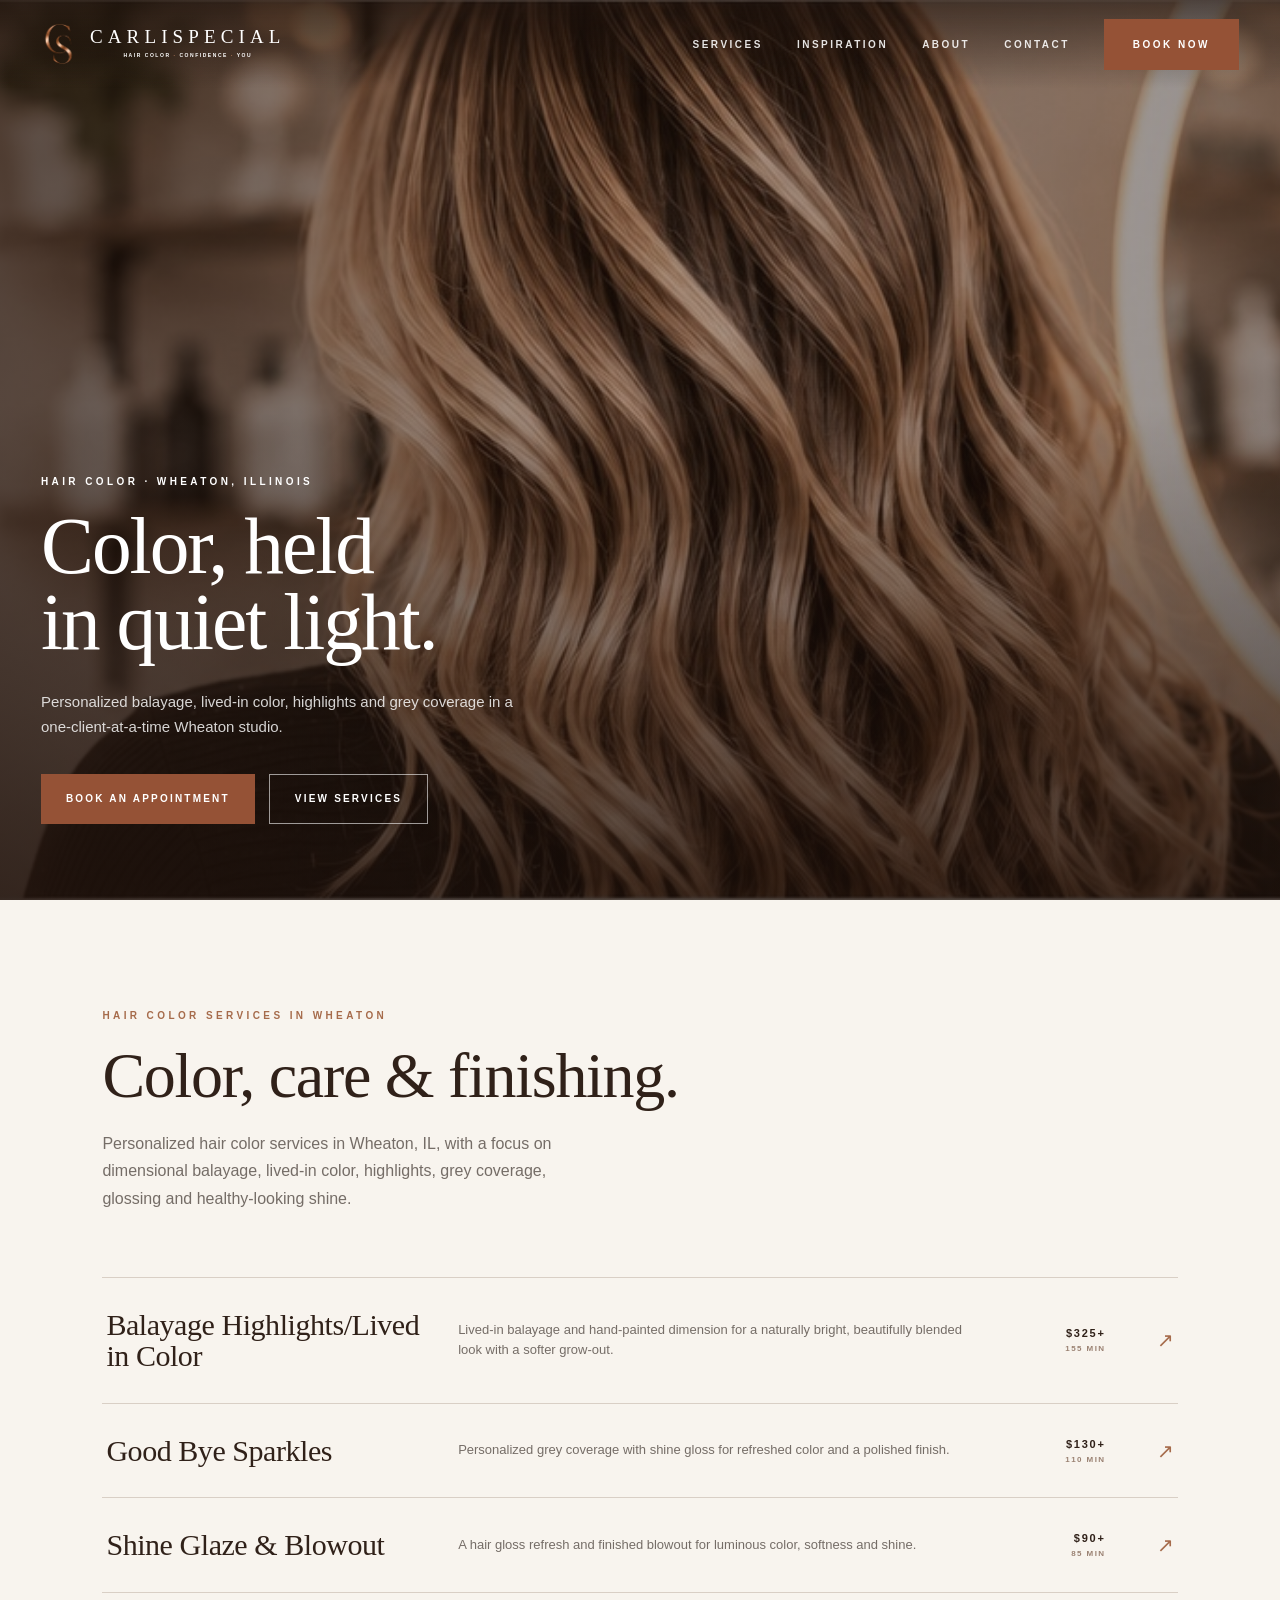
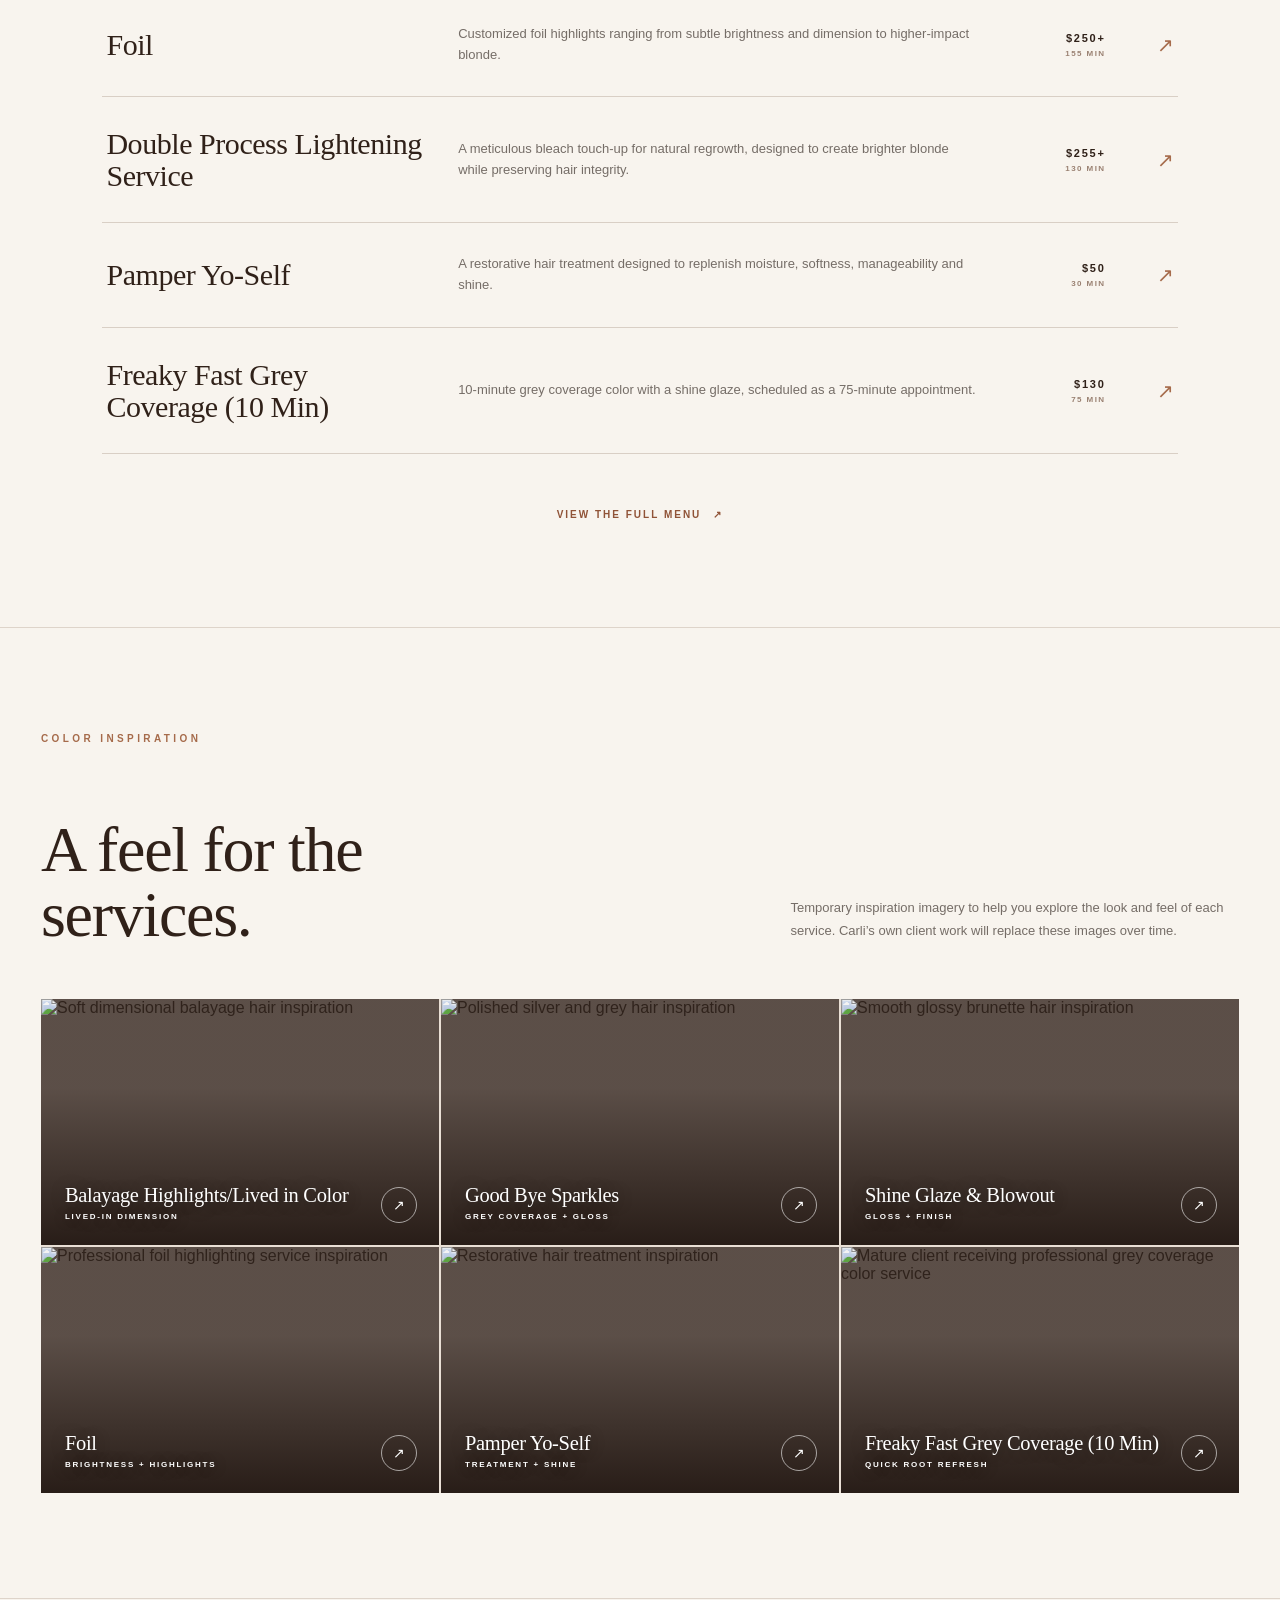
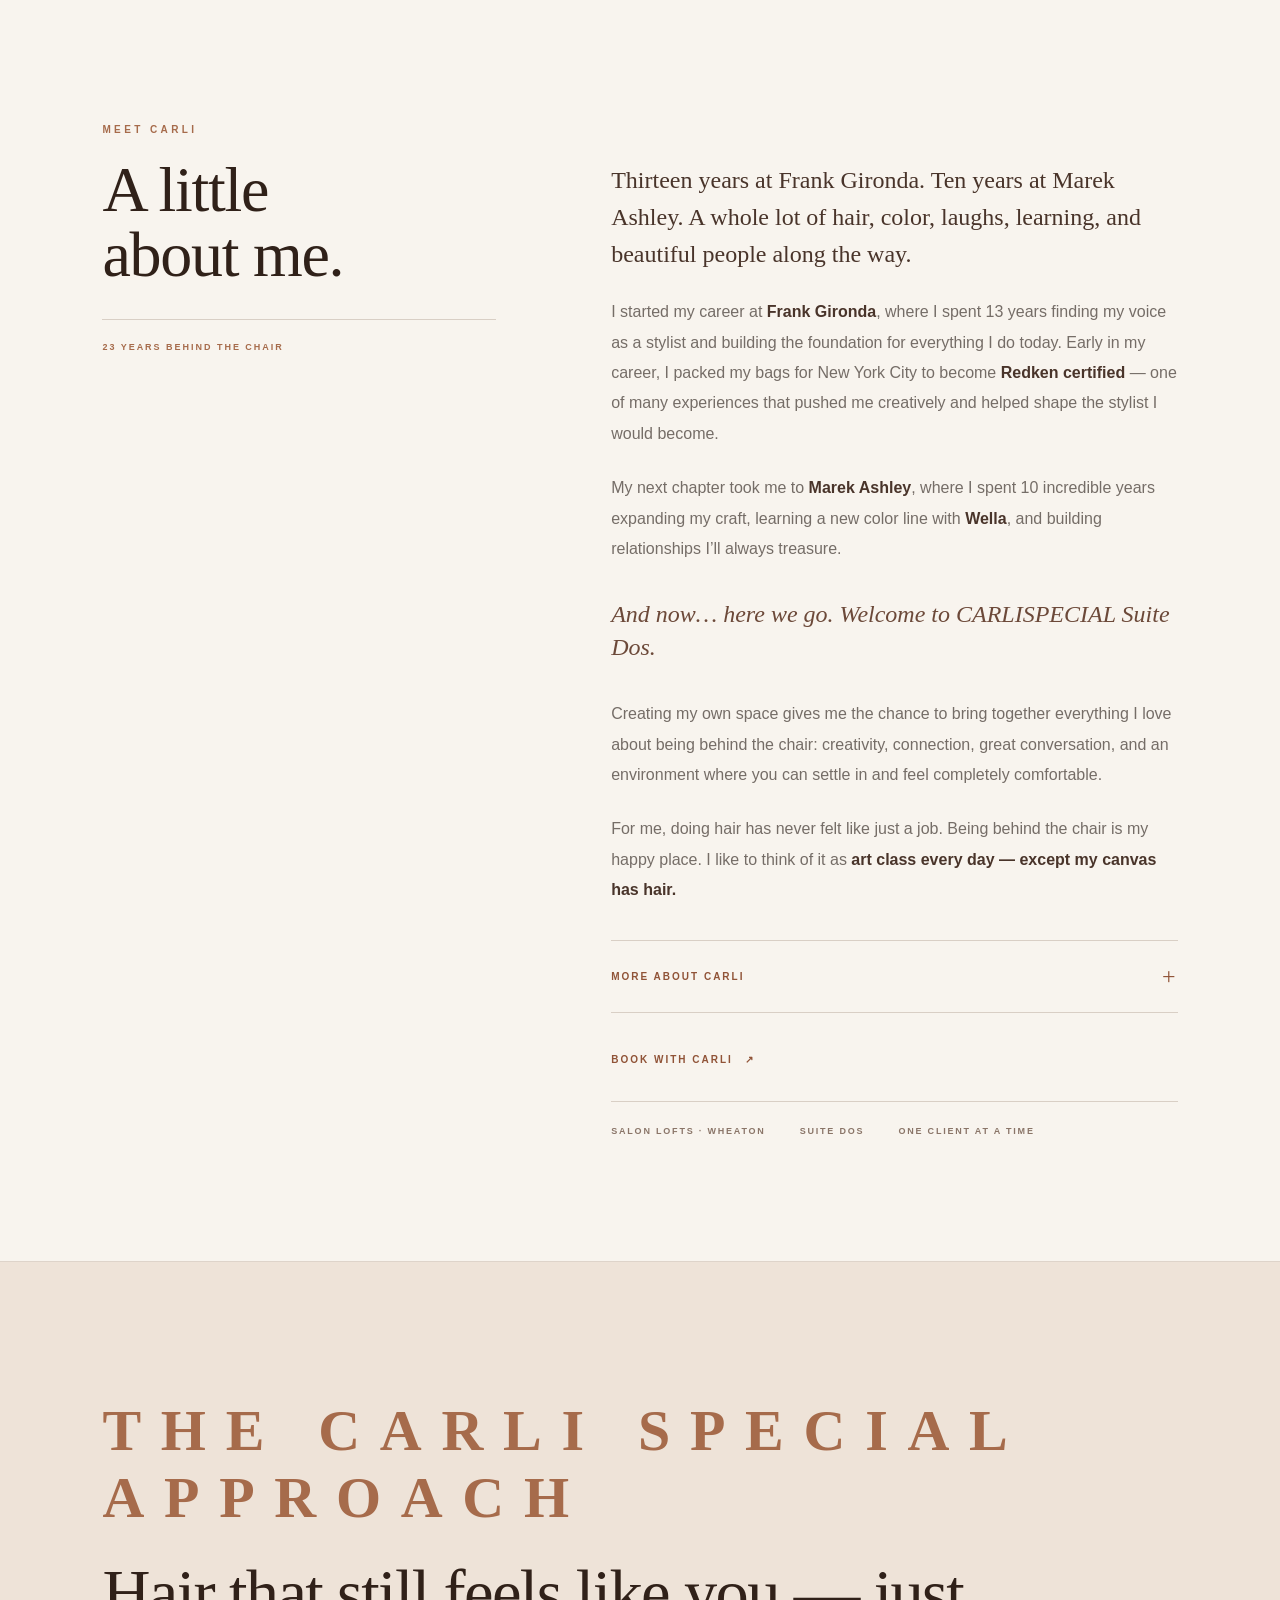
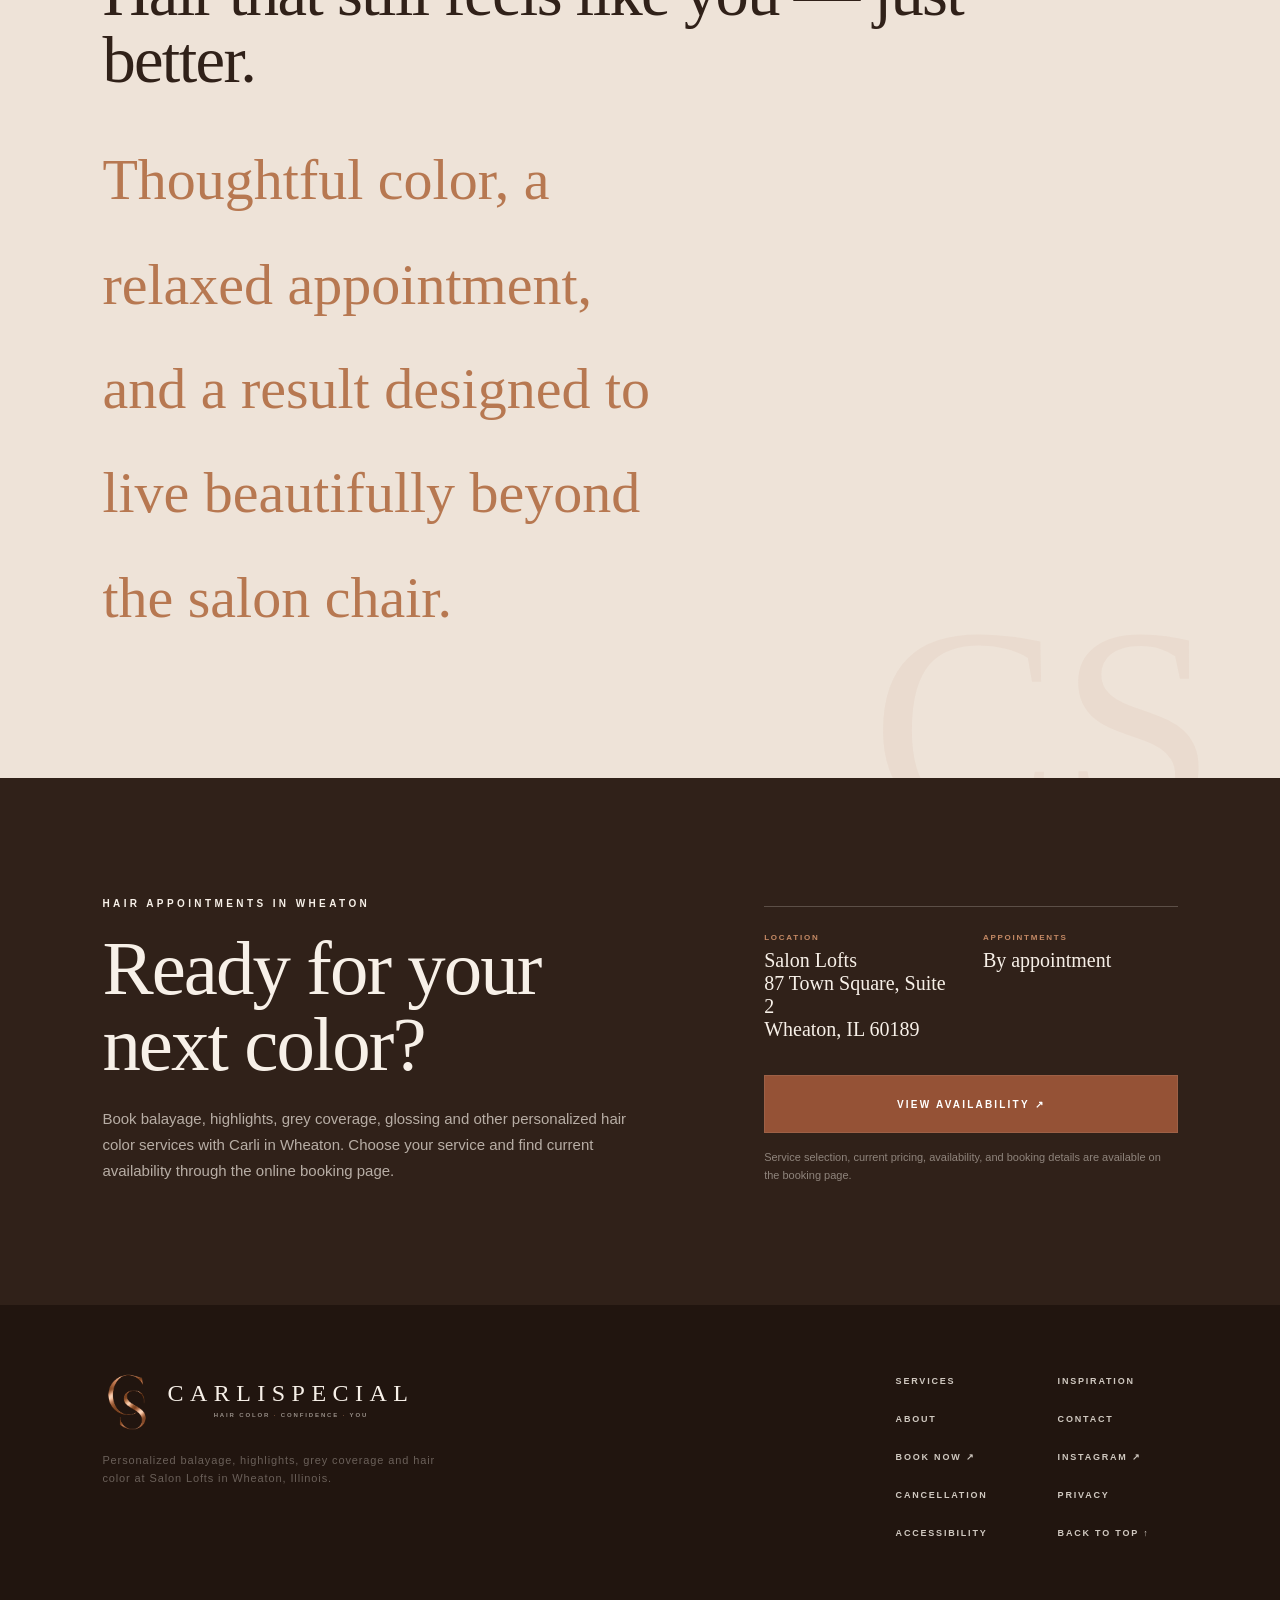
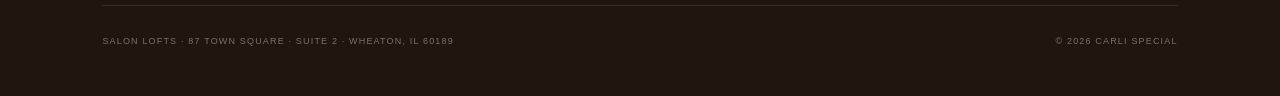
==== commit 319ca01c: "Update site branding with new Carli Special logo" ====
--- a/index.html
+++ b/index.html
@@ -61,7 +61,7 @@
 </head>
 <body>
 <a class="skip-link" href="#main-content">Skip to main content</a>
-<header class="editorial-header" id="top"><a href="#top" class="editorial-brand"><img class="editorial-brand__light" src="./carli-special-white.svg" alt="Carli Special home"><img class="editorial-brand__dark" src="./carli-special.svg" alt="" aria-hidden="true"></a><nav class="editorial-nav" id="site-nav" aria-label="Primary navigation" role="navigation"><a href="#services">SERVICES</a><a href="#work">INSPIRATION</a><a href="#about">ABOUT</a><a href="#contact">CONTACT</a><a class="editorial-nav__cta" href="https://carlihyde.glossgenius.com/services" target="_blank" rel="noopener noreferrer">BOOK NOW</a></nav><button class="editorial-menu-toggle" type="button" aria-expanded="false" aria-controls="site-nav"><span class="sr-only">Open menu</span><span aria-hidden="true"></span><span aria-hidden="true"></span></button></header>
+<header class="editorial-header" id="top"><a href="#top" class="editorial-brand" aria-label="Carli Special home"><span class="brand-lockup"><img class="brand-lockup__mark" src="./carli-special-monogram.png" alt="" aria-hidden="true"><span class="brand-lockup__type"><strong>CARLISPECIAL</strong><small>HAIR COLOR <i>·</i> CONFIDENCE <i>·</i> YOU</small></span></span></a><nav class="editorial-nav" id="site-nav" aria-label="Primary navigation" role="navigation"><a href="#services">SERVICES</a><a href="#work">INSPIRATION</a><a href="#about">ABOUT</a><a href="#contact">CONTACT</a><a class="editorial-nav__cta" href="https://carlihyde.glossgenius.com/services" target="_blank" rel="noopener noreferrer">BOOK NOW</a></nav><button class="editorial-menu-toggle" type="button" aria-expanded="false" aria-controls="site-nav"><span class="sr-only">Open menu</span><span aria-hidden="true"></span><span aria-hidden="true"></span></button></header>
 <main id="main-content" tabindex="-1">
 <section class="editorial-hero"><img class="editorial-hero__image" src="./hero-hair.jpg" alt="Dimensional lived-in hair color at Carli Special in Wheaton, Illinois"><div class="editorial-hero__veil"></div><div class="editorial-hero__content"><p class="editorial-kicker">HAIR COLOR · WHEATON, ILLINOIS</p><h1>Color, held<br>in quiet light.</h1><p class="editorial-hero__lede">Personalized balayage, lived-in color, highlights and grey coverage in a one-client-at-a-time Wheaton studio.</p><div class="editorial-actions"><a class="editorial-button editorial-button--solid" href="https://carlihyde.glossgenius.com/services" target="_blank" rel="noopener noreferrer">BOOK AN APPOINTMENT</a><a class="editorial-button editorial-button--ghost" href="#services">VIEW SERVICES</a></div></div></section>
 <section class="editorial-menu" id="services"><div class="editorial-section-head"><p class="editorial-kicker editorial-kicker--dark">HAIR COLOR SERVICES IN WHEATON</p><h2>Color, care &amp; finishing.</h2><p>Personalized hair color services in Wheaton, IL, with a focus on dimensional balayage, lived-in color, highlights, grey coverage, glossing and healthy-looking shine.</p></div><div class="editorial-service-list">
@@ -87,6 +87,6 @@
 <section class="editorial-quote"><div class="editorial-quote__inner"><p class="editorial-kicker">THE CARLI SPECIAL APPROACH</p><blockquote>Hair that still feels like you — just better.</blockquote><p class="editorial-quote__note">Thoughtful color, a relaxed appointment, and a result designed to live beautifully beyond the salon chair.</p></div></section>
 <section class="editorial-book" id="contact"><div class="editorial-book__copy"><p class="editorial-kicker">HAIR APPOINTMENTS IN WHEATON</p><h2>Ready for your<br>next color?</h2><p>Book balayage, highlights, grey coverage, glossing and other personalized hair color services with Carli in Wheaton. Choose your service and find current availability through the online booking page.</p></div><div class="editorial-book__panel"><div class="editorial-book__meta"><div><small>LOCATION</small><span>Salon Lofts<br>87 Town Square, Suite 2<br>Wheaton, IL 60189</span></div><div><small>APPOINTMENTS</small><span>By appointment</span></div></div><a class="editorial-button editorial-button--solid" href="https://carlihyde.glossgenius.com/services" target="_blank" rel="noopener noreferrer">VIEW AVAILABILITY ↗</a><p class="editorial-book__sub">Service selection, current pricing, availability, and booking details are available on the booking page.</p></div></section>
 </main>
-<footer class="editorial-footer"><div class="editorial-footer__brand"><img src="./carli-special-white.svg" alt="Carli Special"><p>Personalized balayage, highlights, grey coverage and hair color at Salon Lofts in Wheaton, Illinois.</p></div><nav class="editorial-footer__nav" aria-label="Footer navigation" role="navigation"><a href="#services">Services</a><a href="#work">Inspiration</a><a href="#about">About</a><a href="#contact">Contact</a><a href="https://carlihyde.glossgenius.com/services" target="_blank" rel="noopener noreferrer">Book Now ↗</a><a href="https://www.instagram.com/carlispecial/" target="_blank" rel="noopener noreferrer">Instagram ↗</a><a href="./cancellation.html">Cancellation</a><a href="./privacy.html">Privacy</a><a href="./accessibility.html">Accessibility</a><a href="#top">Back to top ↑</a></nav><div class="editorial-footer__bottom"><span>SALON LOFTS · 87 TOWN SQUARE · SUITE 2 · WHEATON, IL 60189</span><span>© 2026 CARLI SPECIAL</span></div></footer>
+<footer class="editorial-footer"><div class="editorial-footer__brand"><span class="brand-lockup"><img class="brand-lockup__mark" src="./carli-special-monogram.png" alt="" aria-hidden="true"><span class="brand-lockup__type"><strong>CARLISPECIAL</strong><small>HAIR COLOR <i>·</i> CONFIDENCE <i>·</i> YOU</small></span></span><p>Personalized balayage, highlights, grey coverage and hair color at Salon Lofts in Wheaton, Illinois.</p></div><nav class="editorial-footer__nav" aria-label="Footer navigation" role="navigation"><a href="#services">Services</a><a href="#work">Inspiration</a><a href="#about">About</a><a href="#contact">Contact</a><a href="https://carlihyde.glossgenius.com/services" target="_blank" rel="noopener noreferrer">Book Now ↗</a><a href="https://www.instagram.com/carlispecial/" target="_blank" rel="noopener noreferrer">Instagram ↗</a><a href="./cancellation.html">Cancellation</a><a href="./privacy.html">Privacy</a><a href="./accessibility.html">Accessibility</a><a href="#top">Back to top ↑</a></nav><div class="editorial-footer__bottom"><span>SALON LOFTS · 87 TOWN SQUARE · SUITE 2 · WHEATON, IL 60189</span><span>© 2026 CARLI SPECIAL</span></div></footer>
 <script>(()=>{const h=document.querySelector('.editorial-header'),t=document.querySelector('.editorial-menu-toggle'),n=document.querySelector('.editorial-nav');if(!h||!t||!n)return;const setHeader=()=>h.classList.toggle('is-scrolled',window.scrollY>80);setHeader();window.addEventListener('scroll',setHeader,{passive:true});const c=()=>{h.classList.remove('is-open');t.setAttribute('aria-expanded','false');t.querySelector('.sr-only').textContent='Open menu';document.body.style.overflow=''};t.addEventListener('click',()=>{const o=!h.classList.contains('is-open');h.classList.toggle('is-open',o);t.setAttribute('aria-expanded',String(o));t.querySelector('.sr-only').textContent=o?'Close menu':'Open menu';document.body.style.overflow=o?'hidden':''});n.querySelectorAll('a').forEach(a=>a.addEventListener('click',c))})();</script>
 </body></html>
--- a/polish.css
+++ b/polish.css
@@ -47,3 +47,6 @@
 a:focus-visible,button:focus-visible,summary:focus-visible{outline:3px solid #f0a877;outline-offset:4px}
 #main-content:focus{outline:none}
 @media(max-width:760px){html{scroll-padding-top:82px}[id]{scroll-margin-top:82px}}
+
+/* New Carli Special brand lockup */
+.brand-lockup{display:inline-flex;align-items:center;gap:11px;color:inherit;line-height:1}.brand-lockup__mark{flex:0 0 auto!important;width:38px!important;height:44px!important;object-fit:contain}.brand-lockup__type{display:flex;flex-direction:column;align-items:center;gap:7px}.brand-lockup__type strong{font-family:Georgia,"Times New Roman",serif;font-size:19px;font-weight:400;letter-spacing:.27em;line-height:1;white-space:nowrap}.brand-lockup__type small{font-family:Arial,Helvetica,sans-serif;font-size:5px;font-weight:700;letter-spacing:.31em;line-height:1;white-space:nowrap}.brand-lockup__type i{color:#c98c67;font-style:normal}.editorial-brand{color:#fff}.editorial-brand img{transition:none}.editorial-header.is-scrolled .editorial-brand{color:#302119}.editorial-footer__brand .brand-lockup{color:#f7f0e8}.editorial-footer__brand .brand-lockup__mark{width:54px!important;height:62px!important}.editorial-footer__brand .brand-lockup__type strong{font-size:24px}.editorial-footer__brand .brand-lockup__type small{font-size:6px}@media(max-width:760px){.brand-lockup{gap:8px}.brand-lockup__mark{width:31px!important;height:37px!important}.brand-lockup__type{gap:5px}.brand-lockup__type strong{font-size:15px;letter-spacing:.22em}.brand-lockup__type small{font-size:4px;letter-spacing:.22em}.editorial-header.is-open .editorial-brand{color:#fff}.editorial-footer__brand .brand-lockup__mark{width:46px!important;height:54px!important}.editorial-footer__brand .brand-lockup__type strong{font-size:20px}}
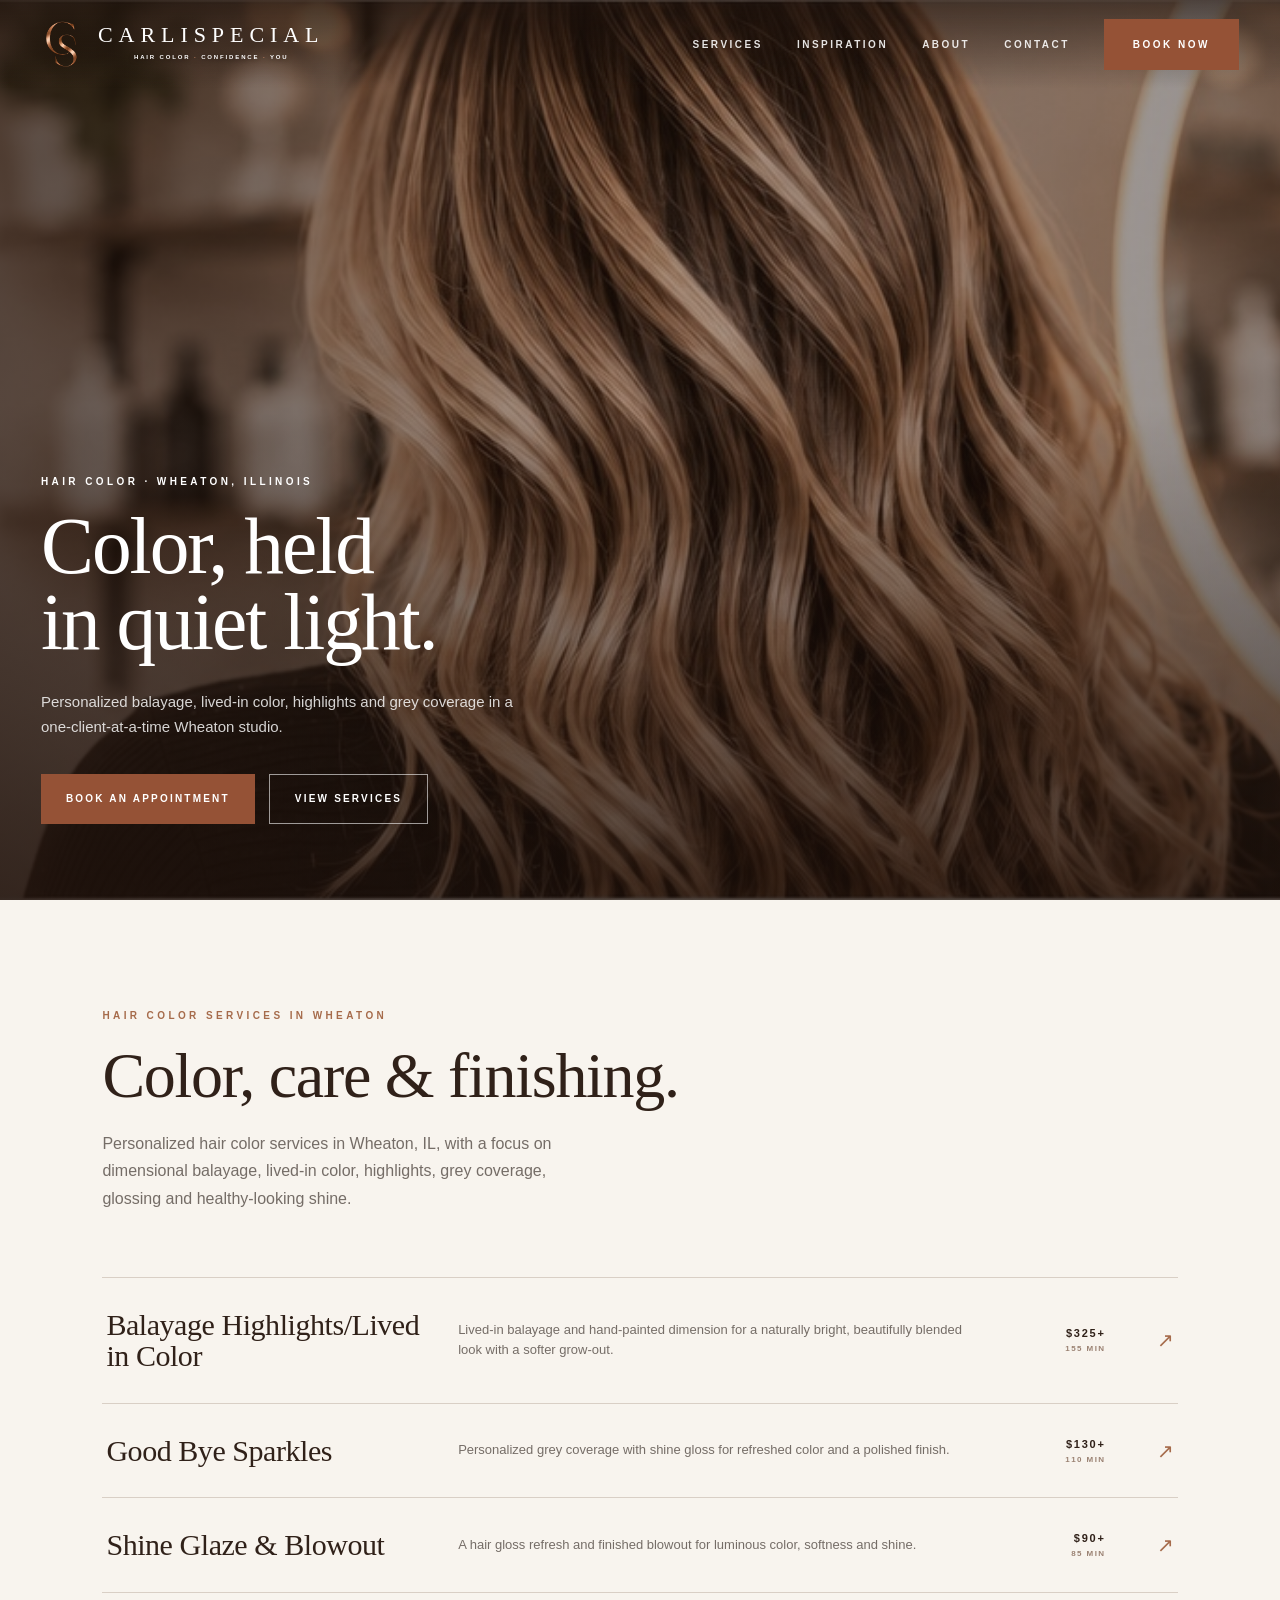
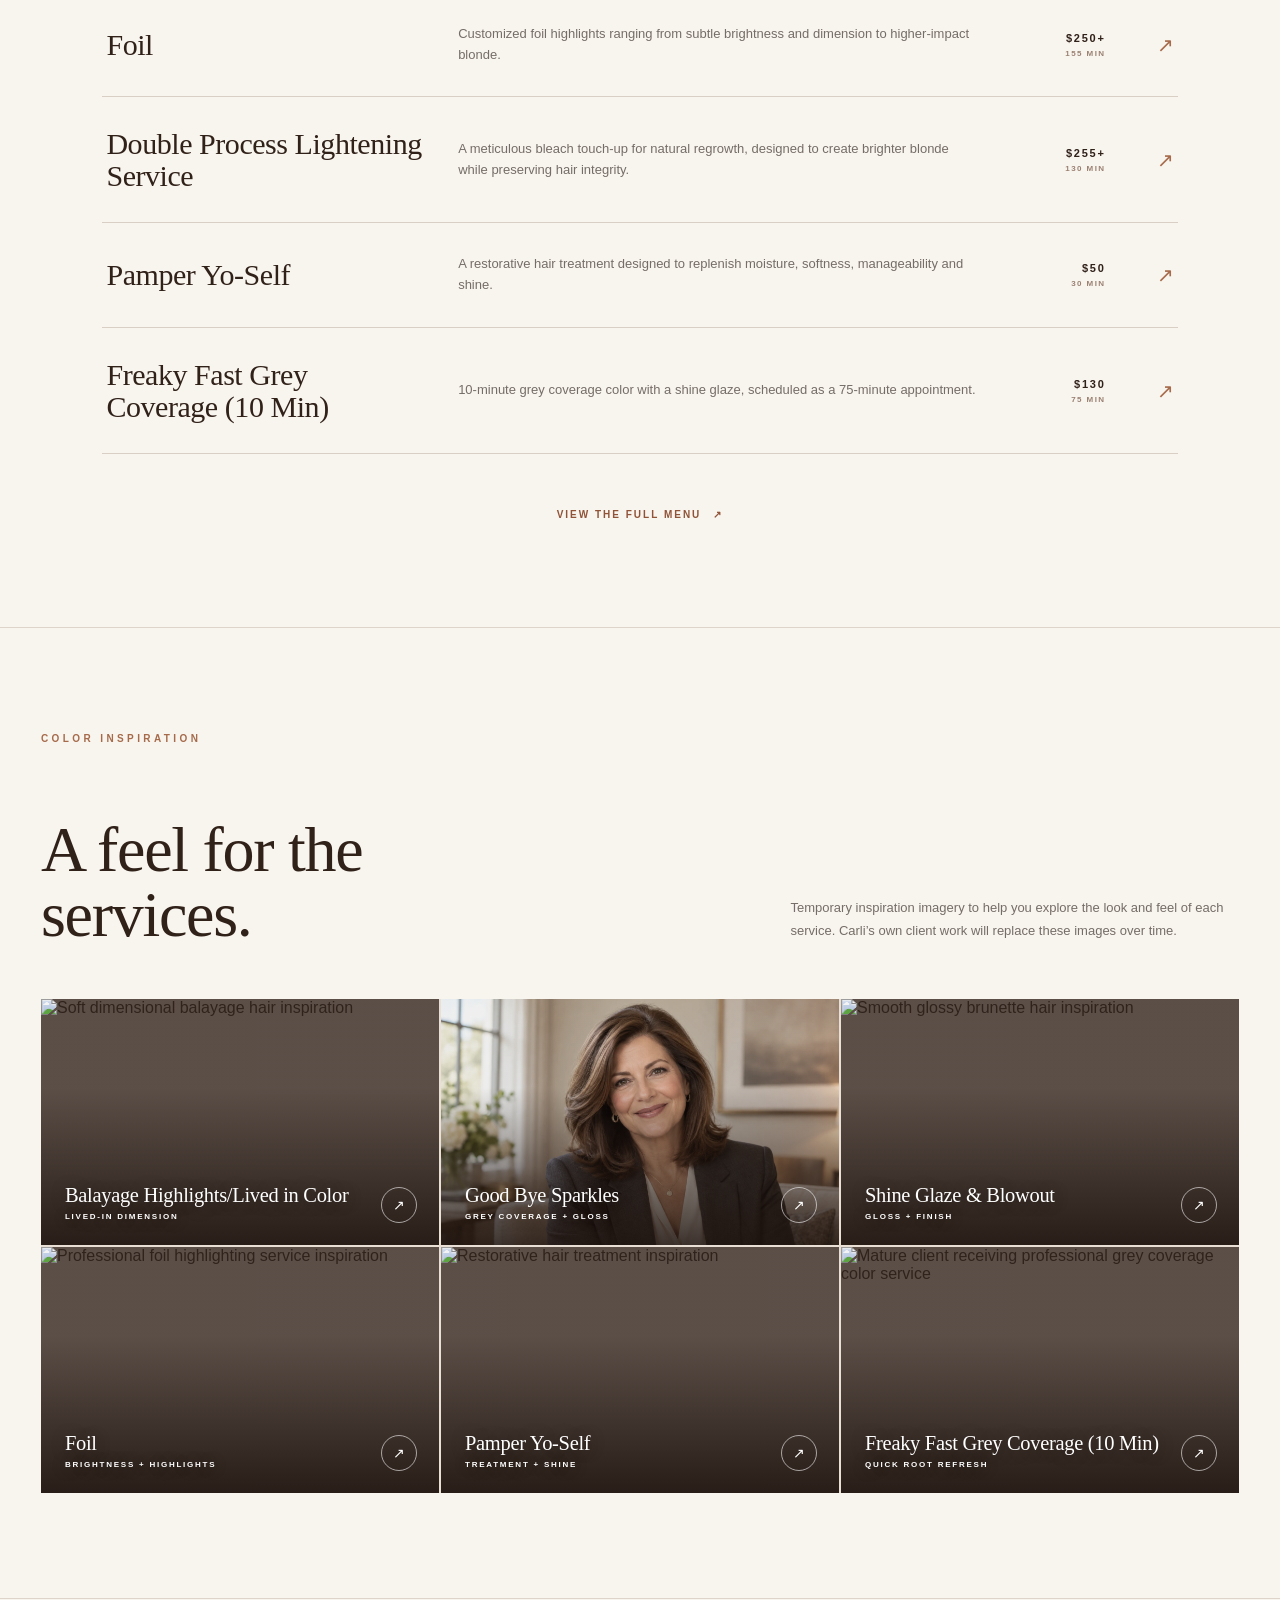
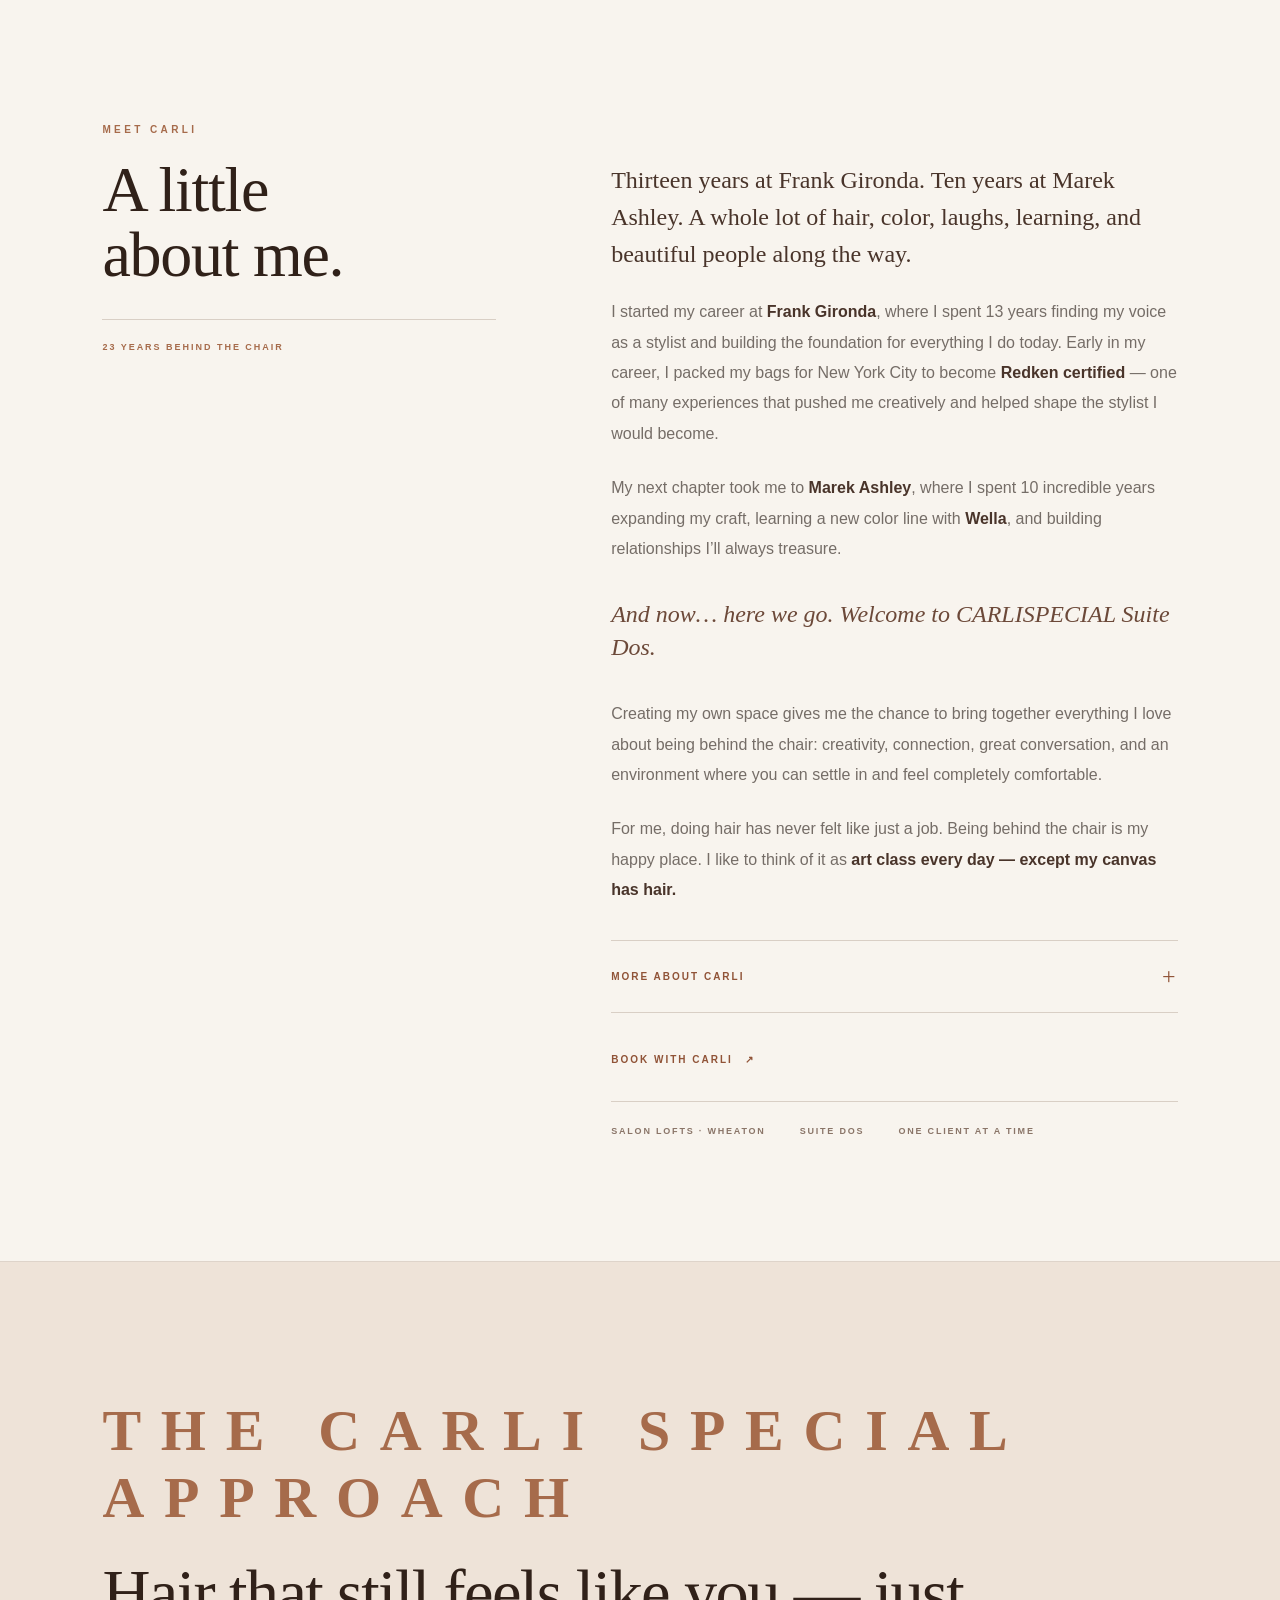
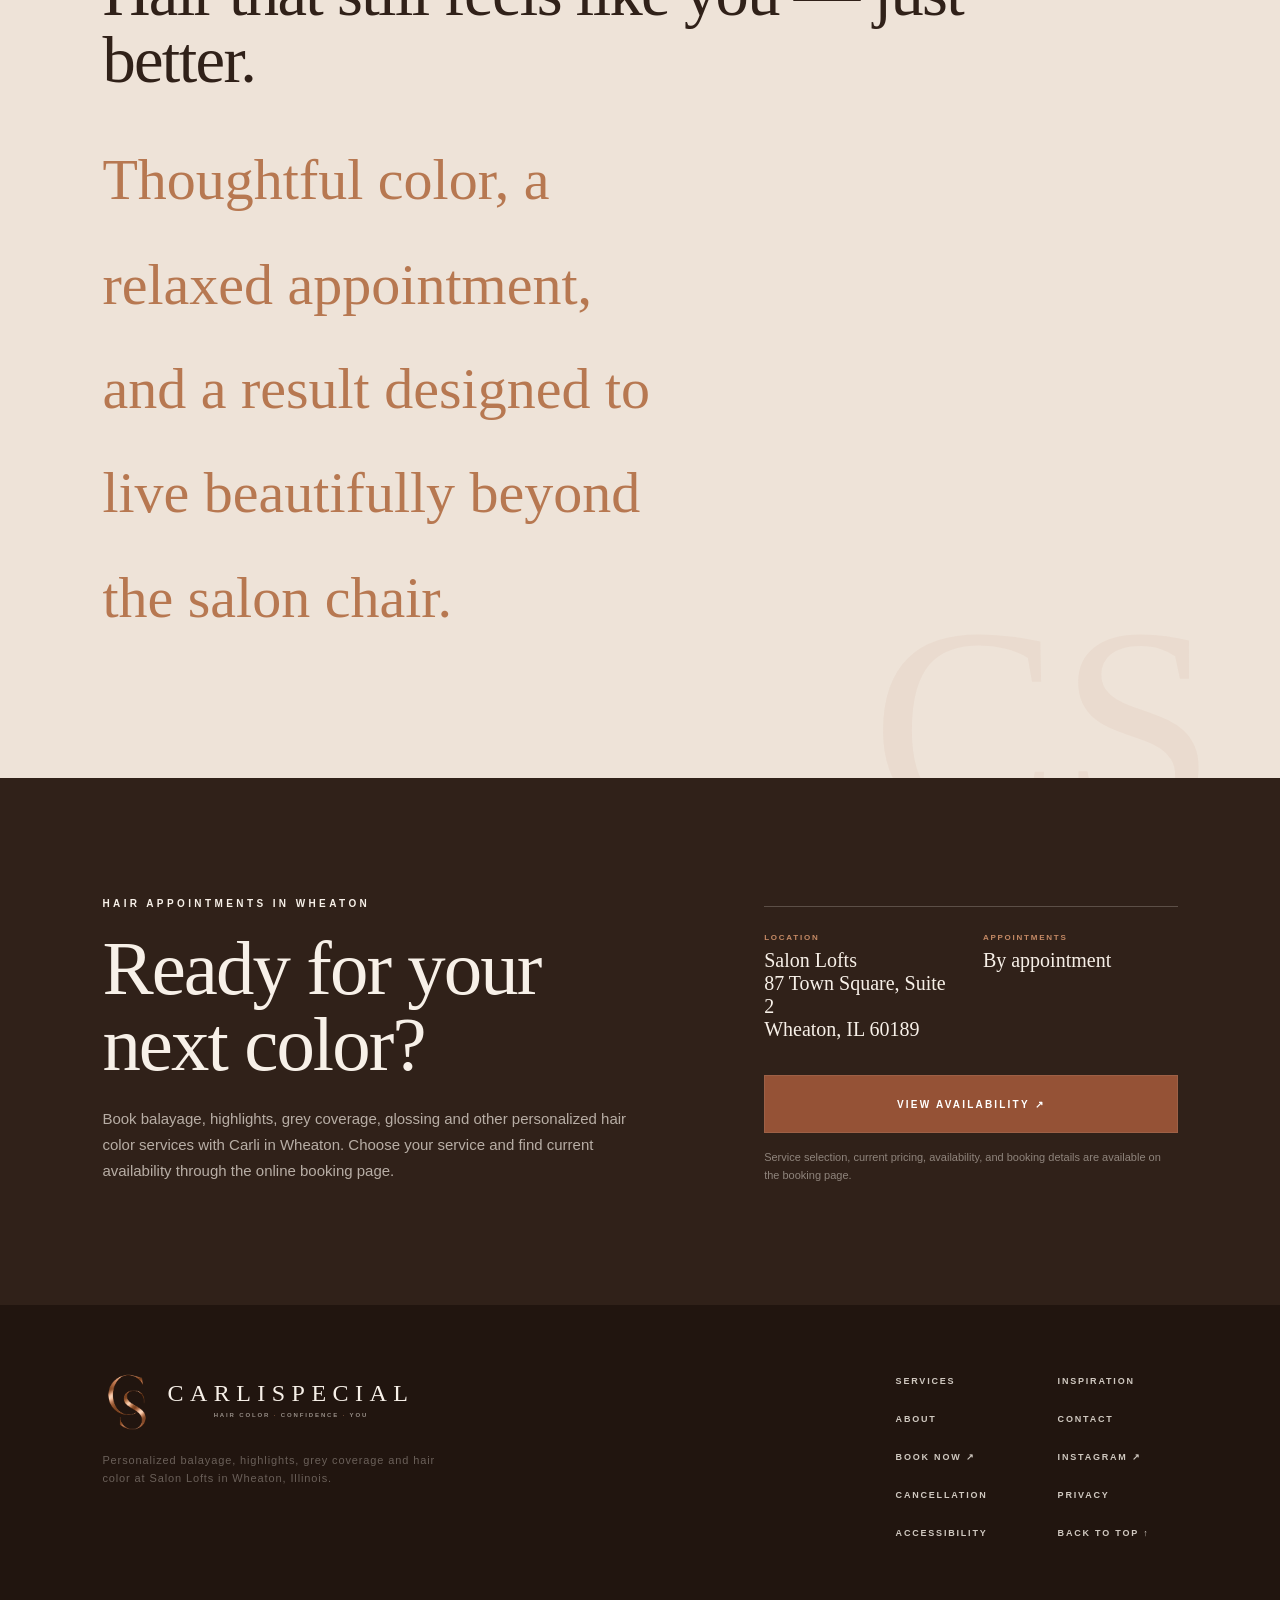
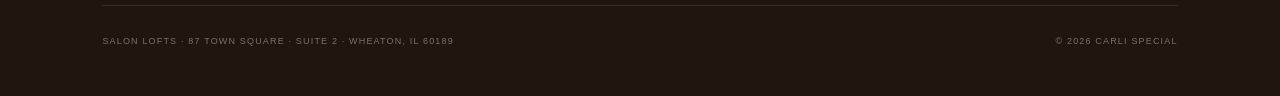
==== commit 41715bb5: "Replace Good Bye Sparkles image with mature professional portrait" ====
--- a/index.html
+++ b/index.html
@@ -76,7 +76,7 @@
 
 <section class="editorial-work" id="work"><div class="editorial-work__head"><p class="editorial-kicker editorial-kicker--dark">COLOR INSPIRATION</p><h2>A feel for the<br>services.</h2><p class="editorial-work__note">Temporary inspiration imagery to help you explore the look and feel of each service. Carli’s own client work will replace these images over time.</p></div><div class="editorial-gallery editorial-gallery--services">
 <a class="editorial-gallery__item" href="https://carlihyde.glossgenius.com/services" target="_blank" rel="noopener noreferrer"><img loading="lazy" src="https://images.pexels.com/photos/38714663/pexels-photo-38714663.jpeg?auto=compress&cs=tinysrgb&w=1200" alt="Soft dimensional balayage hair inspiration"><span class="editorial-gallery__veil"></span><span class="editorial-gallery__caption"><strong>Balayage Highlights/Lived in Color</strong><small>LIVED-IN DIMENSION</small></span></a>
-<a class="editorial-gallery__item" href="https://carlihyde.glossgenius.com/services" target="_blank" rel="noopener noreferrer"><img loading="lazy" src="https://images.pexels.com/photos/7450281/pexels-photo-7450281.jpeg?auto=compress&cs=tinysrgb&w=1200" alt="Polished silver and grey hair inspiration"><span class="editorial-gallery__veil"></span><span class="editorial-gallery__caption"><strong>Good Bye Sparkles</strong><small>GREY COVERAGE + GLOSS</small></span></a>
+<a class="editorial-gallery__item" href="https://carlihyde.glossgenius.com/services" target="_blank" rel="noopener noreferrer"><img loading="lazy" class="editorial-gallery__grey-coverage" src="./good-bye-sparkles-businesswoman.webp" alt="Mature businesswoman with glossy chestnut hair, inspiration for grey coverage and gloss"><span class="editorial-gallery__veil"></span><span class="editorial-gallery__caption"><strong>Good Bye Sparkles</strong><small>GREY COVERAGE + GLOSS</small></span></a>
 <a class="editorial-gallery__item" href="https://carlihyde.glossgenius.com/services" target="_blank" rel="noopener noreferrer"><img loading="lazy" src="https://images.pexels.com/photos/8484212/pexels-photo-8484212.jpeg?auto=compress&cs=tinysrgb&w=1200" alt="Smooth glossy brunette hair inspiration"><span class="editorial-gallery__veil"></span><span class="editorial-gallery__caption"><strong>Shine Glaze &amp; Blowout</strong><small>GLOSS + FINISH</small></span></a>
 <a class="editorial-gallery__item" href="https://carlihyde.glossgenius.com/services" target="_blank" rel="noopener noreferrer"><img loading="lazy" src="https://images.pexels.com/photos/8468126/pexels-photo-8468126.jpeg?auto=compress&cs=tinysrgb&w=1200" alt="Professional foil highlighting service inspiration"><span class="editorial-gallery__veil"></span><span class="editorial-gallery__caption"><strong>Foil</strong><small>BRIGHTNESS + HIGHLIGHTS</small></span></a>
 <a class="editorial-gallery__item" href="https://carlihyde.glossgenius.com/services" target="_blank" rel="noopener noreferrer"><img loading="lazy" src="https://images.pexels.com/photos/28994649/pexels-photo-28994649/free-photo-of-close-up-of-woman-applying-hair-treatment.jpeg?auto=compress&cs=tinysrgb&w=1200" alt="Restorative hair treatment inspiration"><span class="editorial-gallery__veil"></span><span class="editorial-gallery__caption"><strong>Pamper Yo-Self</strong><small>TREATMENT + SHINE</small></span></a>
--- a/polish.css
+++ b/polish.css
@@ -50,3 +50,50 @@
 
 /* New Carli Special brand lockup */
 .brand-lockup{display:inline-flex;align-items:center;gap:11px;color:inherit;line-height:1}.brand-lockup__mark{flex:0 0 auto!important;width:38px!important;height:44px!important;object-fit:contain}.brand-lockup__type{display:flex;flex-direction:column;align-items:center;gap:7px}.brand-lockup__type strong{font-family:Georgia,"Times New Roman",serif;font-size:19px;font-weight:400;letter-spacing:.27em;line-height:1;white-space:nowrap}.brand-lockup__type small{font-family:Arial,Helvetica,sans-serif;font-size:5px;font-weight:700;letter-spacing:.31em;line-height:1;white-space:nowrap}.brand-lockup__type i{color:#c98c67;font-style:normal}.editorial-brand{color:#fff}.editorial-brand img{transition:none}.editorial-header.is-scrolled .editorial-brand{color:#302119}.editorial-footer__brand .brand-lockup{color:#f7f0e8}.editorial-footer__brand .brand-lockup__mark{width:54px!important;height:62px!important}.editorial-footer__brand .brand-lockup__type strong{font-size:24px}.editorial-footer__brand .brand-lockup__type small{font-size:6px}@media(max-width:760px){.brand-lockup{gap:8px}.brand-lockup__mark{width:31px!important;height:37px!important}.brand-lockup__type{gap:5px}.brand-lockup__type strong{font-size:15px;letter-spacing:.22em}.brand-lockup__type small{font-size:4px;letter-spacing:.22em}.editorial-header.is-open .editorial-brand{color:#fff}.editorial-footer__brand .brand-lockup__mark{width:46px!important;height:54px!important}.editorial-footer__brand .brand-lockup__type strong{font-size:20px}}
+
+/* Brand sizing and tagline legibility refinement */
+.editorial-header .brand-lockup{gap:13px}
+.editorial-header .brand-lockup__mark{width:44px!important;height:52px!important}
+.editorial-header .brand-lockup__type{gap:8px}
+.editorial-header .brand-lockup__type strong{font-size:22px}
+.editorial-header .brand-lockup__type small{color:#fff;font-size:6px;text-shadow:0 1px 5px rgba(31,19,13,.7)}
+.editorial-header.is-scrolled .brand-lockup__type small{color:#5b392a;text-shadow:none}
+@media(max-width:760px){
+ .editorial-header .brand-lockup{gap:9px}
+ .editorial-header .brand-lockup__mark{width:35px!important;height:42px!important}
+ .editorial-header .brand-lockup__type{gap:6px}
+ .editorial-header .brand-lockup__type strong{font-size:17px}
+ .editorial-header .brand-lockup__type small{font-size:4.6px;color:#fff;text-shadow:0 1px 5px rgba(31,19,13,.75)}
+ .editorial-header.is-scrolled:not(.is-open) .brand-lockup__type small{color:#5b392a;text-shadow:none}
+}
+
+/* Mobile header remains dark while scrolling, so keep the wordmark bright */
+@media(max-width:760px){
+ .editorial-header.is-scrolled .editorial-brand,
+ .editorial-header.is-scrolled:not(.is-open) .editorial-brand{color:#fff}
+ .editorial-header.is-scrolled .brand-lockup__type small,
+ .editorial-header.is-scrolled:not(.is-open) .brand-lockup__type small{color:#fff;text-shadow:0 1px 5px rgba(31,19,13,.75)}
+ .editorial-header .brand-lockup__mark{width:38px!important;height:45px!important}
+ .editorial-header .brand-lockup__type strong{font-size:18px}
+ .editorial-header .brand-lockup__type small{font-size:5px}
+}
+
+/* Fix mobile menu collapsing inside the blurred scrolled header */
+@media(max-width:760px){
+ .editorial-header.is-scrolled{
+  -webkit-backdrop-filter:none;
+  backdrop-filter:none;
+ }
+ .editorial-header.is-open .editorial-nav,
+ .editorial-header.is-scrolled.is-open .editorial-nav{
+  position:fixed!important;
+  inset:72px 0 0!important;
+  width:100%!important;
+  height:calc(100dvh - 72px)!important;
+  min-height:calc(100vh - 72px);
+  max-height:none!important;
+  overflow-y:auto!important;
+  overscroll-behavior:contain;
+  z-index:105;
+ }
+}
--- a/gallery-fix.css
+++ b/gallery-fix.css
@@ -257,3 +257,8 @@
     width:220px;
   }
 }
+
+/* Keep the grey-coverage portrait focused on the face and finished hair. */
+.editorial-gallery--services .editorial-gallery__item img.editorial-gallery__grey-coverage{
+  object-position:center 25%;
+}
